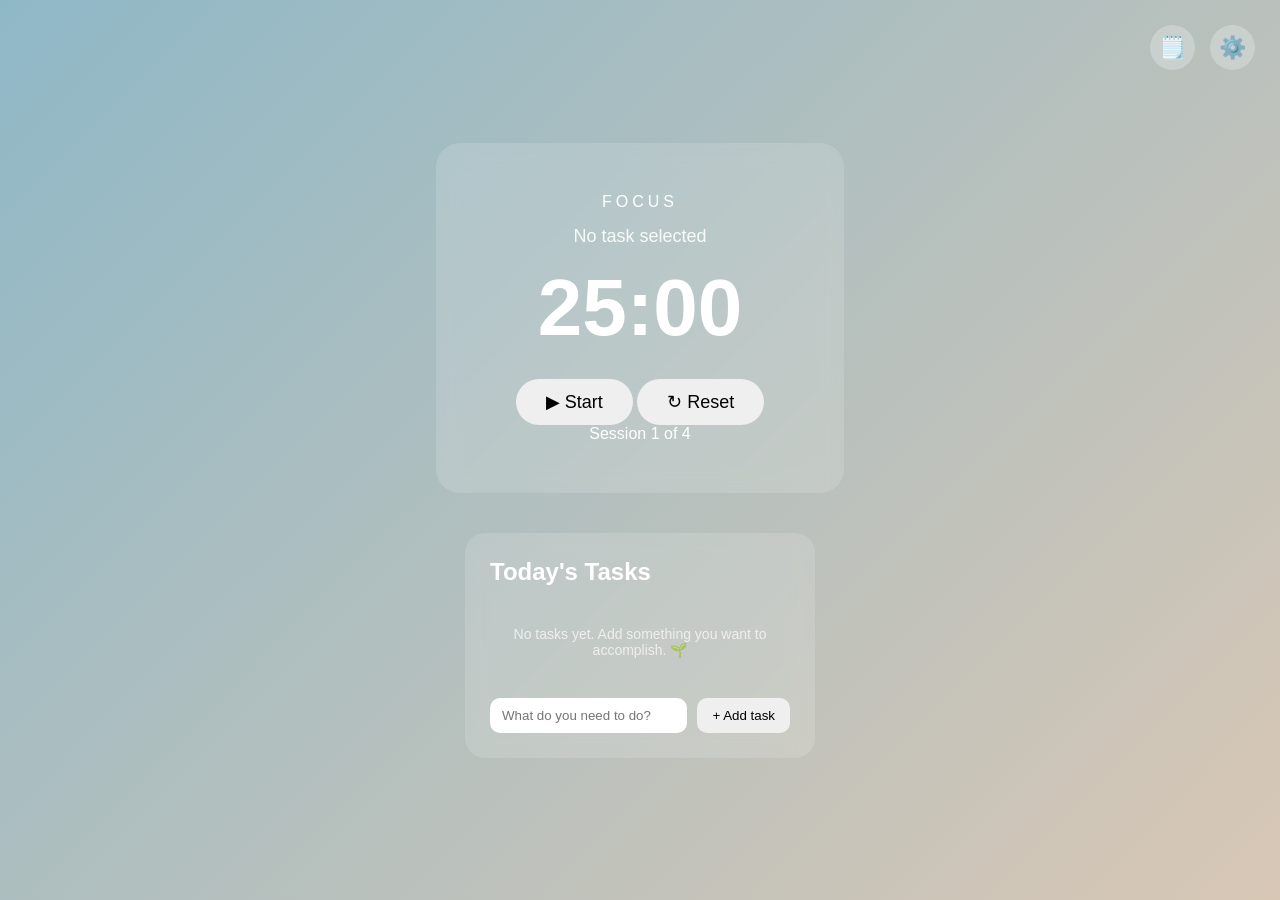
==== index.html @ ccd6a23f "feat: initialize pomodoro app" ====
<!DOCTYPE html>
<html lang="en">
<head>
    <meta charset="UTF-8">
    <meta name="viewport" content="width=device-width, initial-scale=1.0">

    <title>Pomodoro</title>

    <link rel="stylesheet" href="style.css">
</head>

<body>

    <main class="app">

        <section class="timer-section">

    <p class="session-type" id="sessionType">
        FOCUS
    </p>

    <p
    id="activeTask"
    class="active-task"
>
</p>

    <div class="timer" id="timer">
        25:00
    </div>

    <div class="timer-controls">

    <button id="startButton" class="start-button">
        ▶ Start
    </button>

    <button id="resetButton" class="reset-button">
        ↻ Reset
    </button>

</div>

    <p class="session-count" id="sessionProgress">
    Session 1 of 4
</p>

</section>


        <section class="todo-section">

    <h2>Today's Tasks</h2>

    <div class="task-list" id="taskList">
        <!-- Tasks will be created dynamically -->
    </div>

    <div class="add-task-container">

        <input
            type="text"
            id="taskInput"
            placeholder="What do you need to do?"
        >

        <button id="addTaskButton">
            + Add task
        </button>

    </div>

</section>

<button
    id="stickyNotesButton"
    class="sticky-notes-button"
    aria-label="Open sticky notes"
>
    🗒️
</button>

<div id="stickyNotesContainer"></div>

<button
    id="settingsButton"
    class="settings-button"
    aria-label="Open timer settings"
>
    ⚙️
</button>


<section
    id="settingsPanel"
    class="settings-panel"
>

    <div class="settings-header">

        <h2>Timer Settings</h2>

        <button
            id="closeSettingsButton"
            class="close-settings-button"
            aria-label="Close timer settings"
        >
            ×
        </button>

    </div>


    <div class="setting">

        <label for="focusDuration">
            Focus duration
        </label>

        <input
            type="number"
            id="focusDuration"
            min="1"
            value="25"
        >

        <span>minutes</span>

    </div>


    <div class="setting">

        <label for="shortBreakDuration">
            Short break
        </label>

        <input
            type="number"
            id="shortBreakDuration"
            min="1"
            value="5"
        >

        <span>minutes</span>

    </div>


    <div class="setting">

        <label for="longBreakDuration">
            Long break
        </label>

        <input
            type="number"
            id="longBreakDuration"
            min="1"
            value="15"
        >

        <span>minutes</span>

    </div>


    <div class="setting">

        <label for="sessionsUntilLongBreak">
            Sessions until long break
        </label>

        <input
            type="number"
            id="sessionsUntilLongBreak"
            min="1"
            value="4"
        >

        <span>sessions</span>

    </div>


    <button
        id="saveSettingsButton"
        class="save-settings-button"
    >
        Save Settings
    </button>

</section>

    </main>


    <script src="script.js"></script>


</body>
</html>
---- style.css ----
* {
    box-sizing: border-box;
    margin: 0;
    padding: 0;
}

body {
    min-height: 100vh;

    font-family: Arial, sans-serif;

    background: linear-gradient(
        135deg,
        #8fb8c7,
        #d8c7b5
    );

    color: white;
}

.app {
    min-height: 100vh;

    display: flex;
    flex-direction: column;

    align-items: center;
    justify-content: center;

    gap: 40px;

    padding: 40px;
}

.timer-section {
    text-align: center;

    background: rgba(255, 255, 255, 0.15);

    padding: 50px 80px;

    border-radius: 24px;

    backdrop-filter: blur(10px);
}

.session-type {
    font-size: 16px;
    letter-spacing: 4px;

    margin-bottom: 15px;
}

.timer {
    font-size: 80px;
    font-weight: bold;

    margin-bottom: 25px;
}

.start-button {
    border: none;

    padding: 12px 30px;

    border-radius: 30px;

    font-size: 18px;

    cursor: pointer;
}

.todo-section {
    width: 350px;

    background: rgba(255, 255, 255, 0.15);

    padding: 25px;

    border-radius: 20px;

    backdrop-filter: blur(10px);
}

.todo-section h2 {
    margin-bottom: 20px;
}

.task {
    display: flex;

    align-items: center;

    gap: 10px;

    margin-bottom: 15px;
}

.add-task {
    margin-top: 10px;

    border: none;

    background: transparent;

    color: white;

    cursor: pointer;

    font-size: 15px;
}

.add-task-container {
    display: flex;
    gap: 10px;

    margin-top: 20px;
}

#taskInput {
    flex: 1;

    padding: 10px 12px;

    border: none;

    border-radius: 10px;

    outline: none;
}

#addTaskButton {
    padding: 10px 15px;

    border: none;

    border-radius: 10px;

    cursor: pointer;
}

.task input {
    cursor: pointer;
}

.delete-task {
    border: none;

    background: transparent;

    cursor: pointer;

    font-size: 16px;
}

.completed {
    text-decoration: line-through;
    opacity: 0.6;
}

.empty-state {
    text-align: center;

    opacity: 0.7;

    font-size: 14px;

    padding: 20px 5px;
}

.settings-button {
    position: fixed;

    top: 25px;
    right: 25px;

    width: 45px;
    height: 45px;

    border: none;

    border-radius: 50%;

    background: rgba(255, 255, 255, 0.25);

    color: white;

    font-size: 22px;

    cursor: pointer;

    backdrop-filter: blur(10px);

    transition: transform 0.2s ease,
                background 0.2s ease;
}


.settings-button:hover {
    transform: rotate(30deg);

    background: rgba(255, 255, 255, 0.4);
}


.settings-panel {
    position: fixed;

    top: 85px;
    right: 25px;

    width: 350px;

    padding: 25px;

    background: rgba(255, 255, 255, 0.85);

    color: #333;

    border-radius: 20px;

    box-shadow: 0 10px 40px rgba(0, 0, 0, 0.15);

    backdrop-filter: blur(15px);

    opacity: 0;

    visibility: hidden;

    transform: translateY(-10px);

    transition:
        opacity 0.2s ease,
        transform 0.2s ease,
        visibility 0.2s ease;

    z-index: 100;
}


.settings-panel.open {
    opacity: 1;

    visibility: visible;

    transform: translateY(0);
}


.settings-header {
    display: flex;

    align-items: center;

    justify-content: space-between;

    margin-bottom: 25px;
}


.settings-header h2 {
    margin: 0;
}


.close-settings-button {
    border: none;

    background: transparent;

    font-size: 28px;

    cursor: pointer;

    color: #555;
}


.setting {
    display: flex;

    align-items: center;

    gap: 10px;

    margin-bottom: 15px;
}


.setting label {
    flex: 1;
}


.setting input {
    width: 65px;

    padding: 8px;

    border: 1px solid #ddd;

    border-radius: 8px;

    text-align: center;
}


.save-settings-button {
    width: 100%;

    margin-top: 10px;

    padding: 10px;

    border: none;

    border-radius: 10px;

    cursor: pointer;

    background: #ffffff;

    font-size: 14px;
}

.reset-button {
    border: none;

    padding: 12px 30px;

    border-radius: 30px;

    font-size: 18px;

    cursor: pointer;
}

.sticky-notes-button {
    position: fixed;

    top: 25px;
    right: 85px;

    width: 45px;
    height: 45px;

    border: none;

    border-radius: 50%;

    background: rgba(255, 255, 255, 0.25);

    color: white;

    font-size: 22px;

    cursor: pointer;

    backdrop-filter: blur(10px);

    z-index: 100;
}


.sticky-notes-button:hover {
    transform: scale(1.08);
}


#stickyNotesContainer {
    position: fixed;

    inset: 0;

    pointer-events: none;

    z-index: 90;
}


.sticky-note {
    position: absolute;

    width: 220px;
    min-height: 180px;

    padding: 15px;

    background: #fff4a3;

    color: #333;

    border-radius: 4px;

    box-shadow:
        0 8px 20px rgba(0, 0, 0, 0.15);

    pointer-events: auto;

    user-select: none;
}


.sticky-note-header {
    display: flex;

    align-items: center;

    justify-content: space-between;

    margin-bottom: 10px;

    cursor: move;
}


.delete-note {
    border: none;

    background: transparent;

    cursor: pointer;

    font-size: 15px;
}


.sticky-note-content {
    width: 100%;

    min-height: 130px;

    border: none;

    outline: none;

    resize: both;

    background: transparent;

    color: #333;

    font-family: inherit;

    font-size: 15px;

    line-height: 1.5;
}

.active-task {
    margin-bottom: 15px;

    font-size: 18px;

    font-weight: 500;

    opacity: 0.9;
}

.task-pomodoros {
    margin-left: auto;

    font-size: 13px;

    opacity: 0.8;
}

.focus-task {
    border: none;

    padding: 6px 10px;

    border-radius: 8px;

    cursor: pointer;

    font-size: 12px;
}

.delete-task {
    margin-left: 0;
}
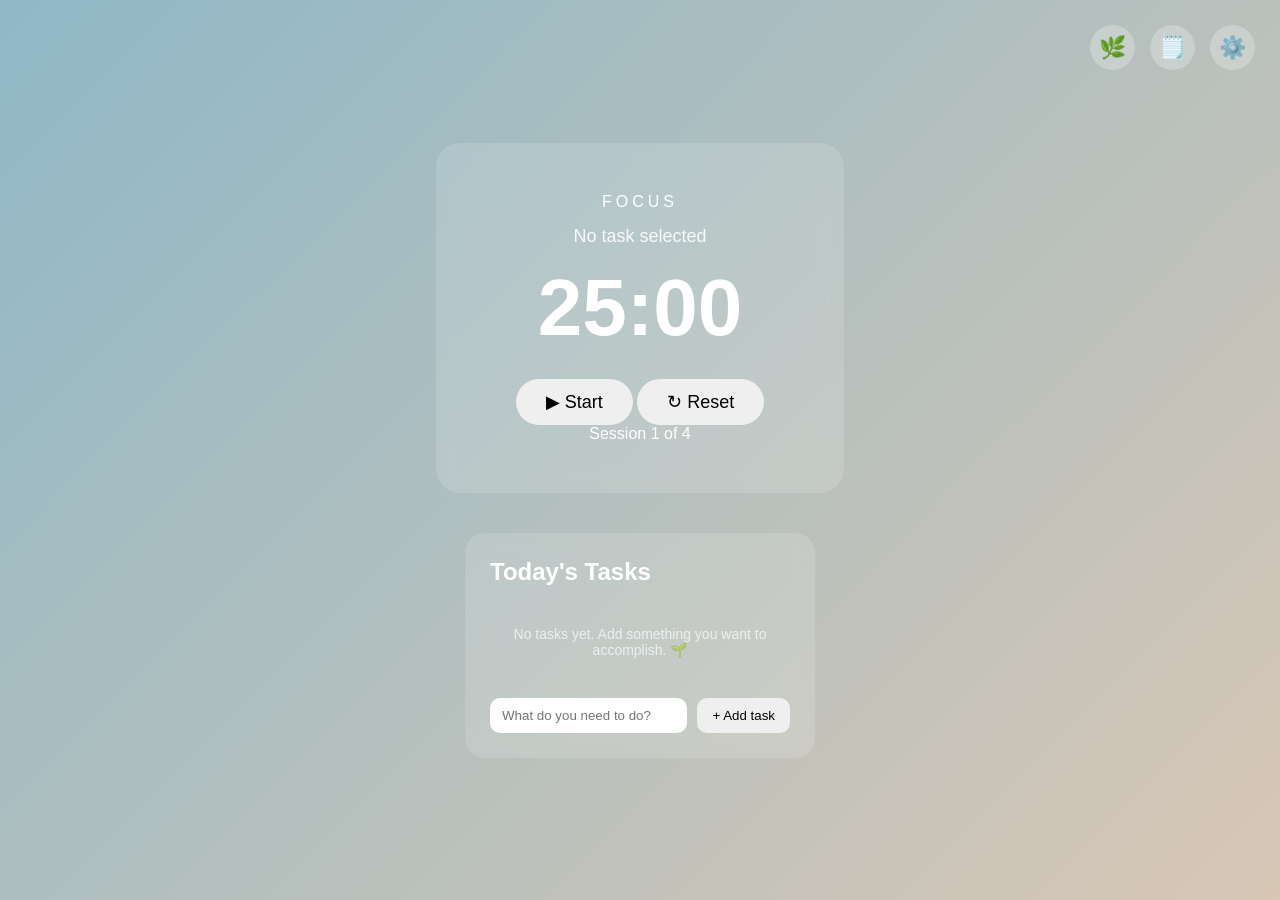
==== commit 3e8e7f38: "feat: add ambience panel" ====
--- a/index.html
+++ b/index.html
@@ -11,6 +11,8 @@
 
 <body>
 
+    <div id="ambienceBackground"></div>
+
     <main class="app">
 
         <section class="timer-section">
@@ -71,6 +73,14 @@
     </div>
 
 </section>
+
+<button
+    id="ambienceButton"
+    class="ambience-button"
+    aria-label="Open ambience"
+>
+    🌿
+</button>
 
 <button
     id="stickyNotesButton"
@@ -192,6 +202,34 @@
 
 </section>
 
+</section> <!-- settingsPanel -->
+
+<section
+    id="ambiencePanel"
+    class="ambience-panel"
+>
+
+    <div class="ambience-header">
+
+        <h2>Ambience</h2>
+
+        <button
+            id="closeAmbienceButton"
+            class="close-ambience-button"
+            aria-label="Close ambience"
+        >
+            ×
+        </button>
+
+    </div>
+
+    <div
+        id="ambienceList"
+        class="ambience-list"
+    ></div>
+
+</section>
+
     </main>
 
 
--- a/style.css
+++ b/style.css
@@ -17,7 +17,6 @@
 
     color: white;
 }
-
 .app {
     min-height: 100vh;
 
@@ -479,4 +478,192 @@
 
 .delete-task {
     margin-left: 0;
-}+}
+
+#ambienceBackground {
+    position: fixed;
+
+    inset: 0;
+
+    width: 100%;
+    height: 100%;
+
+    z-index: -1;
+
+    background-position: center;
+    background-size: cover;
+    background-repeat: no-repeat;
+}
+
+#ambienceBackground video {
+    width: 100%;
+    height: 100%;
+
+    object-fit: cover;
+}
+
+
+.ambience-button {
+    position: fixed;
+
+    top: 25px;
+    right: 145px;
+
+    width: 45px;
+    height: 45px;
+
+    border: none;
+
+    border-radius: 50%;
+
+    background: rgba(255, 255, 255, 0.25);
+
+    color: white;
+
+    font-size: 22px;
+
+    cursor: pointer;
+
+    backdrop-filter: blur(10px);
+
+    z-index: 100;
+}
+
+
+.ambience-button:hover {
+    transform: scale(1.08);
+}
+
+
+.ambience-panel {
+    position: fixed;
+
+    top: 85px;
+    right: 145px;
+
+    width: 380px;
+
+    max-height: 70vh;
+
+    overflow-y: auto;
+
+    padding: 20px;
+
+    background: rgba(255, 255, 255, 0.9);
+
+    color: #333;
+
+    border-radius: 20px;
+
+    box-shadow:
+        0 10px 40px rgba(0, 0, 0, 0.15);
+
+    backdrop-filter: blur(15px);
+
+    opacity: 0;
+
+    visibility: hidden;
+
+    transform: translateY(-10px);
+
+    transition:
+        opacity 0.2s ease,
+        transform 0.2s ease,
+        visibility 0.2s ease;
+
+    z-index: 100;
+}
+
+
+.ambience-panel.open {
+    opacity: 1;
+
+    visibility: visible;
+
+    transform: translateY(0);
+}
+
+
+.ambience-header {
+    display: flex;
+
+    align-items: center;
+
+    justify-content: space-between;
+
+    margin-bottom: 20px;
+}
+
+
+.ambience-header h2 {
+    margin: 0;
+}
+
+
+.close-ambience-button {
+    border: none;
+
+    background: transparent;
+
+    font-size: 28px;
+
+    cursor: pointer;
+
+    color: #555;
+}
+
+
+.ambience-list {
+    display: grid;
+
+    grid-template-columns:
+        repeat(2, 1fr);
+
+    gap: 12px;
+}
+
+
+.ambience-card {
+    border: none;
+
+    background: transparent;
+
+    padding: 0;
+
+    cursor: pointer;
+
+    text-align: left;
+
+    color: #333;
+}
+
+
+.ambience-preview {
+    width: 100%;
+
+    height: 100px;
+
+    overflow: hidden;
+
+    border-radius: 12px;
+
+    margin-bottom: 6px;
+}
+
+
+.ambience-preview img,
+.ambience-preview video {
+    width: 100%;
+
+    height: 100%;
+
+    object-fit: cover;
+
+    display: block;
+}
+
+
+.ambience-card:hover .ambience-preview {
+    transform: scale(1.03);
+}
+
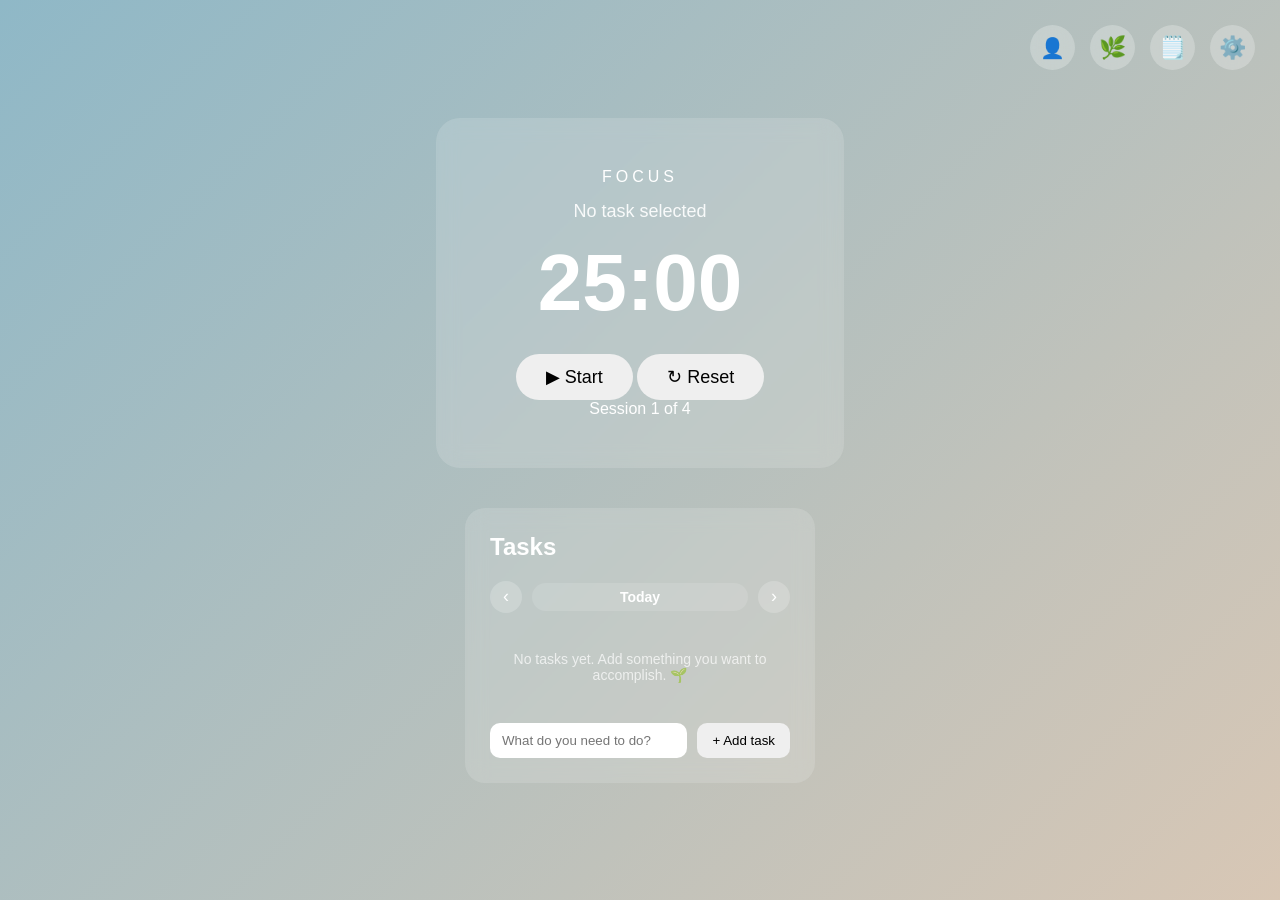
==== commit 586ad94d: "feat: add Spring Boot backend" ====
--- a/index.html
+++ b/index.html
@@ -52,7 +52,13 @@
 
         <section class="todo-section">
 
-    <h2>Today's Tasks</h2>
+    <h2>Tasks</h2>
+
+    <div class="date-nav" id="dateNav">
+        <button id="prevDateButton" class="date-nav-button" aria-label="Previous day">‹</button>
+        <button id="dateLabel" class="date-label" title="Jump to today">Today</button>
+        <button id="nextDateButton" class="date-nav-button" aria-label="Next day">›</button>
+    </div>
 
     <div class="task-list" id="taskList">
         <!-- Tasks will be created dynamically -->
@@ -204,6 +210,47 @@
 
 </section> <!-- settingsPanel -->
 
+<button
+    id="accountButton"
+    class="account-button"
+    aria-label="Account"
+>
+    👤
+</button>
+
+<section
+    id="authPanel"
+    class="auth-panel"
+>
+    <div class="auth-header">
+        <h2 id="authTitle">Log In</h2>
+        <button id="closeAuthButton" class="close-auth-button" aria-label="Close">×</button>
+    </div>
+
+    <div id="authLoggedOutView">
+
+        <p id="authError" class="auth-error"></p>
+
+        <input type="email" id="authEmail" class="auth-input" placeholder="Email">
+        <input type="password" id="authPassword" class="auth-input" placeholder="Password (min 8 characters)">
+
+        <button id="authSubmitButton" class="auth-submit-button">Log In</button>
+
+        <p class="auth-toggle">
+            <span id="authToggleText">Don't have an account?</span>
+            <button id="authToggleButton" class="auth-toggle-button">Sign up</button>
+        </p>
+
+        <p class="auth-note">Tasks stay on this device until you log in. Once logged in, they sync across devices.</p>
+    </div>
+
+    <div id="authLoggedInView" class="auth-logged-in-view">
+        <p>Signed in as <strong id="authUserEmail"></strong></p>
+        <button id="logoutButton" class="auth-submit-button">Log Out</button>
+    </div>
+
+</section>
+
 <section
     id="ambiencePanel"
     class="ambience-panel"
@@ -237,4 +284,4 @@
 
 
 </body>
-</html>+</html>
--- a/style.css
+++ b/style.css
@@ -85,6 +85,71 @@
     margin-bottom: 20px;
 }
 
+.date-nav {
+    display: flex;
+
+    align-items: center;
+
+    justify-content: space-between;
+
+    gap: 10px;
+
+    margin-bottom: 18px;
+}
+
+.date-nav-button {
+    width: 32px;
+    height: 32px;
+
+    flex-shrink: 0;
+
+    border: none;
+
+    border-radius: 50%;
+
+    background: rgba(255, 255, 255, 0.2);
+
+    color: white;
+
+    font-size: 18px;
+
+    cursor: pointer;
+
+    transition: background 0.2s ease;
+}
+
+.date-nav-button:hover {
+    background: rgba(255, 255, 255, 0.35);
+}
+
+.date-label {
+    flex: 1;
+
+    border: none;
+
+    background: transparent;
+
+    color: white;
+
+    font-size: 15px;
+
+    font-weight: 500;
+
+    text-align: center;
+
+    cursor: pointer;
+
+    padding: 6px 8px;
+
+    border-radius: 10px;
+
+    transition: background 0.2s ease;
+}
+
+.date-label:hover {
+    background: rgba(255, 255, 255, 0.12);
+}
+
 .task {
     display: flex;
 
@@ -667,3 +732,588 @@
     transform: scale(1.03);
 }
 
+.no-ambience-preview {
+    width: 100%;
+    height: 100%;
+
+    display: flex;
+
+    align-items: center;
+    justify-content: center;
+
+    background: rgba(0, 0, 0, 0.08);
+
+    font-size: 30px;
+}
+
+.ambience-card {
+    border: 2px solid transparent;
+
+    background: transparent;
+
+    padding: 6px;
+
+    border-radius: 14px;
+
+    cursor: pointer;
+
+    text-align: left;
+
+    color: #333;
+
+    transition:
+        transform 0.2s ease,
+        border-color 0.2s ease,
+        background 0.2s ease;
+}
+
+.ambience-card:hover {
+    transform: translateY(-2px);
+
+    background: rgba(0, 0, 0, 0.04);
+}
+
+.ambience-card.selected {
+    border-color: #6f9fac;
+
+    background: rgba(111, 159, 172, 0.12);
+}
+
+.account-button {
+    position: fixed;
+
+    top: 25px;
+    right: 205px;
+
+    width: 45px;
+    height: 45px;
+
+    border: none;
+
+    border-radius: 50%;
+
+    background: rgba(255, 255, 255, 0.25);
+
+    color: white;
+
+    font-size: 20px;
+
+    cursor: pointer;
+
+    backdrop-filter: blur(10px);
+
+    z-index: 100;
+}
+
+.account-button:hover {
+    transform: scale(1.08);
+}
+
+.account-button.logged-in {
+    background: rgba(140, 200, 150, 0.55);
+}
+
+.auth-panel {
+    position: fixed;
+
+    top: 85px;
+    right: 205px;
+
+    width: 300px;
+
+    padding: 25px;
+
+    background: rgba(255, 255, 255, 0.9);
+
+    color: #333;
+
+    border-radius: 20px;
+
+    box-shadow: 0 10px 40px rgba(0, 0, 0, 0.15);
+
+    backdrop-filter: blur(15px);
+
+    opacity: 0;
+
+    visibility: hidden;
+
+    transform: translateY(-10px);
+
+    transition:
+        opacity 0.2s ease,
+        transform 0.2s ease,
+        visibility 0.2s ease;
+
+    z-index: 100;
+}
+
+.auth-panel.open {
+    opacity: 1;
+
+    visibility: visible;
+
+    transform: translateY(0);
+}
+
+.auth-header {
+    display: flex;
+
+    align-items: center;
+
+    justify-content: space-between;
+
+    margin-bottom: 20px;
+}
+
+.auth-header h2 {
+    margin: 0;
+    font-size: 19px;
+}
+
+.close-auth-button {
+    border: none;
+
+    background: transparent;
+
+    font-size: 26px;
+
+    cursor: pointer;
+
+    color: #555;
+}
+
+.auth-input {
+    width: 100%;
+
+    padding: 10px 12px;
+
+    margin-bottom: 12px;
+
+    border: 1px solid #ddd;
+
+    border-radius: 10px;
+
+    font-size: 14px;
+}
+
+.auth-submit-button {
+    width: 100%;
+
+    padding: 10px;
+
+    border: none;
+
+    border-radius: 10px;
+
+    background: #6f9fac;
+
+    color: white;
+
+    font-size: 14px;
+
+    cursor: pointer;
+}
+
+.auth-toggle {
+    margin-top: 14px;
+
+    font-size: 13px;
+
+    text-align: center;
+
+    color: #555;
+}
+
+.auth-toggle-button {
+    border: none;
+
+    background: transparent;
+
+    color: #6f9fac;
+
+    font-weight: 600;
+
+    cursor: pointer;
+
+    font-size: 13px;
+}
+
+.auth-error {
+    color: #c0392b;
+
+    font-size: 13px;
+
+    margin-bottom: 10px;
+
+    min-height: 16px;
+}
+
+.auth-note {
+    margin-top: 14px;
+
+    font-size: 12px;
+
+    color: #777;
+
+    line-height: 1.4;
+}
+
+.auth-logged-in-view p {
+    margin-bottom: 14px;
+
+    font-size: 14px;
+}
+
+/* =========================
+   TODO DATE NAVIGATOR
+========================= */
+
+.todo-header {
+    display: flex;
+
+    align-items: center;
+
+    justify-content: space-between;
+
+    margin-bottom: 15px;
+}
+
+.todo-header h2 {
+    margin-bottom: 0;
+}
+
+.day-nav {
+    display: flex;
+
+    align-items: center;
+
+    justify-content: center;
+
+    gap: 12px;
+
+    margin-bottom: 18px;
+}
+
+.day-nav-button {
+    width: 30px;
+    height: 30px;
+
+    border: none;
+
+    border-radius: 50%;
+
+    background: rgba(255, 255, 255, 0.25);
+
+    color: white;
+
+    font-size: 16px;
+
+    line-height: 1;
+
+    cursor: pointer;
+
+    transition: background 0.2s ease;
+}
+
+.day-nav-button:hover {
+    background: rgba(255, 255, 255, 0.4);
+}
+
+.date-label {
+    border: none;
+
+    background: rgba(255, 255, 255, 0.12);
+
+    color: white;
+
+    padding: 6px 16px;
+
+    border-radius: 20px;
+
+    font-size: 14px;
+
+    font-weight: 600;
+
+    cursor: pointer;
+
+    white-space: nowrap;
+
+    transition: background 0.2s ease;
+}
+
+.date-label:hover {
+    background: rgba(255, 255, 255, 0.22);
+}
+
+/* =========================
+   MOBILE RESPONSIVE
+========================= */
+
+@media (max-width: 600px) {
+
+    body {
+        overflow-x: hidden;
+    }
+
+    .app {
+        width: 100%;
+        min-height: 100vh;
+
+        padding: 80px 16px 30px;
+
+        gap: 24px;
+
+        justify-content: flex-start;
+    }
+
+
+    /* =========================
+       TOP CONTROLS
+    ========================= */
+
+    .account-button {
+        top: 15px;
+        right: 174px;
+
+        width: 42px;
+        height: 42px;
+    }
+
+    .ambience-button {
+        top: 15px;
+        right: 121px;
+
+        width: 42px;
+        height: 42px;
+    }
+
+    .sticky-notes-button {
+        top: 15px;
+        right: 68px;
+
+        width: 42px;
+        height: 42px;
+    }
+
+    .settings-button {
+        top: 15px;
+        right: 15px;
+
+        width: 42px;
+        height: 42px;
+    }
+
+    .auth-panel {
+        top: 70px;
+
+        left: 15px;
+        right: 15px;
+
+        width: auto;
+    }
+
+
+    /* =========================
+       TIMER
+    ========================= */
+
+    .timer-section {
+        width: 100%;
+        max-width: 500px;
+
+        padding: 32px 18px;
+
+        border-radius: 20px;
+    }
+
+    .session-type {
+        font-size: 13px;
+
+        letter-spacing: 3px;
+    }
+
+    .active-task {
+        max-width: 100%;
+
+        overflow: hidden;
+
+        text-overflow: ellipsis;
+
+        white-space: nowrap;
+
+        font-size: 16px;
+    }
+
+    .timer {
+        font-size: clamp(48px, 15vw, 64px);
+
+        margin-bottom: 20px;
+    }
+
+    .timer-controls {
+        flex-wrap: wrap;
+
+        justify-content: center;
+    }
+
+    .start-button,
+    .reset-button {
+        padding: 11px 22px;
+
+        font-size: 16px;
+    }
+
+
+    /* =========================
+       TASKS
+    ========================= */
+
+    .todo-section {
+        width: 100%;
+        max-width: 500px;
+
+        padding: 20px;
+
+        border-radius: 18px;
+    }
+
+    .todo-section h2 {
+        font-size: 21px;
+    }
+
+    .date-nav {
+        margin-bottom: 14px;
+    }
+
+    .date-label {
+        font-size: 14px;
+    }
+
+    .day-nav {
+        gap: 10px;
+
+        margin-bottom: 16px;
+    }
+
+    .date-label {
+        font-size: 13px;
+
+        padding: 6px 12px;
+    }
+
+    .add-task-container {
+        width: 100%;
+    }
+
+    #taskInput {
+        min-width: 0;
+
+        width: 100%;
+    }
+
+    #addTaskButton {
+        white-space: nowrap;
+    }
+
+    .task {
+        width: 100%;
+
+        gap: 8px;
+    }
+
+    .task span {
+        min-width: 0;
+
+        flex: 1;
+
+        overflow-wrap: anywhere;
+    }
+
+
+    /* =========================
+       SETTINGS PANEL
+    ========================= */
+
+    .settings-panel {
+        top: 70px;
+
+        left: 15px;
+        right: 15px;
+
+        width: auto;
+
+        max-height: calc(100vh - 85px);
+
+        overflow-y: auto;
+
+        padding: 20px;
+    }
+
+
+    /* =========================
+       AMBIENCE PANEL
+    ========================= */
+
+    .ambience-panel {
+        top: 70px;
+
+        left: 15px;
+        right: 15px;
+
+        width: auto;
+
+        max-height: calc(100vh - 85px);
+
+        overflow-y: auto;
+
+        padding: 16px;
+    }
+
+    .ambience-list {
+        grid-template-columns: 1fr 1fr;
+
+        gap: 10px;
+    }
+
+    .ambience-preview {
+        height: 90px;
+    }
+
+
+    /* =========================
+       STICKY NOTES
+    ========================= */
+
+    #stickyNotesContainer {
+        overflow: hidden;
+    }
+
+    .sticky-note {
+        width: min(220px, calc(100vw - 30px));
+
+        min-height: 170px;
+
+        padding: 12px;
+    }
+
+    .sticky-note-content {
+        min-height: 120px;
+
+        font-size: 15px;
+
+        resize: none;
+    }
+
+    .sticky-note-header {
+        min-height: 32px;
+
+        cursor: grab;
+
+        touch-action: none;
+    }
+
+    .sticky-note-header {
+    touch-action: none;
+}
+
+}
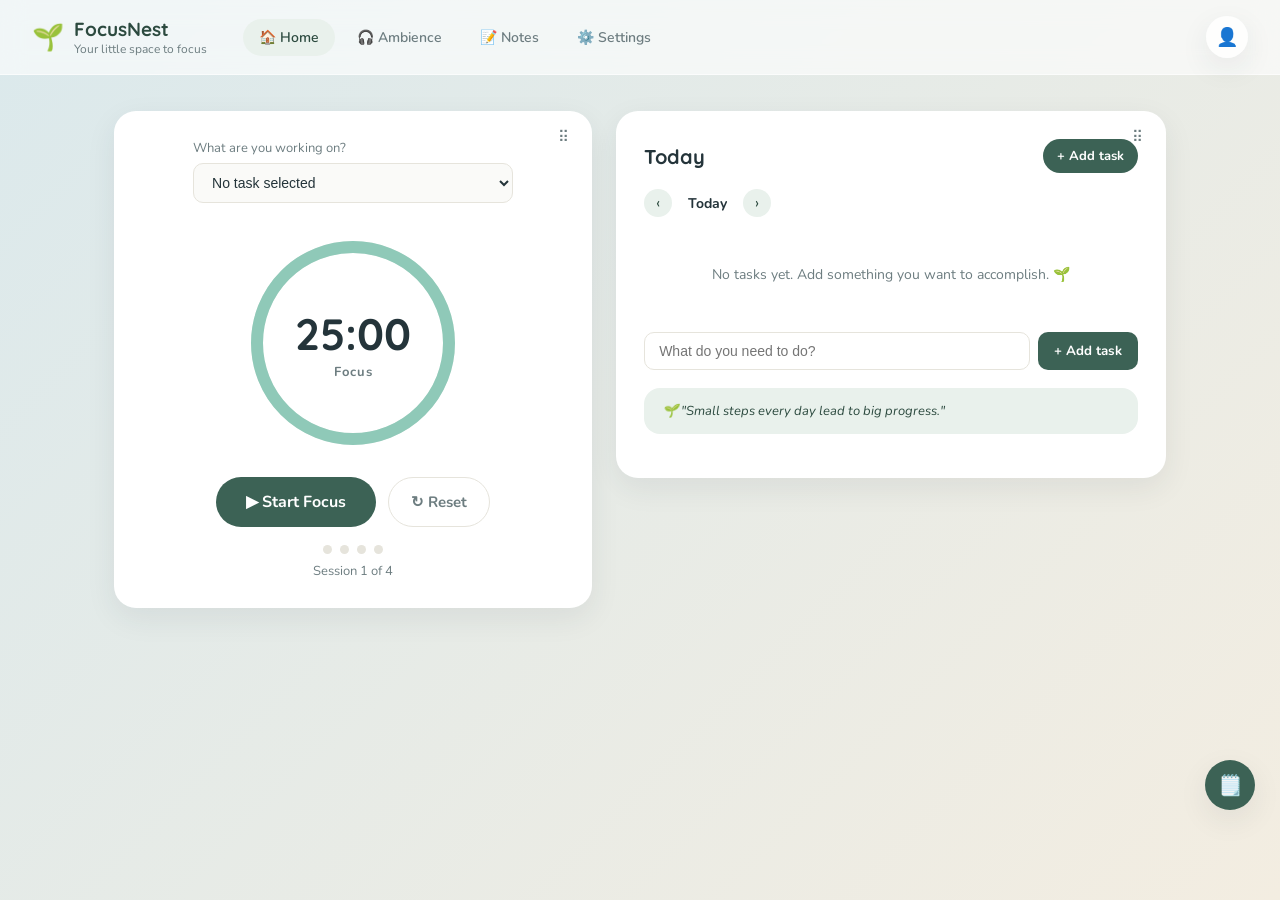
==== commit d1d7b88e: "feat: new UI" ====
--- a/index.html
+++ b/index.html
@@ -4,7 +4,10 @@
     <meta charset="UTF-8">
     <meta name="viewport" content="width=device-width, initial-scale=1.0">
 
-    <title>Pomodoro</title>
+    <title>FocusNest</title>
+
+    <link rel="preconnect" href="https://fonts.googleapis.com">
+    <link href="https://fonts.googleapis.com/css2?family=Nunito:wght@400;600;700;800&family=Quicksand:wght@600;700&display=swap" rel="stylesheet">
 
     <link rel="stylesheet" href="style.css">
 </head>
@@ -13,275 +16,372 @@
 
     <div id="ambienceBackground"></div>
 
-    <main class="app">
-
-        <section class="timer-section">
-
-    <p class="session-type" id="sessionType">
-        FOCUS
-    </p>
-
-    <p
-    id="activeTask"
-    class="active-task"
->
-</p>
-
-    <div class="timer" id="timer">
-        25:00
+    <!-- ============ TOP NAV ============ -->
+    <header class="topnav">
+
+        <div class="brand">
+            <span class="brand-leaf">🌱</span>
+            <div>
+                <div class="brand-name">FocusNest</div>
+                <div class="brand-tag">Your little space to focus</div>
+            </div>
+        </div>
+
+        <nav class="nav-links">
+            <button class="nav-link active" id="navHome">🏠 Home</button>
+            <button class="nav-link" id="navAmbience">🎧 Ambience</button>
+            <button class="nav-link" id="navNotes">📝 Notes</button>
+            <button class="nav-link" id="navSettings">⚙️ Settings</button>
+        </nav>
+
+        <button id="accountButton" class="account-avatar-button" aria-label="Account">👤</button>
+
+    </header>
+
+    <!-- ============ MOBILE BOTTOM NAV ============ -->
+    <nav class="bottom-nav">
+        <button class="bottom-nav-item active" id="bottomNavHome">
+            <span>🏠</span>Home
+        </button>
+        <button class="bottom-nav-item" id="bottomNavTasks">
+            <span>✅</span>Tasks
+        </button>
+        <button class="bottom-nav-item" id="bottomNavAmbience">
+            <span>🎧</span>Ambience
+        </button>
+        <button class="bottom-nav-item" id="bottomNavNotes">
+            <span>📝</span>Notes
+        </button>
+        <button class="bottom-nav-item" id="bottomNavMore">
+            <span>⋯</span>More
+        </button>
+    </nav>
+
+    <main class="dashboard">
+
+        <!-- ============ FOCUS CARD ============ -->
+        <section class="focus-card" id="focusCard">
+
+            <div class="card-drag-handle" title="Drag to move, double-click to reset">⠿</div>
+
+            <!-- TIMER VIEW -->
+            <div class="card-view active" id="timerView">
+
+                <div class="task-select-row">
+                    <label for="activeTaskSelect" class="task-select-label">What are you working on?</label>
+                    <select id="activeTaskSelect" class="task-select">
+                        <option value="">No task selected</option>
+                    </select>
+                </div>
+
+                <div class="progress-ring-wrap">
+
+                    <svg viewBox="0 0 220 220" class="progress-ring">
+                        <circle class="ring-track" cx="110" cy="110" r="96"></circle>
+                        <circle class="ring-progress" id="ringProgress" cx="110" cy="110" r="96"></circle>
+                    </svg>
+
+                    <div class="timer-center">
+                        <div class="timer" id="timer">25:00</div>
+                        <p class="session-type" id="sessionType">Focus</p>
+                    </div>
+
+                </div>
+
+                <div class="timer-controls">
+                    <button id="startButton" class="btn-primary btn-lg">▶ Start Focus</button>
+                    <button id="resetButton" class="btn-ghost">↻ Reset</button>
+                </div>
+
+                <div class="session-dots" id="sessionDots"></div>
+
+                <p class="session-count" id="sessionProgress">Session 1 of 4</p>
+
+            </div>
+
+            <!-- SESSION COMPLETE VIEW -->
+            <div class="card-view" id="completeView">
+
+                <div class="complete-icon">🌱</div>
+
+                <h2 class="complete-title">Session Complete!</h2>
+                <p class="complete-sub">Great work! 🎉</p>
+                <p class="complete-detail">You focused for <strong id="completedMinutes">25</strong> minutes.</p>
+
+                <div class="quote-box">"Progress, not perfection. Keep going!"</div>
+
+                <div class="complete-actions">
+                    <button id="takeBreakButton" class="btn-primary">Take a Break</button>
+                    <button id="startNextButton" class="btn-secondary">Start Next Session</button>
+                </div>
+
+            </div>
+
+            <!-- BREAK INTRO VIEW -->
+            <div class="card-view" id="breakIntroView">
+
+                <div class="break-hero"></div>
+
+                <h2 class="complete-title">Time for a Break</h2>
+                <p class="complete-sub">You've earned this! 🌱</p>
+
+                <div class="timer break-preview-timer" id="breakPreviewTimer">05:00</div>
+
+                <ul class="break-suggestions">
+                    <li><label><input type="radio" name="breakSuggestion" checked> Take a short walk</label></li>
+                    <li><label><input type="radio" name="breakSuggestion"> Drink some water</label></li>
+                    <li><label><input type="radio" name="breakSuggestion"> Stretch</label></li>
+                    <li><label><input type="radio" name="breakSuggestion"> Look away from your screen</label></li>
+                </ul>
+
+                <div class="complete-actions">
+                    <button id="startBreakButton" class="btn-primary">▶ Start Break</button>
+                    <button id="skipBreakButton" class="btn-secondary">Skip</button>
+                </div>
+
+            </div>
+
+        </section>
+
+        <!-- ============ TASKS CARD ============ -->
+        <section class="tasks-card" id="tasksCard">
+
+            <div class="card-drag-handle" title="Drag to move, double-click to reset">⠿</div>
+
+            <div class="tasks-header">
+                <h2>Today</h2>
+                <button id="addTaskHeaderButton" class="btn-primary btn-sm">+ Add task</button>
+            </div>
+
+            <div class="date-nav" id="dateNav">
+                <button id="prevDateButton" class="date-nav-button" aria-label="Previous day">‹</button>
+                <button id="dateLabel" class="date-label" title="Jump to today">Today</button>
+                <button id="nextDateButton" class="date-nav-button" aria-label="Next day">›</button>
+            </div>
+
+            <div class="task-list" id="taskList"></div>
+
+            <div class="add-task-container">
+                <input type="text" id="taskInput" placeholder="What do you need to do?">
+                <button id="addTaskButton">+ Add task</button>
+            </div>
+
+            <div class="quote-box small">🌱 "Small steps every day lead to big progress."</div>
+
+        </section>
+
+    </main>
+
+    <!-- ============ AMBIENCE MODAL ============ -->
+    <div class="modal-overlay" id="ambienceOverlay">
+        <div class="modal-panel ambience-modal">
+
+            <div class="modal-header">
+                <div class="modal-header-icon">🎧</div>
+                <div>
+                    <h2>Ambience</h2>
+                    <p class="modal-subtitle">Set the mood for your focus session.</p>
+                </div>
+                <button class="modal-close" id="closeAmbienceButton" aria-label="Close">×</button>
+            </div>
+
+            <div class="tabs">
+                <button class="tab active" id="tabEnvironments">🌿 Environments</button>
+                <button class="tab" id="tabCustomMix">🎚️ Custom Mix</button>
+            </div>
+
+            <div id="environmentsSection">
+                <p class="section-label">Focus Environments <span>Pick a preset and get started instantly.</span></p>
+                <div class="ambience-list" id="ambienceList"></div>
+            </div>
+
+            <div class="volume-row">
+                <span class="volume-icon">🔊</span>
+                <div class="volume-info">
+                    <span class="volume-label">Master Volume</span>
+                    <span class="volume-sub">Control the overall ambience volume.</span>
+                </div>
+                <input type="range" id="masterVolume" min="0" max="100" value="70" class="sound-volume">
+                <span class="volume-value" id="masterVolumeValue">70%</span>
+            </div>
+
+            <div class="sounds-section">
+                <div class="sounds-section-header">
+                    <span class="section-label">Active Sounds <span>Adjust individual sounds or turn them on/off.</span></span>
+                    <button class="link-button" id="clearAllSounds">Clear All</button>
+                </div>
+
+                <div id="soundsList" class="sounds-list"></div>
+
+                <div class="sounds-footer">
+                    <button class="btn-ghost btn-sm" id="addAnotherSound">+ Add another sound</button>
+                    <button class="btn-primary btn-sm" id="playAllSounds">▶ Play All</button>
+                </div>
+            </div>
+
+        </div>
     </div>
 
-    <div class="timer-controls">
-
-    <button id="startButton" class="start-button">
-        ▶ Start
-    </button>
-
-    <button id="resetButton" class="reset-button">
-        ↻ Reset
-    </button>
-
-</div>
-
-    <p class="session-count" id="sessionProgress">
-    Session 1 of 4
-</p>
-
-</section>
-
-
-        <section class="todo-section">
-
-    <h2>Tasks</h2>
-
-    <div class="date-nav" id="dateNav">
-        <button id="prevDateButton" class="date-nav-button" aria-label="Previous day">‹</button>
-        <button id="dateLabel" class="date-label" title="Jump to today">Today</button>
-        <button id="nextDateButton" class="date-nav-button" aria-label="Next day">›</button>
+    <!-- ============ SETTINGS MODAL ============ -->
+    <div class="modal-overlay" id="settingsOverlay">
+        <div class="modal-panel settings-modal">
+
+            <div class="modal-header">
+                <div class="modal-header-icon">⚙️</div>
+                <div>
+                    <h2>Focus Settings</h2>
+                    <p class="modal-subtitle">Customize your rhythm.</p>
+                </div>
+                <button class="modal-close" id="closeSettingsButton" aria-label="Close">×</button>
+            </div>
+
+            <div class="setting-row">
+                <span class="setting-icon setting-icon-orange">☀️</span>
+                <div class="setting-info">
+                    <span class="setting-name">Focus duration</span>
+                    <span class="setting-desc">How long do you want to focus?</span>
+                </div>
+                <div class="stepper">
+                    <button class="stepper-btn" data-target="focusDuration" data-dir="-1">−</button>
+                    <input type="number" id="focusDuration" min="1" value="25" readonly>
+                    <button class="stepper-btn" data-target="focusDuration" data-dir="1">+</button>
+                </div>
+                <span class="setting-unit">minutes</span>
+            </div>
+
+            <div class="setting-row">
+                <span class="setting-icon setting-icon-pink">🍵</span>
+                <div class="setting-info">
+                    <span class="setting-name">Short break</span>
+                    <span class="setting-desc">A quick recharge.</span>
+                </div>
+                <div class="stepper">
+                    <button class="stepper-btn" data-target="shortBreakDuration" data-dir="-1">−</button>
+                    <input type="number" id="shortBreakDuration" min="1" value="5" readonly>
+                    <button class="stepper-btn" data-target="shortBreakDuration" data-dir="1">+</button>
+                </div>
+                <span class="setting-unit">minutes</span>
+            </div>
+
+            <div class="setting-row">
+                <span class="setting-icon setting-icon-blue">🌙</span>
+                <div class="setting-info">
+                    <span class="setting-name">Long break</span>
+                    <span class="setting-desc">A longer rest.</span>
+                </div>
+                <div class="stepper">
+                    <button class="stepper-btn" data-target="longBreakDuration" data-dir="-1">−</button>
+                    <input type="number" id="longBreakDuration" min="1" value="15" readonly>
+                    <button class="stepper-btn" data-target="longBreakDuration" data-dir="1">+</button>
+                </div>
+                <span class="setting-unit">minutes</span>
+            </div>
+
+            <div class="setting-row">
+                <span class="setting-icon setting-icon-flame">🔥</span>
+                <div class="setting-info">
+                    <span class="setting-name">Sessions before long break</span>
+                    <span class="setting-desc">How many focus sessions?</span>
+                </div>
+                <div class="stepper">
+                    <button class="stepper-btn" data-target="sessionsUntilLongBreak" data-dir="-1">−</button>
+                    <input type="number" id="sessionsUntilLongBreak" min="1" value="4" readonly>
+                    <button class="stepper-btn" data-target="sessionsUntilLongBreak" data-dir="1">+</button>
+                </div>
+                <span class="setting-unit">sessions</span>
+            </div>
+
+            <div class="settings-footer">
+                <button class="btn-ghost" id="resetSettingsButton">↻ Reset to defaults</button>
+                <button class="btn-primary" id="saveSettingsButton">Save Changes</button>
+            </div>
+
+        </div>
     </div>
 
-    <div class="task-list" id="taskList">
-        <!-- Tasks will be created dynamically -->
+    <!-- ============ NOTES MODAL ============ -->
+    <div class="modal-overlay" id="notesOverlay">
+        <div class="modal-panel notes-modal">
+
+            <div class="modal-header">
+                <div class="modal-header-icon">📝</div>
+                <div>
+                    <h2>Notes</h2>
+                    <p class="modal-subtitle">Capture your thoughts, ideas and reminders.</p>
+                </div>
+                <button class="btn-primary btn-sm" id="newNoteButton" style="margin-left:auto;">+ New Note</button>
+                <button class="modal-close" id="closeNotesButton" aria-label="Close">×</button>
+            </div>
+
+            <div class="notes-grid" id="notesGrid"></div>
+
+        </div>
     </div>
 
-    <div class="add-task-container">
-
-        <input
-            type="text"
-            id="taskInput"
-            placeholder="What do you need to do?"
-        >
-
-        <button id="addTaskButton">
-            + Add task
-        </button>
-
+    <!-- ============ ACCOUNT MODAL ============ -->
+    <div class="modal-overlay" id="authOverlay">
+        <div class="modal-panel auth-modal">
+
+            <button class="modal-close" id="closeAuthButton" aria-label="Close">×</button>
+
+            <div id="authLoggedOutView">
+
+                <div class="auth-brand">
+                    <span class="brand-leaf">🌱</span>
+                    <div class="brand-name">FocusNest</div>
+                    <p class="brand-tag">Your little space to focus.</p>
+                </div>
+
+                <div class="auth-tabs">
+                    <button class="auth-tab active" id="authTabLogin">Log In</button>
+                    <button class="auth-tab" id="authTabSignup">Sign Up</button>
+                </div>
+
+                <p id="authError" class="auth-error"></p>
+
+                <div class="auth-field">
+                    <span class="auth-field-icon">✉️</span>
+                    <input type="email" id="authEmail" class="auth-input" placeholder="you@example.com">
+                </div>
+
+                <div class="auth-field">
+                    <span class="auth-field-icon">🔒</span>
+                    <input type="password" id="authPassword" class="auth-input" placeholder="Password (min 8 characters)">
+                </div>
+
+                <button id="authSubmitButton" class="btn-primary btn-block">Log In</button>
+
+                <div class="auth-divider"><span>or continue with</span></div>
+
+                <div class="auth-social-row">
+                    <button class="auth-social-button" id="googleAuthButton">🔵 Google</button>
+                    <button class="auth-social-button" id="microsoftAuthButton">🟦 Microsoft</button>
+                </div>
+
+                <p class="auth-toggle">
+                    <span id="authToggleText">New here?</span>
+                    <button id="authToggleButton" class="auth-toggle-button">Create an account</button>
+                </p>
+
+                <p class="auth-note">Tasks stay on this device until you log in. Once logged in, they sync across devices.</p>
+            </div>
+
+            <div id="authLoggedInView" class="auth-logged-in-view">
+                <div class="auth-brand">
+                    <span class="brand-leaf">🌱</span>
+                    <div class="brand-name">Welcome back!</div>
+                </div>
+                <p>Signed in as <strong id="authUserEmail"></strong></p>
+                <button id="logoutButton" class="btn-primary btn-block">Log Out</button>
+            </div>
+
+        </div>
     </div>
 
-</section>
-
-<button
-    id="ambienceButton"
-    class="ambience-button"
-    aria-label="Open ambience"
->
-    🌿
-</button>
-
-<button
-    id="stickyNotesButton"
-    class="sticky-notes-button"
-    aria-label="Open sticky notes"
->
-    🗒️
-</button>
-
-<div id="stickyNotesContainer"></div>
-
-<button
-    id="settingsButton"
-    class="settings-button"
-    aria-label="Open timer settings"
->
-    ⚙️
-</button>
-
-
-<section
-    id="settingsPanel"
-    class="settings-panel"
->
-
-    <div class="settings-header">
-
-        <h2>Timer Settings</h2>
-
-        <button
-            id="closeSettingsButton"
-            class="close-settings-button"
-            aria-label="Close timer settings"
-        >
-            ×
-        </button>
-
-    </div>
-
-
-    <div class="setting">
-
-        <label for="focusDuration">
-            Focus duration
-        </label>
-
-        <input
-            type="number"
-            id="focusDuration"
-            min="1"
-            value="25"
-        >
-
-        <span>minutes</span>
-
-    </div>
-
-
-    <div class="setting">
-
-        <label for="shortBreakDuration">
-            Short break
-        </label>
-
-        <input
-            type="number"
-            id="shortBreakDuration"
-            min="1"
-            value="5"
-        >
-
-        <span>minutes</span>
-
-    </div>
-
-
-    <div class="setting">
-
-        <label for="longBreakDuration">
-            Long break
-        </label>
-
-        <input
-            type="number"
-            id="longBreakDuration"
-            min="1"
-            value="15"
-        >
-
-        <span>minutes</span>
-
-    </div>
-
-
-    <div class="setting">
-
-        <label for="sessionsUntilLongBreak">
-            Sessions until long break
-        </label>
-
-        <input
-            type="number"
-            id="sessionsUntilLongBreak"
-            min="1"
-            value="4"
-        >
-
-        <span>sessions</span>
-
-    </div>
-
-
-    <button
-        id="saveSettingsButton"
-        class="save-settings-button"
-    >
-        Save Settings
-    </button>
-
-</section>
-
-</section> <!-- settingsPanel -->
-
-<button
-    id="accountButton"
-    class="account-button"
-    aria-label="Account"
->
-    👤
-</button>
-
-<section
-    id="authPanel"
-    class="auth-panel"
->
-    <div class="auth-header">
-        <h2 id="authTitle">Log In</h2>
-        <button id="closeAuthButton" class="close-auth-button" aria-label="Close">×</button>
-    </div>
-
-    <div id="authLoggedOutView">
-
-        <p id="authError" class="auth-error"></p>
-
-        <input type="email" id="authEmail" class="auth-input" placeholder="Email">
-        <input type="password" id="authPassword" class="auth-input" placeholder="Password (min 8 characters)">
-
-        <button id="authSubmitButton" class="auth-submit-button">Log In</button>
-
-        <p class="auth-toggle">
-            <span id="authToggleText">Don't have an account?</span>
-            <button id="authToggleButton" class="auth-toggle-button">Sign up</button>
-        </p>
-
-        <p class="auth-note">Tasks stay on this device until you log in. Once logged in, they sync across devices.</p>
-    </div>
-
-    <div id="authLoggedInView" class="auth-logged-in-view">
-        <p>Signed in as <strong id="authUserEmail"></strong></p>
-        <button id="logoutButton" class="auth-submit-button">Log Out</button>
-    </div>
-
-</section>
-
-<section
-    id="ambiencePanel"
-    class="ambience-panel"
->
-
-    <div class="ambience-header">
-
-        <h2>Ambience</h2>
-
-        <button
-            id="closeAmbienceButton"
-            class="close-ambience-button"
-            aria-label="Close ambience"
-        >
-            ×
-        </button>
-
-    </div>
-
-    <div
-        id="ambienceList"
-        class="ambience-list"
-    ></div>
-
-</section>
-
-    </main>
-
+    <button id="stickyNotesButton" class="sticky-notes-button" aria-label="Open sticky notes">🗒️</button>
+    <div id="stickyNotesContainer"></div>
 
     <script src="script.js"></script>
 
-
 </body>
-</html>
+</html>
--- a/style.css
+++ b/style.css
@@ -1,548 +1,65 @@
+/* =========================================================
+   FocusNest — Design tokens
+========================================================= */
+
+:root {
+    --bg-grad-1: #dbe9ec;
+    --bg-grad-2: #f3ede1;
+
+    --color-primary: #3c6255;
+    --color-primary-dark: #2c4a3f;
+    --color-primary-light: #e9f1ec;
+
+    --color-card: #ffffff;
+    --color-text: #24343a;
+    --color-text-muted: #6d7d80;
+    --color-border: #e6e4dc;
+
+    --color-mint: #8fc9b8;
+    --color-yellow: #fdf0c4;
+    --color-yellow-border: #f3dd93;
+    --color-blue: #cfe4f7;
+    --color-blue-border: #a9cdec;
+    --color-pink: #fbd9e3;
+    --color-pink-border: #f3b7cb;
+    --color-green: #dcefdc;
+    --color-green-border: #b7dcb9;
+
+    --radius-lg: 22px;
+    --radius-md: 16px;
+    --radius-sm: 10px;
+
+    --shadow-card: 0 10px 30px rgba(36, 52, 58, 0.08);
+    --shadow-modal: 0 20px 60px rgba(36, 52, 58, 0.25);
+
+    --font-heading: "Quicksand", "Nunito", sans-serif;
+    --font-body: "Nunito", sans-serif;
+}
+
 * {
     box-sizing: border-box;
+}
+
+body {
     margin: 0;
-    padding: 0;
-}
-
-body {
+
+    font-family: var(--font-body);
+
+    color: var(--color-text);
+
+    background: linear-gradient(135deg, var(--bg-grad-1), var(--bg-grad-2));
+
     min-height: 100vh;
-
-    font-family: Arial, sans-serif;
-
-    background: linear-gradient(
-        135deg,
-        #8fb8c7,
-        #d8c7b5
-    );
-
-    color: white;
-}
-.app {
-    min-height: 100vh;
-
-    display: flex;
-    flex-direction: column;
-
-    align-items: center;
-    justify-content: center;
-
-    gap: 40px;
-
-    padding: 40px;
-}
-
-.timer-section {
-    text-align: center;
-
-    background: rgba(255, 255, 255, 0.15);
-
-    padding: 50px 80px;
-
-    border-radius: 24px;
-
-    backdrop-filter: blur(10px);
-}
-
-.session-type {
-    font-size: 16px;
-    letter-spacing: 4px;
-
-    margin-bottom: 15px;
-}
-
-.timer {
-    font-size: 80px;
-    font-weight: bold;
-
-    margin-bottom: 25px;
-}
-
-.start-button {
-    border: none;
-
-    padding: 12px 30px;
-
-    border-radius: 30px;
-
-    font-size: 18px;
-
-    cursor: pointer;
-}
-
-.todo-section {
-    width: 350px;
-
-    background: rgba(255, 255, 255, 0.15);
-
-    padding: 25px;
-
-    border-radius: 20px;
-
-    backdrop-filter: blur(10px);
-}
-
-.todo-section h2 {
-    margin-bottom: 20px;
-}
-
-.date-nav {
-    display: flex;
-
-    align-items: center;
-
-    justify-content: space-between;
-
-    gap: 10px;
-
-    margin-bottom: 18px;
-}
-
-.date-nav-button {
-    width: 32px;
-    height: 32px;
-
-    flex-shrink: 0;
-
-    border: none;
-
-    border-radius: 50%;
-
-    background: rgba(255, 255, 255, 0.2);
-
-    color: white;
-
-    font-size: 18px;
-
-    cursor: pointer;
-
-    transition: background 0.2s ease;
-}
-
-.date-nav-button:hover {
-    background: rgba(255, 255, 255, 0.35);
-}
-
-.date-label {
-    flex: 1;
-
-    border: none;
-
-    background: transparent;
-
-    color: white;
-
-    font-size: 15px;
-
-    font-weight: 500;
-
-    text-align: center;
-
-    cursor: pointer;
-
-    padding: 6px 8px;
-
-    border-radius: 10px;
-
-    transition: background 0.2s ease;
-}
-
-.date-label:hover {
-    background: rgba(255, 255, 255, 0.12);
-}
-
-.task {
-    display: flex;
-
-    align-items: center;
-
-    gap: 10px;
-
-    margin-bottom: 15px;
-}
-
-.add-task {
-    margin-top: 10px;
-
-    border: none;
-
-    background: transparent;
-
-    color: white;
-
-    cursor: pointer;
-
-    font-size: 15px;
-}
-
-.add-task-container {
-    display: flex;
-    gap: 10px;
-
-    margin-top: 20px;
-}
-
-#taskInput {
-    flex: 1;
-
-    padding: 10px 12px;
-
-    border: none;
-
-    border-radius: 10px;
-
-    outline: none;
-}
-
-#addTaskButton {
-    padding: 10px 15px;
-
-    border: none;
-
-    border-radius: 10px;
-
-    cursor: pointer;
-}
-
-.task input {
-    cursor: pointer;
-}
-
-.delete-task {
-    border: none;
-
-    background: transparent;
-
-    cursor: pointer;
-
-    font-size: 16px;
-}
-
-.completed {
-    text-decoration: line-through;
-    opacity: 0.6;
-}
-
-.empty-state {
-    text-align: center;
-
-    opacity: 0.7;
-
-    font-size: 14px;
-
-    padding: 20px 5px;
-}
-
-.settings-button {
-    position: fixed;
-
-    top: 25px;
-    right: 25px;
-
-    width: 45px;
-    height: 45px;
-
-    border: none;
-
-    border-radius: 50%;
-
-    background: rgba(255, 255, 255, 0.25);
-
-    color: white;
-
-    font-size: 22px;
-
-    cursor: pointer;
-
-    backdrop-filter: blur(10px);
-
-    transition: transform 0.2s ease,
-                background 0.2s ease;
-}
-
-
-.settings-button:hover {
-    transform: rotate(30deg);
-
-    background: rgba(255, 255, 255, 0.4);
-}
-
-
-.settings-panel {
-    position: fixed;
-
-    top: 85px;
-    right: 25px;
-
-    width: 350px;
-
-    padding: 25px;
-
-    background: rgba(255, 255, 255, 0.85);
-
-    color: #333;
-
-    border-radius: 20px;
-
-    box-shadow: 0 10px 40px rgba(0, 0, 0, 0.15);
-
-    backdrop-filter: blur(15px);
-
-    opacity: 0;
-
-    visibility: hidden;
-
-    transform: translateY(-10px);
-
-    transition:
-        opacity 0.2s ease,
-        transform 0.2s ease,
-        visibility 0.2s ease;
-
-    z-index: 100;
-}
-
-
-.settings-panel.open {
-    opacity: 1;
-
-    visibility: visible;
-
-    transform: translateY(0);
-}
-
-
-.settings-header {
-    display: flex;
-
-    align-items: center;
-
-    justify-content: space-between;
-
-    margin-bottom: 25px;
-}
-
-
-.settings-header h2 {
+}
+
+h1, h2, h3 {
+    font-family: var(--font-heading);
+
     margin: 0;
 }
 
-
-.close-settings-button {
-    border: none;
-
-    background: transparent;
-
-    font-size: 28px;
-
-    cursor: pointer;
-
-    color: #555;
-}
-
-
-.setting {
-    display: flex;
-
-    align-items: center;
-
-    gap: 10px;
-
-    margin-bottom: 15px;
-}
-
-
-.setting label {
-    flex: 1;
-}
-
-
-.setting input {
-    width: 65px;
-
-    padding: 8px;
-
-    border: 1px solid #ddd;
-
-    border-radius: 8px;
-
-    text-align: center;
-}
-
-
-.save-settings-button {
-    width: 100%;
-
-    margin-top: 10px;
-
-    padding: 10px;
-
-    border: none;
-
-    border-radius: 10px;
-
-    cursor: pointer;
-
-    background: #ffffff;
-
-    font-size: 14px;
-}
-
-.reset-button {
-    border: none;
-
-    padding: 12px 30px;
-
-    border-radius: 30px;
-
-    font-size: 18px;
-
-    cursor: pointer;
-}
-
-.sticky-notes-button {
-    position: fixed;
-
-    top: 25px;
-    right: 85px;
-
-    width: 45px;
-    height: 45px;
-
-    border: none;
-
-    border-radius: 50%;
-
-    background: rgba(255, 255, 255, 0.25);
-
-    color: white;
-
-    font-size: 22px;
-
-    cursor: pointer;
-
-    backdrop-filter: blur(10px);
-
-    z-index: 100;
-}
-
-
-.sticky-notes-button:hover {
-    transform: scale(1.08);
-}
-
-
-#stickyNotesContainer {
-    position: fixed;
-
-    inset: 0;
-
-    pointer-events: none;
-
-    z-index: 90;
-}
-
-
-.sticky-note {
-    position: absolute;
-
-    width: 220px;
-    min-height: 180px;
-
-    padding: 15px;
-
-    background: #fff4a3;
-
-    color: #333;
-
-    border-radius: 4px;
-
-    box-shadow:
-        0 8px 20px rgba(0, 0, 0, 0.15);
-
-    pointer-events: auto;
-
-    user-select: none;
-}
-
-
-.sticky-note-header {
-    display: flex;
-
-    align-items: center;
-
-    justify-content: space-between;
-
-    margin-bottom: 10px;
-
-    cursor: move;
-}
-
-
-.delete-note {
-    border: none;
-
-    background: transparent;
-
-    cursor: pointer;
-
-    font-size: 15px;
-}
-
-
-.sticky-note-content {
-    width: 100%;
-
-    min-height: 130px;
-
-    border: none;
-
-    outline: none;
-
-    resize: both;
-
-    background: transparent;
-
-    color: #333;
-
-    font-family: inherit;
-
-    font-size: 15px;
-
-    line-height: 1.5;
-}
-
-.active-task {
-    margin-bottom: 15px;
-
-    font-size: 18px;
-
-    font-weight: 500;
-
-    opacity: 0.9;
-}
-
-.task-pomodoros {
-    margin-left: auto;
-
-    font-size: 13px;
-
-    opacity: 0.8;
-}
-
-.focus-task {
-    border: none;
-
-    padding: 6px 10px;
-
-    border-radius: 8px;
-
-    cursor: pointer;
-
-    font-size: 12px;
-}
-
-.delete-task {
-    margin-left: 0;
+button {
+    font-family: var(--font-body);
 }
 
 #ambienceBackground {
@@ -568,128 +85,1055 @@
 }
 
 
-.ambience-button {
+/* =========================================================
+   TOP NAV
+========================================================= */
+
+.topnav {
+    display: flex;
+
+    align-items: center;
+
+    gap: 24px;
+
+    padding: 16px 32px;
+
+    background: rgba(255, 255, 255, 0.6);
+
+    backdrop-filter: blur(12px);
+
+    border-bottom: 1px solid rgba(255, 255, 255, 0.6);
+
+    position: sticky;
+
+    top: 0;
+
+    z-index: 200;
+}
+
+.brand {
+    display: flex;
+
+    align-items: center;
+
+    gap: 10px;
+}
+
+.brand-leaf {
+    font-size: 26px;
+}
+
+.brand-name {
+    font-family: var(--font-heading);
+
+    font-weight: 700;
+
+    font-size: 19px;
+
+    color: var(--color-primary-dark);
+}
+
+.brand-tag {
+    font-size: 12px;
+
+    color: var(--color-text-muted);
+}
+
+.nav-links {
+    display: flex;
+
+    gap: 6px;
+
+    margin-left: 12px;
+}
+
+.nav-link {
+    border: none;
+
+    background: transparent;
+
+    padding: 9px 16px;
+
+    border-radius: 999px;
+
+    font-size: 14px;
+
+    font-weight: 600;
+
+    color: var(--color-text-muted);
+
+    cursor: pointer;
+
+    transition: background 0.15s ease, color 0.15s ease;
+}
+
+.nav-link:hover {
+    background: rgba(60, 98, 85, 0.08);
+}
+
+.nav-link.active {
+    background: var(--color-primary-light);
+
+    color: var(--color-primary-dark);
+}
+
+.account-avatar-button {
+    margin-left: auto;
+
+    width: 42px;
+    height: 42px;
+
+    border-radius: 50%;
+
+    border: none;
+
+    background: rgba(255, 255, 255, 0.8);
+
+    font-size: 18px;
+
+    cursor: pointer;
+
+    box-shadow: var(--shadow-card);
+}
+
+.account-avatar-button.logged-in {
+    background: var(--color-primary);
+
+    color: white;
+}
+
+
+/* =========================================================
+   BOTTOM NAV (mobile)
+========================================================= */
+
+.bottom-nav {
+    display: none;
+
     position: fixed;
 
-    top: 25px;
-    right: 145px;
-
-    width: 45px;
-    height: 45px;
-
-    border: none;
+    bottom: 0;
+    left: 0;
+    right: 0;
+
+    background: rgba(255, 255, 255, 0.92);
+
+    backdrop-filter: blur(12px);
+
+    border-top: 1px solid var(--color-border);
+
+    z-index: 200;
+
+    padding: 6px 4px calc(6px + env(safe-area-inset-bottom));
+}
+
+.bottom-nav-item {
+    border: none;
+
+    background: transparent;
+
+    display: flex;
+
+    flex-direction: column;
+
+    align-items: center;
+
+    gap: 2px;
+
+    font-size: 11px;
+
+    color: var(--color-text-muted);
+
+    padding: 6px 0;
+
+    flex: 1;
+
+    cursor: pointer;
+}
+
+.bottom-nav-item span {
+    font-size: 18px;
+}
+
+.bottom-nav-item.active {
+    color: var(--color-primary-dark);
+
+    font-weight: 700;
+}
+
+
+/* =========================================================
+   DASHBOARD LAYOUT
+========================================================= */
+
+.dashboard {
+    max-width: 1100px;
+
+    margin: 0 auto;
+
+    padding: 36px 24px 60px;
+
+    display: grid;
+
+    grid-template-columns: 1fr 1.15fr;
+
+    gap: 24px;
+
+    align-items: start;
+}
+
+
+/* =========================================================
+   SHARED CARD / BUTTON STYLES
+========================================================= */
+
+.focus-card,
+.tasks-card {
+    background: var(--color-card);
+
+    border-radius: var(--radius-lg);
+
+    box-shadow: var(--shadow-card);
+
+    padding: 28px;
+
+    position: relative;
+}
+
+.card-drag-handle {
+    position: absolute;
+
+    top: 12px;
+    right: 16px;
+
+    font-size: 15px;
+
+    letter-spacing: 1px;
+
+    color: var(--color-text-muted);
+
+    cursor: grab;
+
+    user-select: none;
+
+    padding: 4px 6px;
+
+    border-radius: 6px;
+}
+
+.card-drag-handle:hover {
+    background: rgba(0, 0, 0, 0.05);
+}
+
+.card-drag-handle:active {
+    cursor: grabbing;
+}
+
+.focus-card {
+    display: flex;
+
+    flex-direction: column;
+
+    align-items: center;
+
+    text-align: center;
+}
+
+.btn-primary,
+.btn-secondary,
+.btn-ghost {
+    border: none;
+
+    border-radius: 999px;
+
+    padding: 12px 22px;
+
+    font-size: 15px;
+
+    font-weight: 700;
+
+    cursor: pointer;
+
+    transition: transform 0.15s ease, opacity 0.15s ease;
+}
+
+.btn-primary {
+    background: var(--color-primary);
+
+    color: white;
+}
+
+.btn-primary:hover {
+    background: var(--color-primary-dark);
+}
+
+.btn-secondary {
+    background: var(--color-primary-light);
+
+    color: var(--color-primary-dark);
+}
+
+.btn-secondary:hover {
+    background: #dcebe3;
+}
+
+.btn-ghost {
+    background: transparent;
+
+    color: var(--color-text-muted);
+
+    border: 1.5px solid var(--color-border);
+}
+
+.btn-ghost:hover {
+    background: rgba(0, 0, 0, 0.03);
+}
+
+.btn-lg {
+    padding: 14px 30px;
+
+    font-size: 16px;
+}
+
+.btn-sm {
+    padding: 8px 14px;
+
+    font-size: 13px;
+}
+
+.btn-block {
+    width: 100%;
+}
+
+.link-button {
+    border: none;
+
+    background: transparent;
+
+    color: var(--color-text-muted);
+
+    font-size: 13px;
+
+    font-weight: 600;
+
+    cursor: pointer;
+
+    text-decoration: underline;
+}
+
+.quote-box {
+    background: var(--color-primary-light);
+
+    color: var(--color-primary-dark);
+
+    border-radius: var(--radius-md);
+
+    padding: 14px 18px;
+
+    font-size: 14px;
+
+    font-style: italic;
+
+    margin: 16px 0;
+}
+
+.quote-box.small {
+    margin-top: 18px;
+
+    font-size: 13px;
+
+    text-align: left;
+}
+
+
+/* =========================================================
+   FOCUS CARD — TIMER VIEW
+========================================================= */
+
+.card-view {
+    display: none;
+
+    width: 100%;
+
+    flex-direction: column;
+
+    align-items: center;
+}
+
+.card-view.active {
+    display: flex;
+}
+
+.task-select-row {
+    width: 100%;
+
+    max-width: 320px;
+
+    text-align: left;
+
+    margin-bottom: 20px;
+}
+
+.task-select-label {
+    display: block;
+
+    font-size: 13px;
+
+    color: var(--color-text-muted);
+
+    margin-bottom: 6px;
+}
+
+.task-select {
+    width: 100%;
+
+    padding: 10px 14px;
+
+    border-radius: var(--radius-sm);
+
+    border: 1.5px solid var(--color-border);
+
+    background: #fafaf8;
+
+    font-size: 14px;
+
+    color: var(--color-text);
+}
+
+.progress-ring-wrap {
+    position: relative;
+
+    width: 220px;
+    height: 220px;
+
+    margin: 10px 0 24px;
+}
+
+.progress-ring {
+    width: 100%;
+    height: 100%;
+
+    transform: rotate(-90deg);
+}
+
+.ring-track {
+    fill: none;
+
+    stroke: var(--color-primary-light);
+
+    stroke-width: 12;
+}
+
+.ring-progress {
+    fill: none;
+
+    stroke: var(--color-mint);
+
+    stroke-width: 12;
+
+    stroke-linecap: round;
+
+    stroke-dasharray: 603;
+
+    stroke-dashoffset: 0;
+
+    transition: stroke-dashoffset 0.3s linear;
+}
+
+.timer-center {
+    position: absolute;
+
+    inset: 0;
+
+    display: flex;
+
+    flex-direction: column;
+
+    align-items: center;
+
+    justify-content: center;
+}
+
+.timer {
+    font-family: var(--font-heading);
+
+    font-size: 44px;
+
+    font-weight: 700;
+
+    color: var(--color-text);
+}
+
+.session-type {
+    margin: 2px 0 0;
+
+    font-size: 13px;
+
+    font-weight: 700;
+
+    letter-spacing: 1px;
+
+    color: var(--color-text-muted);
+}
+
+.timer-controls {
+    display: flex;
+
+    gap: 12px;
+
+    margin-bottom: 18px;
+}
+
+.session-dots {
+    display: flex;
+
+    gap: 8px;
+
+    margin-bottom: 8px;
+}
+
+.session-dot {
+    width: 9px;
+    height: 9px;
 
     border-radius: 50%;
 
-    background: rgba(255, 255, 255, 0.25);
+    background: var(--color-border);
+}
+
+.session-dot.filled {
+    background: var(--color-primary);
+}
+
+.session-count {
+    font-size: 13px;
+
+    color: var(--color-text-muted);
+
+    margin: 0;
+}
+
+
+/* =========================================================
+   SESSION COMPLETE / BREAK VIEWS
+========================================================= */
+
+.complete-icon {
+    width: 64px;
+    height: 64px;
+
+    border-radius: 50%;
+
+    background: var(--color-primary-light);
+
+    display: flex;
+
+    align-items: center;
+
+    justify-content: center;
+
+    font-size: 30px;
+
+    margin-bottom: 14px;
+}
+
+.complete-title {
+    font-size: 22px;
+
+    margin-bottom: 4px;
+}
+
+.complete-sub {
+    margin: 0;
+
+    color: var(--color-text-muted);
+
+    font-size: 14px;
+}
+
+.complete-detail {
+    margin: 8px 0 0;
+
+    font-size: 14px;
+}
+
+.complete-actions {
+    display: flex;
+
+    gap: 12px;
+
+    margin-top: 6px;
+}
+
+.break-hero {
+    width: 100%;
+
+    height: 110px;
+
+    border-radius: var(--radius-md);
+
+    margin-bottom: 16px;
+
+    background: linear-gradient(180deg, #f6c98b 0%, #f0b285 45%, #dfe7e6 100%);
+
+    position: relative;
+
+    overflow: hidden;
+}
+
+.break-hero::after {
+    content: "";
+
+    position: absolute;
+
+    left: 50%;
+    bottom: -30px;
+
+    transform: translateX(-50%);
+
+    width: 70px;
+    height: 70px;
+
+    border-radius: 50%;
+
+    background: #fff6e0;
+
+    box-shadow: 0 0 30px 10px rgba(255, 246, 224, 0.6);
+}
+
+.break-preview-timer {
+    font-size: 32px;
+
+    margin-bottom: 14px;
+}
+
+.break-suggestions {
+    list-style: none;
+
+    padding: 0;
+
+    margin: 0 0 18px;
+
+    width: 100%;
+
+    max-width: 320px;
+
+    text-align: left;
+
+    display: flex;
+
+    flex-direction: column;
+
+    gap: 8px;
+}
+
+.break-suggestions label {
+    display: flex;
+
+    align-items: center;
+
+    gap: 10px;
+
+    font-size: 14px;
+
+    padding: 8px 4px;
+}
+
+
+/* =========================================================
+   TASKS CARD
+========================================================= */
+
+.tasks-header {
+    display: flex;
+
+    align-items: center;
+
+    justify-content: space-between;
+
+    margin-bottom: 16px;
+}
+
+.tasks-header h2 {
+    font-size: 20px;
+}
+
+.date-nav {
+    display: flex;
+
+    align-items: center;
+
+    gap: 10px;
+
+    margin-bottom: 14px;
+}
+
+.date-nav-button {
+    border: none;
+
+    background: var(--color-primary-light);
+
+    color: var(--color-primary-dark);
+
+    width: 28px;
+    height: 28px;
+
+    border-radius: 50%;
+
+    cursor: pointer;
+
+    font-size: 16px;
+}
+
+.date-label {
+    border: none;
+
+    background: transparent;
+
+    font-weight: 700;
+
+    font-size: 14px;
+
+    cursor: pointer;
+
+    color: var(--color-text);
+}
+
+.task-list {
+    display: flex;
+
+    flex-direction: column;
+
+    gap: 8px;
+
+    min-height: 60px;
+}
+
+.empty-state {
+    color: var(--color-text-muted);
+
+    font-size: 14px;
+
+    text-align: center;
+
+    padding: 20px 0;
+}
+
+.task {
+    display: flex;
+
+    align-items: center;
+
+    gap: 10px;
+
+    padding: 10px 12px;
+
+    border-radius: var(--radius-sm);
+
+    background: #fafaf8;
+
+    border: 1px solid var(--color-border);
+}
+
+.task span {
+    flex: 1;
+
+    font-size: 14px;
+}
+
+.task span.completed {
+    text-decoration: line-through;
+
+    color: var(--color-text-muted);
+}
+
+.task-checkbox {
+    width: 18px;
+    height: 18px;
+
+    accent-color: var(--color-primary);
+}
+
+.task-pomodoros {
+    font-size: 12px;
+
+    color: var(--color-text-muted);
+}
+
+.focus-task,
+.delete-task {
+    border: none;
+
+    background: transparent;
+
+    cursor: pointer;
+
+    font-size: 12px;
+
+    padding: 4px 8px;
+
+    border-radius: 999px;
+
+    color: var(--color-text-muted);
+}
+
+.focus-task {
+    background: var(--color-primary-light);
+
+    color: var(--color-primary-dark);
+
+    font-weight: 700;
+}
+
+.delete-task {
+    font-size: 14px;
+}
+
+.add-task-container {
+    display: flex;
+
+    gap: 8px;
+
+    margin-top: 14px;
+}
+
+#taskInput {
+    flex: 1;
+
+    padding: 10px 14px;
+
+    border-radius: var(--radius-sm);
+
+    border: 1.5px solid var(--color-border);
+
+    font-size: 14px;
+}
+
+#addTaskButton {
+    border: none;
+
+    background: var(--color-primary);
 
     color: white;
 
-    font-size: 22px;
+    border-radius: var(--radius-sm);
+
+    padding: 10px 16px;
+
+    font-weight: 700;
 
     cursor: pointer;
 
-    backdrop-filter: blur(10px);
-
-    z-index: 100;
-}
-
-
-.ambience-button:hover {
-    transform: scale(1.08);
-}
-
-
-.ambience-panel {
+    white-space: nowrap;
+}
+
+
+/* =========================================================
+   MODALS (shared)
+========================================================= */
+
+.modal-overlay {
     position: fixed;
 
-    top: 85px;
-    right: 145px;
-
-    width: 380px;
-
-    max-height: 70vh;
+    inset: 0;
+
+    background: rgba(20, 30, 32, 0.45);
+
+    backdrop-filter: blur(4px);
+
+    display: flex;
+
+    align-items: center;
+
+    justify-content: center;
+
+    padding: 20px;
+
+    opacity: 0;
+
+    visibility: hidden;
+
+    transition: opacity 0.2s ease, visibility 0.2s ease;
+
+    z-index: 500;
+}
+
+.modal-overlay.open {
+    opacity: 1;
+
+    visibility: visible;
+}
+
+.modal-panel {
+    background: var(--color-card);
+
+    border-radius: var(--radius-lg);
+
+    box-shadow: var(--shadow-modal);
+
+    padding: 26px;
+
+    width: 100%;
+
+    max-width: 480px;
+
+    max-height: 86vh;
 
     overflow-y: auto;
 
-    padding: 20px;
-
-    background: rgba(255, 255, 255, 0.9);
-
-    color: #333;
-
-    border-radius: 20px;
-
-    box-shadow:
-        0 10px 40px rgba(0, 0, 0, 0.15);
-
-    backdrop-filter: blur(15px);
-
-    opacity: 0;
-
-    visibility: hidden;
-
-    transform: translateY(-10px);
-
-    transition:
-        opacity 0.2s ease,
-        transform 0.2s ease,
-        visibility 0.2s ease;
-
-    z-index: 100;
-}
-
-
-.ambience-panel.open {
-    opacity: 1;
-
-    visibility: visible;
-
+    transform: translateY(10px);
+
+    transition: transform 0.2s ease;
+
+    position: relative;
+}
+
+.modal-overlay.open .modal-panel {
     transform: translateY(0);
 }
 
-
-.ambience-header {
-    display: flex;
-
-    align-items: center;
-
-    justify-content: space-between;
+.modal-header {
+    display: flex;
+
+    align-items: flex-start;
+
+    gap: 14px;
 
     margin-bottom: 20px;
 }
 
-
-.ambience-header h2 {
-    margin: 0;
-}
-
-
-.close-ambience-button {
+.modal-header-icon {
+    width: 44px;
+    height: 44px;
+
+    border-radius: 50%;
+
+    background: var(--color-primary-light);
+
+    display: flex;
+
+    align-items: center;
+
+    justify-content: center;
+
+    font-size: 20px;
+
+    flex-shrink: 0;
+}
+
+.modal-header h2 {
+    font-size: 19px;
+}
+
+.modal-subtitle {
+    margin: 2px 0 0;
+
+    font-size: 13px;
+
+    color: var(--color-text-muted);
+}
+
+.modal-close {
+    margin-left: auto;
+
     border: none;
 
     background: transparent;
 
-    font-size: 28px;
+    font-size: 24px;
+
+    color: var(--color-text-muted);
 
     cursor: pointer;
 
-    color: #555;
-}
-
+    line-height: 1;
+}
+
+
+/* =========================================================
+   AMBIENCE MODAL
+========================================================= */
+
+.ambience-modal {
+    max-width: 560px;
+}
+
+.tabs {
+    display: flex;
+
+    gap: 8px;
+
+    background: #f2f1ea;
+
+    padding: 5px;
+
+    border-radius: 999px;
+
+    margin-bottom: 20px;
+}
+
+.tab {
+    flex: 1;
+
+    border: none;
+
+    background: transparent;
+
+    padding: 9px 12px;
+
+    border-radius: 999px;
+
+    font-size: 13px;
+
+    font-weight: 700;
+
+    color: var(--color-text-muted);
+
+    cursor: pointer;
+}
+
+.tab.active {
+    background: var(--color-card);
+
+    color: var(--color-text);
+
+    box-shadow: 0 2px 6px rgba(0, 0, 0, 0.08);
+}
+
+.section-label {
+    display: block;
+
+    font-size: 14px;
+
+    font-weight: 700;
+
+    margin-bottom: 4px;
+}
+
+.section-label span {
+    display: block;
+
+    font-size: 12px;
+
+    font-weight: 400;
+
+    color: var(--color-text-muted);
+
+    margin-top: 2px;
+}
 
 .ambience-list {
     display: grid;
 
-    grid-template-columns:
-        repeat(2, 1fr);
-
-    gap: 12px;
-}
-
+    grid-template-columns: repeat(3, 1fr);
+
+    gap: 10px;
+
+    margin: 10px 0 20px;
+}
 
 .ambience-card {
-    border: none;
+    border: 2.5px solid transparent;
 
     background: transparent;
 
@@ -699,37 +1143,94 @@
 
     text-align: left;
 
-    color: #333;
-}
-
+    color: var(--color-text);
+
+    border-radius: 14px;
+
+    overflow: hidden;
+
+    transition: transform 0.15s ease, border-color 0.15s ease, box-shadow 0.15s ease;
+}
+
+.ambience-card:hover {
+    transform: translateY(-2px);
+}
+
+.ambience-card.selected {
+    border-color: var(--color-primary);
+
+    box-shadow: 0 0 0 3px rgba(60, 98, 85, 0.18);
+}
 
 .ambience-preview {
     width: 100%;
 
-    height: 100px;
+    height: 70px;
 
     overflow: hidden;
 
-    border-radius: 12px;
-
-    margin-bottom: 6px;
-}
-
+    position: relative;
+
+    display: flex;
+
+    align-items: flex-end;
+
+    padding: 6px 8px;
+}
+
+.ambience-preview::before {
+    content: "";
+
+    position: absolute;
+
+    inset: 0;
+
+    background: linear-gradient(180deg, rgba(0, 0, 0, 0.05) 40%, rgba(0, 0, 0, 0.45) 100%);
+
+    z-index: 0;
+}
+
+.ambience-card.selected .ambience-preview::after {
+    content: "✓";
+
+    position: absolute;
+
+    top: 6px;
+    right: 6px;
+
+    width: 22px;
+    height: 22px;
+
+    border-radius: 50%;
+
+    background: var(--color-primary);
+
+    color: white;
+
+    font-size: 13px;
+
+    font-weight: 700;
+
+    display: flex;
+
+    align-items: center;
+
+    justify-content: center;
+
+    z-index: 2;
+}
 
 .ambience-preview img,
 .ambience-preview video {
+    position: absolute;
+
+    inset: 0;
+
     width: 100%;
 
     height: 100%;
 
     object-fit: cover;
-
-    display: block;
-}
-
-
-.ambience-card:hover .ambience-preview {
-    transform: scale(1.03);
 }
 
 .no-ambience-preview {
@@ -739,203 +1240,509 @@
     display: flex;
 
     align-items: center;
+
     justify-content: center;
 
     background: rgba(0, 0, 0, 0.08);
 
-    font-size: 30px;
-}
-
-.ambience-card {
+    font-size: 22px;
+}
+
+.ambience-card span.card-name {
+    position: relative;
+
+    z-index: 1;
+
+    color: white;
+
+    font-size: 12px;
+
+    font-weight: 700;
+
+    text-shadow: 0 1px 3px rgba(0, 0, 0, 0.5);
+}
+
+.ambience-card span.card-sub {
+    display: block;
+
+    font-size: 10px;
+
+    color: var(--color-text-muted);
+
+    padding: 4px 8px 6px;
+}
+
+.volume-row {
+    display: flex;
+
+    align-items: center;
+
+    gap: 12px;
+
+    padding: 12px 0;
+
+    border-top: 1px solid var(--color-border);
+
+    border-bottom: 1px solid var(--color-border);
+
+    margin-bottom: 18px;
+}
+
+.volume-icon {
+    font-size: 18px;
+}
+
+.volume-info {
+    display: flex;
+
+    flex-direction: column;
+
+    min-width: 110px;
+}
+
+.volume-label {
+    font-size: 13px;
+
+    font-weight: 700;
+}
+
+.volume-sub {
+    font-size: 11px;
+
+    color: var(--color-text-muted);
+}
+
+.sound-volume {
+    flex: 1;
+
+    accent-color: var(--color-primary);
+}
+
+.volume-value {
+    font-size: 12px;
+
+    color: var(--color-text-muted);
+
+    width: 34px;
+
+    text-align: right;
+}
+
+.sounds-section-header {
+    display: flex;
+
+    align-items: flex-start;
+
+    justify-content: space-between;
+
+    margin-bottom: 10px;
+}
+
+.sounds-list {
+    display: flex;
+
+    flex-direction: column;
+
+    gap: 12px;
+
+    margin-bottom: 16px;
+}
+
+.sound-item {
+    display: flex;
+
+    align-items: center;
+
+    gap: 12px;
+
+    padding: 10px 12px;
+
+    border-radius: 14px;
+
     border: 2px solid transparent;
 
+    background: #fafaf8;
+
+    transition: border-color 0.2s ease, background 0.2s ease;
+}
+
+.sound-item.active {
+    border-color: var(--color-mint);
+
+    background: var(--color-primary-light);
+}
+
+.sound-icon {
+    font-size: 20px;
+
+    width: 26px;
+
+    text-align: center;
+
+    flex-shrink: 0;
+}
+
+.sound-info {
+    flex: 1;
+
+    min-width: 0;
+
+    display: flex;
+
+    flex-direction: column;
+
+    gap: 6px;
+}
+
+.sound-name {
+    font-size: 13px;
+
+    font-weight: 700;
+}
+
+.sound-sub {
+    font-size: 11px;
+
+    color: var(--color-text-muted);
+}
+
+.sound-toggle {
+    flex-shrink: 0;
+
+    width: 38px;
+    height: 22px;
+
+    border-radius: 12px;
+
+    border: none;
+
+    background: rgba(0, 0, 0, 0.15);
+
+    cursor: pointer;
+
+    position: relative;
+
+    transition: background 0.2s ease;
+}
+
+.sound-toggle::before {
+    content: "";
+
+    position: absolute;
+
+    top: 3px;
+    left: 3px;
+
+    width: 16px;
+    height: 16px;
+
+    border-radius: 50%;
+
+    background: white;
+
+    transition: transform 0.2s ease;
+}
+
+.sound-toggle.active {
+    background: var(--color-primary);
+}
+
+.sound-toggle.active::before {
+    transform: translateX(16px);
+}
+
+.sounds-footer {
+    display: flex;
+
+    justify-content: space-between;
+
+    gap: 10px;
+}
+
+
+/* =========================================================
+   SETTINGS MODAL
+========================================================= */
+
+.settings-modal {
+    max-width: 460px;
+}
+
+.setting-row {
+    display: flex;
+
+    align-items: center;
+
+    gap: 14px;
+
+    padding: 14px 0;
+
+    border-bottom: 1px solid var(--color-border);
+}
+
+.setting-icon {
+    width: 38px;
+    height: 38px;
+
+    border-radius: 50%;
+
+    display: flex;
+
+    align-items: center;
+
+    justify-content: center;
+
+    font-size: 17px;
+
+    flex-shrink: 0;
+}
+
+.setting-icon-orange { background: #fdead0; }
+.setting-icon-pink { background: #fbdfe6; }
+.setting-icon-blue { background: #dbe8f7; }
+.setting-icon-flame { background: #fde2d2; }
+
+.setting-info {
+    flex: 1;
+
+    min-width: 0;
+
+    display: flex;
+
+    flex-direction: column;
+}
+
+.setting-name {
+    font-size: 14px;
+
+    font-weight: 700;
+}
+
+.setting-desc {
+    font-size: 11px;
+
+    color: var(--color-text-muted);
+}
+
+.stepper {
+    display: flex;
+
+    align-items: center;
+
+    gap: 6px;
+
+    background: #f5f4ee;
+
+    border-radius: 999px;
+
+    padding: 4px;
+}
+
+.stepper-btn {
+    width: 26px;
+    height: 26px;
+
+    border-radius: 50%;
+
+    border: none;
+
+    background: var(--color-card);
+
+    color: var(--color-text);
+
+    font-size: 15px;
+
+    cursor: pointer;
+
+    box-shadow: 0 1px 3px rgba(0, 0, 0, 0.1);
+}
+
+.stepper input {
+    width: 30px;
+
+    text-align: center;
+
+    border: none;
+
     background: transparent;
 
-    padding: 6px;
-
-    border-radius: 14px;
+    font-size: 14px;
+
+    font-weight: 700;
+
+    color: var(--color-text);
+}
+
+.setting-unit {
+    font-size: 12px;
+
+    color: var(--color-text-muted);
+
+    width: 54px;
+}
+
+.settings-footer {
+    display: flex;
+
+    justify-content: space-between;
+
+    gap: 10px;
+
+    margin-top: 20px;
+}
+
+
+/* =========================================================
+   NOTES MODAL
+========================================================= */
+
+.notes-modal {
+    max-width: 720px;
+}
+
+.notes-grid {
+    display: grid;
+
+    grid-template-columns: repeat(3, 1fr);
+
+    gap: 14px;
+}
+
+.note-card {
+    border-radius: var(--radius-md);
+
+    padding: 14px;
+
+    display: flex;
+
+    flex-direction: column;
+
+    gap: 8px;
+
+    min-height: 140px;
+
+    border: 1.5px solid transparent;
+}
+
+.note-card.color-yellow { background: var(--color-yellow); border-color: var(--color-yellow-border); }
+.note-card.color-blue { background: var(--color-blue); border-color: var(--color-blue-border); }
+.note-card.color-pink { background: var(--color-pink); border-color: var(--color-pink-border); }
+.note-card.color-green { background: var(--color-green); border-color: var(--color-green-border); }
+
+.note-card-header {
+    display: flex;
+
+    align-items: center;
+
+    justify-content: space-between;
+}
+
+.note-title-input {
+    border: none;
+
+    background: transparent;
+
+    font-family: var(--font-heading);
+
+    font-weight: 700;
+
+    font-size: 14px;
+
+    width: 80%;
+}
+
+.note-delete {
+    border: none;
+
+    background: transparent;
 
     cursor: pointer;
 
-    text-align: left;
-
-    color: #333;
-
-    transition:
-        transform 0.2s ease,
-        border-color 0.2s ease,
-        background 0.2s ease;
-}
-
-.ambience-card:hover {
-    transform: translateY(-2px);
-
-    background: rgba(0, 0, 0, 0.04);
-}
-
-.ambience-card.selected {
-    border-color: #6f9fac;
-
-    background: rgba(111, 159, 172, 0.12);
-}
-
-.account-button {
-    position: fixed;
-
-    top: 25px;
-    right: 205px;
-
-    width: 45px;
-    height: 45px;
-
-    border: none;
-
-    border-radius: 50%;
-
-    background: rgba(255, 255, 255, 0.25);
-
-    color: white;
-
+    font-size: 13px;
+
+    color: rgba(36, 52, 58, 0.5);
+}
+
+.note-content {
+    flex: 1;
+
+    border: none;
+
+    background: transparent;
+
+    resize: none;
+
+    font-family: var(--font-body);
+
+    font-size: 13px;
+
+    color: var(--color-text);
+}
+
+.note-content:focus,
+.note-title-input:focus {
+    outline: none;
+}
+
+
+/* =========================================================
+   ACCOUNT MODAL
+========================================================= */
+
+.auth-modal {
+    max-width: 380px;
+
+    text-align: center;
+}
+
+.auth-brand {
+    margin-bottom: 18px;
+}
+
+.auth-brand .brand-name {
     font-size: 20px;
 
+    margin-top: 4px;
+}
+
+.auth-tabs {
+    display: flex;
+
+    background: #f2f1ea;
+
+    border-radius: 999px;
+
+    padding: 4px;
+
+    margin-bottom: 16px;
+}
+
+.auth-tab {
+    flex: 1;
+
+    border: none;
+
+    background: transparent;
+
+    padding: 9px 0;
+
+    border-radius: 999px;
+
+    font-size: 13px;
+
+    font-weight: 700;
+
+    color: var(--color-text-muted);
+
     cursor: pointer;
-
-    backdrop-filter: blur(10px);
-
-    z-index: 100;
-}
-
-.account-button:hover {
-    transform: scale(1.08);
-}
-
-.account-button.logged-in {
-    background: rgba(140, 200, 150, 0.55);
-}
-
-.auth-panel {
-    position: fixed;
-
-    top: 85px;
-    right: 205px;
-
-    width: 300px;
-
-    padding: 25px;
-
-    background: rgba(255, 255, 255, 0.9);
-
-    color: #333;
-
-    border-radius: 20px;
-
-    box-shadow: 0 10px 40px rgba(0, 0, 0, 0.15);
-
-    backdrop-filter: blur(15px);
-
-    opacity: 0;
-
-    visibility: hidden;
-
-    transform: translateY(-10px);
-
-    transition:
-        opacity 0.2s ease,
-        transform 0.2s ease,
-        visibility 0.2s ease;
-
-    z-index: 100;
-}
-
-.auth-panel.open {
-    opacity: 1;
-
-    visibility: visible;
-
-    transform: translateY(0);
-}
-
-.auth-header {
-    display: flex;
-
-    align-items: center;
-
-    justify-content: space-between;
-
-    margin-bottom: 20px;
-}
-
-.auth-header h2 {
-    margin: 0;
-    font-size: 19px;
-}
-
-.close-auth-button {
-    border: none;
-
-    background: transparent;
-
-    font-size: 26px;
-
-    cursor: pointer;
-
-    color: #555;
-}
-
-.auth-input {
-    width: 100%;
-
-    padding: 10px 12px;
-
-    margin-bottom: 12px;
-
-    border: 1px solid #ddd;
-
-    border-radius: 10px;
-
-    font-size: 14px;
-}
-
-.auth-submit-button {
-    width: 100%;
-
-    padding: 10px;
-
-    border: none;
-
-    border-radius: 10px;
-
-    background: #6f9fac;
-
-    color: white;
-
-    font-size: 14px;
-
-    cursor: pointer;
-}
-
-.auth-toggle {
-    margin-top: 14px;
-
-    font-size: 13px;
-
-    text-align: center;
-
-    color: #555;
-}
-
-.auth-toggle-button {
-    border: none;
-
-    background: transparent;
-
-    color: #6f9fac;
-
-    font-weight: 600;
-
-    cursor: pointer;
-
-    font-size: 13px;
+}
+
+.auth-tab.active {
+    background: var(--color-card);
+
+    color: var(--color-text);
+
+    box-shadow: 0 2px 6px rgba(0, 0, 0, 0.08);
 }
 
 .auth-error {
@@ -943,377 +1750,306 @@
 
     font-size: 13px;
 
+    min-height: 18px;
+
+    margin: 0 0 6px;
+}
+
+.auth-field {
+    display: flex;
+
+    align-items: center;
+
+    gap: 8px;
+
+    border: 1.5px solid var(--color-border);
+
+    border-radius: var(--radius-sm);
+
+    padding: 10px 12px;
+
     margin-bottom: 10px;
 
-    min-height: 16px;
+    text-align: left;
+}
+
+.auth-field-icon {
+    font-size: 14px;
+}
+
+.auth-input {
+    border: none;
+
+    outline: none;
+
+    flex: 1;
+
+    font-size: 14px;
+
+    background: transparent;
+}
+
+.auth-divider {
+    display: flex;
+
+    align-items: center;
+
+    text-align: center;
+
+    color: var(--color-text-muted);
+
+    font-size: 12px;
+
+    margin: 16px 0;
+}
+
+.auth-divider::before,
+.auth-divider::after {
+    content: "";
+
+    flex: 1;
+
+    height: 1px;
+
+    background: var(--color-border);
+}
+
+.auth-divider span {
+    padding: 0 10px;
+}
+
+.auth-social-row {
+    display: flex;
+
+    gap: 10px;
+
+    margin-bottom: 16px;
+}
+
+.auth-social-button {
+    flex: 1;
+
+    padding: 10px;
+
+    border-radius: var(--radius-sm);
+
+    border: 1.5px solid var(--color-border);
+
+    background: white;
+
+    font-size: 13px;
+
+    font-weight: 600;
+
+    cursor: pointer;
+}
+
+.auth-toggle {
+    font-size: 13px;
+
+    color: var(--color-text-muted);
+
+    margin-bottom: 10px;
+}
+
+.auth-toggle-button {
+    border: none;
+
+    background: transparent;
+
+    color: var(--color-primary);
+
+    font-weight: 700;
+
+    cursor: pointer;
+
+    text-decoration: underline;
 }
 
 .auth-note {
-    margin-top: 14px;
-
-    font-size: 12px;
-
-    color: #777;
-
-    line-height: 1.4;
+    font-size: 11px;
+
+    color: var(--color-text-muted);
+}
+
+.auth-logged-in-view {
+    text-align: center;
 }
 
 .auth-logged-in-view p {
-    margin-bottom: 14px;
-
-    font-size: 14px;
-}
-
-/* =========================
-   TODO DATE NAVIGATOR
-========================= */
-
-.todo-header {
-    display: flex;
-
-    align-items: center;
-
-    justify-content: space-between;
-
-    margin-bottom: 15px;
-}
-
-.todo-header h2 {
-    margin-bottom: 0;
-}
-
-.day-nav {
-    display: flex;
-
-    align-items: center;
-
-    justify-content: center;
-
-    gap: 12px;
-
-    margin-bottom: 18px;
-}
-
-.day-nav-button {
-    width: 30px;
-    height: 30px;
-
-    border: none;
+    margin: 10px 0 18px;
+}
+
+
+/* =========================================================
+   STICKY NOTES (floating, existing feature)
+========================================================= */
+
+.sticky-notes-button {
+    position: fixed;
+
+    bottom: 90px;
+    right: 25px;
+
+    width: 50px;
+    height: 50px;
 
     border-radius: 50%;
 
-    background: rgba(255, 255, 255, 0.25);
+    border: none;
+
+    background: var(--color-primary);
 
     color: white;
 
-    font-size: 16px;
+    font-size: 20px;
+
+    cursor: pointer;
+
+    box-shadow: var(--shadow-card);
+
+    z-index: 150;
+}
+
+.sticky-note {
+    position: absolute;
+
+    width: 220px;
+
+    min-height: 180px;
+
+    background: var(--color-yellow);
+
+    border: 1px solid var(--color-yellow-border);
+
+    border-radius: 10px;
+
+    padding: 14px;
+
+    box-shadow: var(--shadow-card);
+
+    z-index: 160;
+}
+
+.sticky-note-delete {
+    position: absolute;
+
+    top: 6px;
+    right: 6px;
+
+    width: 22px;
+    height: 22px;
+
+    border-radius: 50%;
+
+    border: none;
+
+    background: rgba(0, 0, 0, 0.1);
+
+    color: var(--color-text);
+
+    font-size: 15px;
 
     line-height: 1;
 
     cursor: pointer;
-
-    transition: background 0.2s ease;
-}
-
-.day-nav-button:hover {
-    background: rgba(255, 255, 255, 0.4);
-}
-
-.date-label {
-    border: none;
-
-    background: rgba(255, 255, 255, 0.12);
-
-    color: white;
-
-    padding: 6px 16px;
-
-    border-radius: 20px;
-
-    font-size: 14px;
-
-    font-weight: 600;
-
-    cursor: pointer;
-
-    white-space: nowrap;
-
-    transition: background 0.2s ease;
-}
-
-.date-label:hover {
-    background: rgba(255, 255, 255, 0.22);
-}
-
-/* =========================
-   MOBILE RESPONSIVE
-========================= */
-
-@media (max-width: 600px) {
-
-    body {
-        overflow-x: hidden;
+}
+
+.sticky-note-delete:hover {
+    background: rgba(0, 0, 0, 0.2);
+}
+
+#stickyNotesContainer {
+    position: fixed;
+
+    inset: 0;
+
+    pointer-events: none;
+
+    z-index: 160;
+}
+
+#stickyNotesContainer .sticky-note {
+    pointer-events: auto;
+}
+
+.sticky-note-content {
+    width: 100%;
+
+    min-height: 130px;
+
+    margin-top: 18px;
+
+    border: none;
+
+    background: transparent;
+
+    resize: none;
+
+    font-family: var(--font-body);
+
+    font-size: 13px;
+}
+
+
+/* =========================================================
+   RESPONSIVE
+========================================================= */
+
+@media (max-width: 900px) {
+
+    .nav-links {
+        display: none;
     }
 
-    .app {
-        width: 100%;
-        min-height: 100vh;
-
-        padding: 80px 16px 30px;
-
-        gap: 24px;
-
-        justify-content: flex-start;
+    .bottom-nav {
+        display: flex;
     }
 
-
-    /* =========================
-       TOP CONTROLS
-    ========================= */
-
-    .account-button {
-        top: 15px;
-        right: 174px;
-
-        width: 42px;
-        height: 42px;
+    .dashboard {
+        grid-template-columns: 1fr;
+
+        padding: 20px 16px 90px;
     }
 
-    .ambience-button {
-        top: 15px;
-        right: 121px;
-
-        width: 42px;
-        height: 42px;
+    .ambience-list {
+        grid-template-columns: repeat(2, 1fr);
     }
 
-    .sticky-notes-button {
-        top: 15px;
-        right: 68px;
-
-        width: 42px;
-        height: 42px;
+    .notes-grid {
+        grid-template-columns: 1fr 1fr;
     }
 
-    .settings-button {
-        top: 15px;
-        right: 15px;
-
-        width: 42px;
-        height: 42px;
+    .modal-panel {
+        max-height: 80vh;
     }
-
-    .auth-panel {
-        top: 70px;
-
-        left: 15px;
-        right: 15px;
-
-        width: auto;
+}
+
+@media (max-width: 520px) {
+
+    .topnav {
+        padding: 12px 16px;
     }
 
-
-    /* =========================
-       TIMER
-    ========================= */
-
-    .timer-section {
-        width: 100%;
-        max-width: 500px;
-
-        padding: 32px 18px;
-
-        border-radius: 20px;
+    .brand-tag {
+        display: none;
     }
 
-    .session-type {
-        font-size: 13px;
-
-        letter-spacing: 3px;
+    .notes-grid {
+        grid-template-columns: 1fr;
     }
 
-    .active-task {
-        max-width: 100%;
-
-        overflow: hidden;
-
-        text-overflow: ellipsis;
-
-        white-space: nowrap;
-
-        font-size: 16px;
+    .ambience-list {
+        grid-template-columns: repeat(2, 1fr);
     }
 
-    .timer {
-        font-size: clamp(48px, 15vw, 64px);
-
-        margin-bottom: 20px;
-    }
-
-    .timer-controls {
-        flex-wrap: wrap;
-
-        justify-content: center;
-    }
-
-    .start-button,
-    .reset-button {
-        padding: 11px 22px;
-
-        font-size: 16px;
-    }
-
-
-    /* =========================
-       TASKS
-    ========================= */
-
-    .todo-section {
-        width: 100%;
-        max-width: 500px;
-
-        padding: 20px;
-
-        border-radius: 18px;
-    }
-
-    .todo-section h2 {
-        font-size: 21px;
-    }
-
-    .date-nav {
-        margin-bottom: 14px;
-    }
-
-    .date-label {
-        font-size: 14px;
-    }
-
-    .day-nav {
-        gap: 10px;
-
-        margin-bottom: 16px;
-    }
-
-    .date-label {
-        font-size: 13px;
-
-        padding: 6px 12px;
-    }
-
-    .add-task-container {
+    .complete-actions {
+        flex-direction: column;
+
         width: 100%;
     }
 
-    #taskInput {
-        min-width: 0;
-
+    .complete-actions button {
         width: 100%;
     }
-
-    #addTaskButton {
-        white-space: nowrap;
-    }
-
-    .task {
-        width: 100%;
-
-        gap: 8px;
-    }
-
-    .task span {
-        min-width: 0;
-
-        flex: 1;
-
-        overflow-wrap: anywhere;
-    }
-
-
-    /* =========================
-       SETTINGS PANEL
-    ========================= */
-
-    .settings-panel {
-        top: 70px;
-
-        left: 15px;
-        right: 15px;
-
-        width: auto;
-
-        max-height: calc(100vh - 85px);
-
-        overflow-y: auto;
-
-        padding: 20px;
-    }
-
-
-    /* =========================
-       AMBIENCE PANEL
-    ========================= */
-
-    .ambience-panel {
-        top: 70px;
-
-        left: 15px;
-        right: 15px;
-
-        width: auto;
-
-        max-height: calc(100vh - 85px);
-
-        overflow-y: auto;
-
-        padding: 16px;
-    }
-
-    .ambience-list {
-        grid-template-columns: 1fr 1fr;
-
-        gap: 10px;
-    }
-
-    .ambience-preview {
-        height: 90px;
-    }
-
-
-    /* =========================
-       STICKY NOTES
-    ========================= */
-
-    #stickyNotesContainer {
-        overflow: hidden;
-    }
-
-    .sticky-note {
-        width: min(220px, calc(100vw - 30px));
-
-        min-height: 170px;
-
-        padding: 12px;
-    }
-
-    .sticky-note-content {
-        min-height: 120px;
-
-        font-size: 15px;
-
-        resize: none;
-    }
-
-    .sticky-note-header {
-        min-height: 32px;
-
-        cursor: grab;
-
-        touch-action: none;
-    }
-
-    .sticky-note-header {
-    touch-action: none;
-}
-
-}
+}
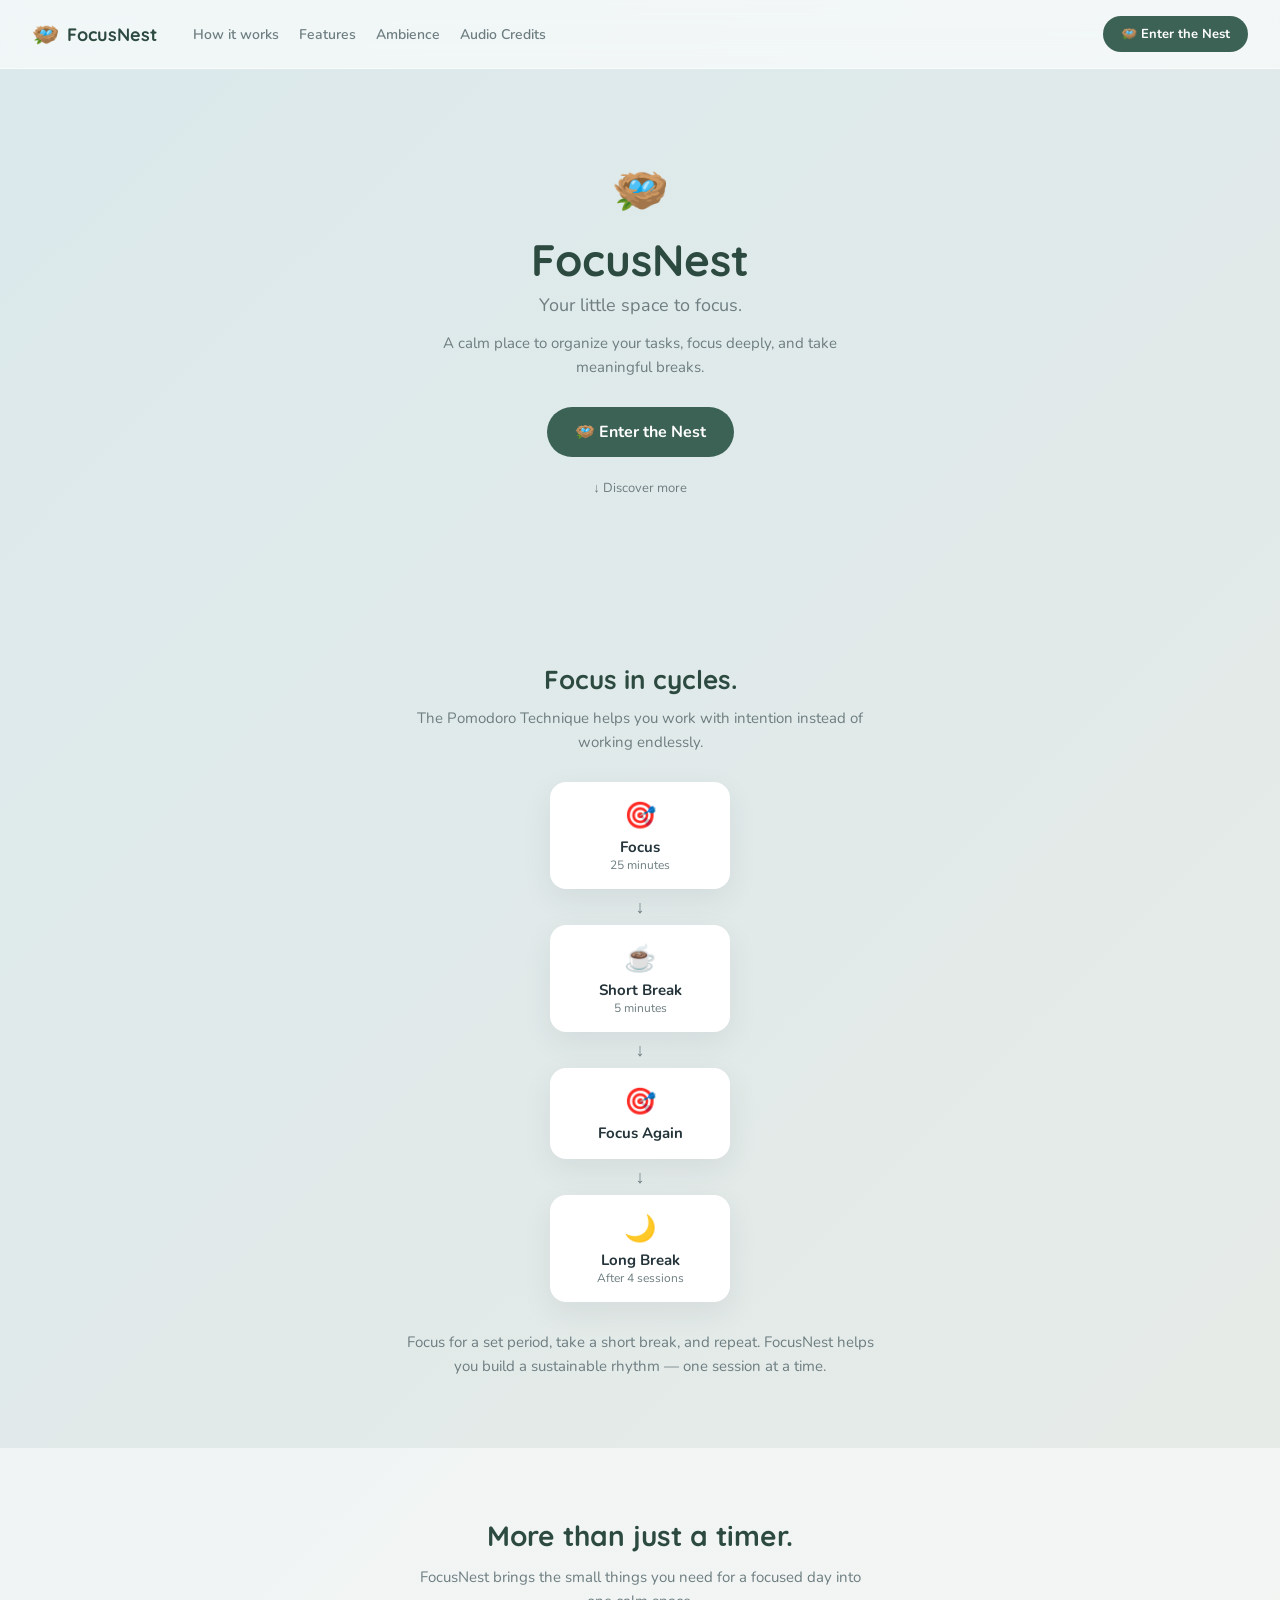
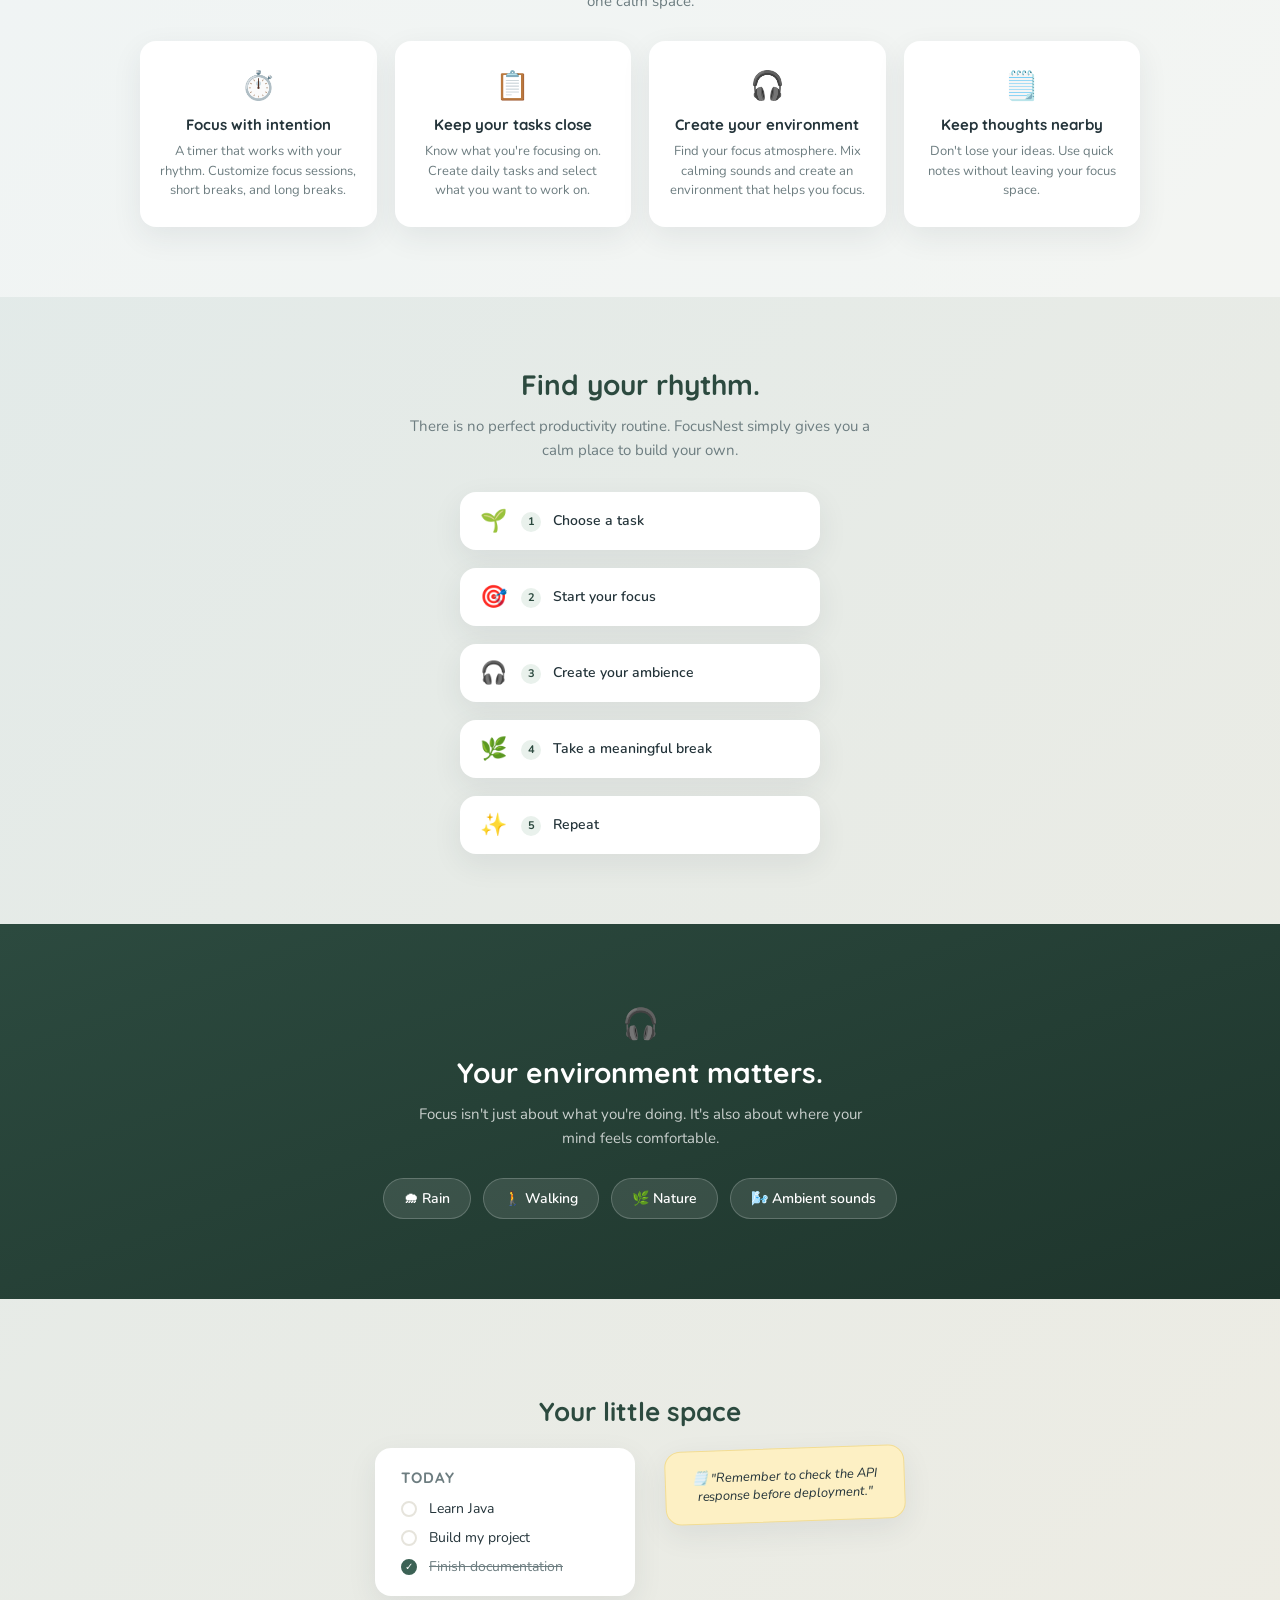
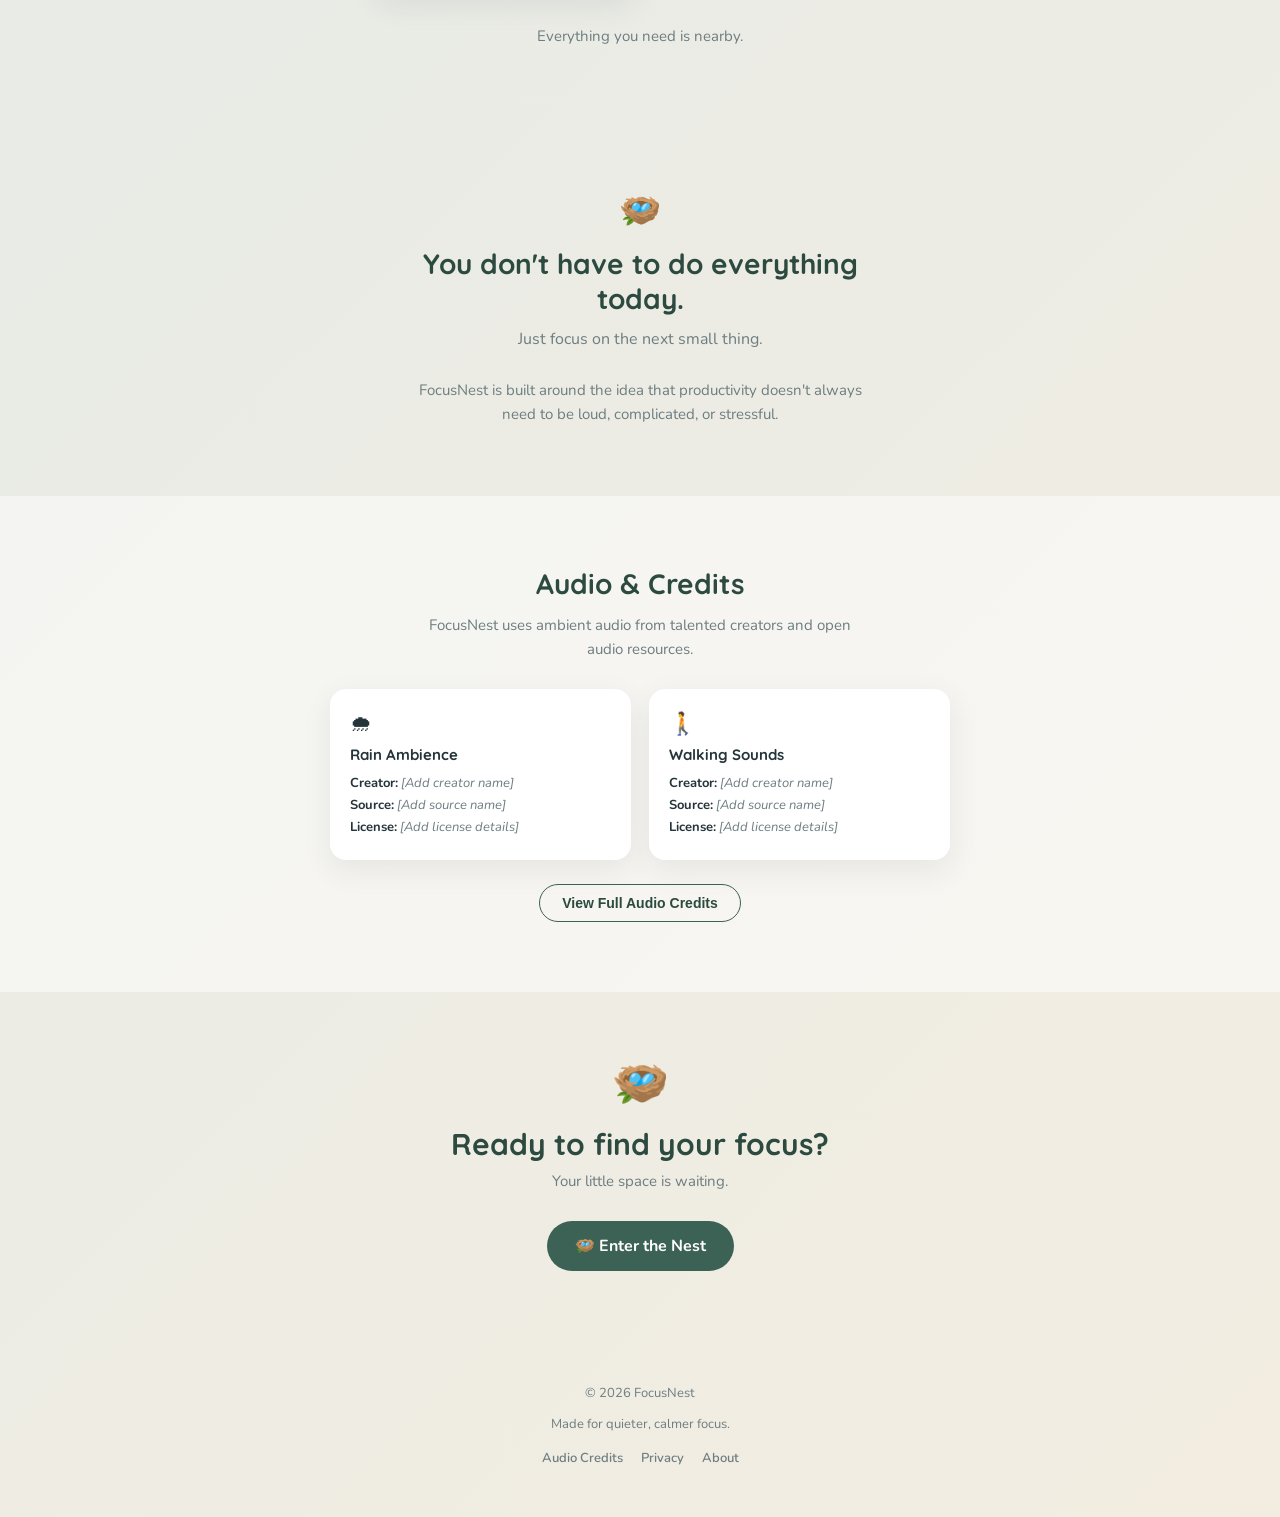
==== commit 93903e7e: "feat: landing page added" ====
--- a/index.html
+++ b/index.html
@@ -4,384 +4,341 @@
     <meta charset="UTF-8">
     <meta name="viewport" content="width=device-width, initial-scale=1.0">
 
-    <title>FocusNest</title>
+    <title>FocusNest — Your Little Space to Focus</title>
+    <meta name="description" content="FocusNest is a calm Pomodoro timer and task space. Focus in cycles, mix ambient sounds, keep notes close, and build a rhythm that works for you.">
 
     <link rel="preconnect" href="https://fonts.googleapis.com">
     <link href="https://fonts.googleapis.com/css2?family=Nunito:wght@400;600;700;800&family=Quicksand:wght@600;700&display=swap" rel="stylesheet">
 
     <link rel="stylesheet" href="style.css">
 </head>
-
 <body>
 
-    <div id="ambienceBackground"></div>
-
-    <!-- ============ TOP NAV ============ -->
-    <header class="topnav">
-
-        <div class="brand">
-            <span class="brand-leaf">🌱</span>
-            <div>
-                <div class="brand-name">FocusNest</div>
-                <div class="brand-tag">Your little space to focus</div>
-            </div>
-        </div>
-
-        <nav class="nav-links">
-            <button class="nav-link active" id="navHome">🏠 Home</button>
-            <button class="nav-link" id="navAmbience">🎧 Ambience</button>
-            <button class="nav-link" id="navNotes">📝 Notes</button>
-            <button class="nav-link" id="navSettings">⚙️ Settings</button>
+    <!-- ============ NAV ============ -->
+    <header class="landing-nav">
+        <div class="landing-brand">
+            <span class="brand-leaf">🪺</span>
+            <span class="brand-name">FocusNest</span>
+        </div>
+
+        <nav class="landing-nav-links">
+            <a href="#how-it-works">How it works</a>
+            <a href="#features">Features</a>
+            <a href="#ambience">Ambience</a>
+            <a href="#audio-credits">Audio Credits</a>
         </nav>
 
-        <button id="accountButton" class="account-avatar-button" aria-label="Account">👤</button>
-
+        <a href="/nest/" class="btn-nest btn-nest-small">🪺 Enter the Nest</a>
     </header>
 
-    <!-- ============ MOBILE BOTTOM NAV ============ -->
-    <nav class="bottom-nav">
-        <button class="bottom-nav-item active" id="bottomNavHome">
-            <span>🏠</span>Home
-        </button>
-        <button class="bottom-nav-item" id="bottomNavTasks">
-            <span>✅</span>Tasks
-        </button>
-        <button class="bottom-nav-item" id="bottomNavAmbience">
-            <span>🎧</span>Ambience
-        </button>
-        <button class="bottom-nav-item" id="bottomNavNotes">
-            <span>📝</span>Notes
-        </button>
-        <button class="bottom-nav-item" id="bottomNavMore">
-            <span>⋯</span>More
-        </button>
-    </nav>
-
-    <main class="dashboard">
-
-        <!-- ============ FOCUS CARD ============ -->
-        <section class="focus-card" id="focusCard">
-
-            <div class="card-drag-handle" title="Drag to move, double-click to reset">⠿</div>
-
-            <!-- TIMER VIEW -->
-            <div class="card-view active" id="timerView">
-
-                <div class="task-select-row">
-                    <label for="activeTaskSelect" class="task-select-label">What are you working on?</label>
-                    <select id="activeTaskSelect" class="task-select">
-                        <option value="">No task selected</option>
-                    </select>
-                </div>
-
-                <div class="progress-ring-wrap">
-
-                    <svg viewBox="0 0 220 220" class="progress-ring">
-                        <circle class="ring-track" cx="110" cy="110" r="96"></circle>
-                        <circle class="ring-progress" id="ringProgress" cx="110" cy="110" r="96"></circle>
-                    </svg>
-
-                    <div class="timer-center">
-                        <div class="timer" id="timer">25:00</div>
-                        <p class="session-type" id="sessionType">Focus</p>
-                    </div>
-
-                </div>
-
-                <div class="timer-controls">
-                    <button id="startButton" class="btn-primary btn-lg">▶ Start Focus</button>
-                    <button id="resetButton" class="btn-ghost">↻ Reset</button>
-                </div>
-
-                <div class="session-dots" id="sessionDots"></div>
-
-                <p class="session-count" id="sessionProgress">Session 1 of 4</p>
-
-            </div>
-
-            <!-- SESSION COMPLETE VIEW -->
-            <div class="card-view" id="completeView">
-
-                <div class="complete-icon">🌱</div>
-
-                <h2 class="complete-title">Session Complete!</h2>
-                <p class="complete-sub">Great work! 🎉</p>
-                <p class="complete-detail">You focused for <strong id="completedMinutes">25</strong> minutes.</p>
-
-                <div class="quote-box">"Progress, not perfection. Keep going!"</div>
-
-                <div class="complete-actions">
-                    <button id="takeBreakButton" class="btn-primary">Take a Break</button>
-                    <button id="startNextButton" class="btn-secondary">Start Next Session</button>
-                </div>
-
-            </div>
-
-            <!-- BREAK INTRO VIEW -->
-            <div class="card-view" id="breakIntroView">
-
-                <div class="break-hero"></div>
-
-                <h2 class="complete-title">Time for a Break</h2>
-                <p class="complete-sub">You've earned this! 🌱</p>
-
-                <div class="timer break-preview-timer" id="breakPreviewTimer">05:00</div>
-
-                <ul class="break-suggestions">
-                    <li><label><input type="radio" name="breakSuggestion" checked> Take a short walk</label></li>
-                    <li><label><input type="radio" name="breakSuggestion"> Drink some water</label></li>
-                    <li><label><input type="radio" name="breakSuggestion"> Stretch</label></li>
-                    <li><label><input type="radio" name="breakSuggestion"> Look away from your screen</label></li>
+    <!-- ============ HERO ============ -->
+    <section class="hero">
+        <div class="hero-leaf">🪺</div>
+
+        <h1>FocusNest</h1>
+        <p class="hero-tagline">Your little space to focus.</p>
+
+        <p class="hero-sub">
+            A calm place to organize your tasks, focus deeply,
+            and take meaningful breaks.
+        </p>
+
+        <a href="/nest/" class="btn-nest">🪺 Enter the Nest</a>
+
+        <a href="#how-it-works" class="discover-more">↓ Discover more</a>
+    </section>
+
+    <!-- ============ HOW POMODORO WORKS ============ -->
+    <section class="section" id="how-it-works">
+
+        <p class="eyebrow-divider">Focus in cycles.</p>
+
+        <p class="section-intro">
+            The Pomodoro Technique helps you work with intention
+            instead of working endlessly.
+        </p>
+
+        <div class="cycle-diagram">
+
+            <div class="cycle-step">
+                <span class="cycle-icon">🎯</span>
+                <span class="cycle-label">Focus</span>
+                <span class="cycle-sub">25 minutes</span>
+            </div>
+
+            <span class="cycle-arrow">↓</span>
+
+            <div class="cycle-step">
+                <span class="cycle-icon">☕</span>
+                <span class="cycle-label">Short Break</span>
+                <span class="cycle-sub">5 minutes</span>
+            </div>
+
+            <span class="cycle-arrow">↓</span>
+
+            <div class="cycle-step">
+                <span class="cycle-icon">🎯</span>
+                <span class="cycle-label">Focus Again</span>
+            </div>
+
+            <span class="cycle-arrow">↓</span>
+
+            <div class="cycle-step">
+                <span class="cycle-icon">🌙</span>
+                <span class="cycle-label">Long Break</span>
+                <span class="cycle-sub">After 4 sessions</span>
+            </div>
+
+        </div>
+
+        <p class="section-outro">
+            Focus for a set period, take a short break, and repeat.
+            FocusNest helps you build a sustainable rhythm — one session at a time.
+        </p>
+
+    </section>
+
+    <!-- ============ FEATURES ============ -->
+    <section class="section section-alt" id="features">
+
+        <h2>More than just a timer.</h2>
+        <p class="section-intro">
+            FocusNest brings the small things you need for a focused day
+            into one calm space.
+        </p>
+
+        <div class="feature-grid">
+
+            <div class="feature-card">
+                <span class="feature-icon">⏱️</span>
+                <h3>Focus with intention</h3>
+                <p>A timer that works with your rhythm. Customize focus sessions, short breaks, and long breaks.</p>
+            </div>
+
+            <div class="feature-card">
+                <span class="feature-icon">📋</span>
+                <h3>Keep your tasks close</h3>
+                <p>Know what you're focusing on. Create daily tasks and select what you want to work on.</p>
+            </div>
+
+            <div class="feature-card">
+                <span class="feature-icon">🎧</span>
+                <h3>Create your environment</h3>
+                <p>Find your focus atmosphere. Mix calming sounds and create an environment that helps you focus.</p>
+            </div>
+
+            <div class="feature-card">
+                <span class="feature-icon">🗒️</span>
+                <h3>Keep thoughts nearby</h3>
+                <p>Don't lose your ideas. Use quick notes without leaving your focus space.</p>
+            </div>
+
+        </div>
+
+    </section>
+
+    <!-- ============ YOUR FOCUS FLOW ============ -->
+    <section class="section" id="focus-flow">
+
+        <h2>Find your rhythm.</h2>
+        <p class="section-intro">
+            There is no perfect productivity routine.
+            FocusNest simply gives you a calm place to build your own.
+        </p>
+
+        <div class="flow-timeline">
+
+            <div class="flow-step">
+                <span class="flow-icon">🌱</span>
+                <div>
+                    <span class="flow-number">1</span>
+                    <span class="flow-label">Choose a task</span>
+                </div>
+            </div>
+
+            <div class="flow-step">
+                <span class="flow-icon">🎯</span>
+                <div>
+                    <span class="flow-number">2</span>
+                    <span class="flow-label">Start your focus</span>
+                </div>
+            </div>
+
+            <div class="flow-step">
+                <span class="flow-icon">🎧</span>
+                <div>
+                    <span class="flow-number">3</span>
+                    <span class="flow-label">Create your ambience</span>
+                </div>
+            </div>
+
+            <div class="flow-step">
+                <span class="flow-icon">🌿</span>
+                <div>
+                    <span class="flow-number">4</span>
+                    <span class="flow-label">Take a meaningful break</span>
+                </div>
+            </div>
+
+            <div class="flow-step">
+                <span class="flow-icon">✨</span>
+                <div>
+                    <span class="flow-number">5</span>
+                    <span class="flow-label">Repeat</span>
+                </div>
+            </div>
+
+        </div>
+
+    </section>
+
+    <!-- ============ AMBIENCE ============ -->
+    <section class="section section-dark" id="ambience">
+
+        <span class="section-dark-icon">🎧</span>
+
+        <h2>Your environment matters.</h2>
+
+        <p class="section-intro section-intro-dark">
+            Focus isn't just about what you're doing.
+            It's also about where your mind feels comfortable.
+        </p>
+
+        <div class="ambience-tags">
+            <span class="ambience-tag">🌧 Rain</span>
+            <span class="ambience-tag">🚶 Walking</span>
+            <span class="ambience-tag">🌿 Nature</span>
+            <span class="ambience-tag">🌬️ Ambient sounds</span>
+        </div>
+
+    </section>
+
+    <!-- ============ NOTES + TASKS MOCK ============ -->
+    <section class="section" id="workspace">
+
+        <p class="eyebrow-divider">Your little space</p>
+
+        <div class="workspace-mock">
+
+            <div class="mock-card">
+                <p class="mock-card-title">Today</p>
+                <ul class="mock-task-list">
+                    <li><span class="mock-check"></span> Learn Java</li>
+                    <li><span class="mock-check"></span> Build my project</li>
+                    <li><span class="mock-check mock-check-done">✓</span> <span class="mock-done">Finish documentation</span></li>
                 </ul>
-
-                <div class="complete-actions">
-                    <button id="startBreakButton" class="btn-primary">▶ Start Break</button>
-                    <button id="skipBreakButton" class="btn-secondary">Skip</button>
-                </div>
-
-            </div>
-
-        </section>
-
-        <!-- ============ TASKS CARD ============ -->
-        <section class="tasks-card" id="tasksCard">
-
-            <div class="card-drag-handle" title="Drag to move, double-click to reset">⠿</div>
-
-            <div class="tasks-header">
-                <h2>Today</h2>
-                <button id="addTaskHeaderButton" class="btn-primary btn-sm">+ Add task</button>
-            </div>
-
-            <div class="date-nav" id="dateNav">
-                <button id="prevDateButton" class="date-nav-button" aria-label="Previous day">‹</button>
-                <button id="dateLabel" class="date-label" title="Jump to today">Today</button>
-                <button id="nextDateButton" class="date-nav-button" aria-label="Next day">›</button>
-            </div>
-
-            <div class="task-list" id="taskList"></div>
-
-            <div class="add-task-container">
-                <input type="text" id="taskInput" placeholder="What do you need to do?">
-                <button id="addTaskButton">+ Add task</button>
-            </div>
-
-            <div class="quote-box small">🌱 "Small steps every day lead to big progress."</div>
-
-        </section>
-
-    </main>
-
-    <!-- ============ AMBIENCE MODAL ============ -->
-    <div class="modal-overlay" id="ambienceOverlay">
-        <div class="modal-panel ambience-modal">
-
-            <div class="modal-header">
-                <div class="modal-header-icon">🎧</div>
-                <div>
-                    <h2>Ambience</h2>
-                    <p class="modal-subtitle">Set the mood for your focus session.</p>
-                </div>
-                <button class="modal-close" id="closeAmbienceButton" aria-label="Close">×</button>
-            </div>
-
-            <div class="tabs">
-                <button class="tab active" id="tabEnvironments">🌿 Environments</button>
-                <button class="tab" id="tabCustomMix">🎚️ Custom Mix</button>
-            </div>
-
-            <div id="environmentsSection">
-                <p class="section-label">Focus Environments <span>Pick a preset and get started instantly.</span></p>
-                <div class="ambience-list" id="ambienceList"></div>
-            </div>
-
-            <div class="volume-row">
-                <span class="volume-icon">🔊</span>
-                <div class="volume-info">
-                    <span class="volume-label">Master Volume</span>
-                    <span class="volume-sub">Control the overall ambience volume.</span>
-                </div>
-                <input type="range" id="masterVolume" min="0" max="100" value="70" class="sound-volume">
-                <span class="volume-value" id="masterVolumeValue">70%</span>
-            </div>
-
-            <div class="sounds-section">
-                <div class="sounds-section-header">
-                    <span class="section-label">Active Sounds <span>Adjust individual sounds or turn them on/off.</span></span>
-                    <button class="link-button" id="clearAllSounds">Clear All</button>
-                </div>
-
-                <div id="soundsList" class="sounds-list"></div>
-
-                <div class="sounds-footer">
-                    <button class="btn-ghost btn-sm" id="addAnotherSound">+ Add another sound</button>
-                    <button class="btn-primary btn-sm" id="playAllSounds">▶ Play All</button>
-                </div>
-            </div>
-
+            </div>
+
+            <div class="mock-sticky">
+                🗒️ "Remember to check the API response before deployment."
+            </div>
+
+        </div>
+
+        <p class="section-outro">Everything you need is nearby.</p>
+
+    </section>
+
+    <!-- ============ PHILOSOPHY ============ -->
+    <section class="section section-philosophy">
+
+        <span class="philosophy-icon">🪺</span>
+
+        <h2>You don't have to do everything today.</h2>
+        <p class="philosophy-sub">Just focus on the next small thing.</p>
+
+        <p class="section-outro">
+            FocusNest is built around the idea that productivity doesn't
+            always need to be loud, complicated, or stressful.
+        </p>
+
+    </section>
+
+    <!-- ============ AUDIO CREDITS ============ -->
+    <section class="section section-alt" id="audio-credits">
+
+        <h2>Audio &amp; Credits</h2>
+        <p class="section-intro">
+            FocusNest uses ambient audio from talented creators and open audio resources.
+        </p>
+
+        <div class="credits-grid">
+
+            <div class="credit-card">
+                <span class="credit-icon">🌧</span>
+                <h3>Rain Ambience</h3>
+                <p><strong>Creator:</strong> <span class="credit-placeholder">[Add creator name]</span></p>
+                <p><strong>Source:</strong> <span class="credit-placeholder">[Add source name]</span></p>
+                <p><strong>License:</strong> <span class="credit-placeholder">[Add license details]</span></p>
+            </div>
+
+            <div class="credit-card">
+                <span class="credit-icon">🚶</span>
+                <h3>Walking Sounds</h3>
+                <p><strong>Creator:</strong> <span class="credit-placeholder">[Add creator name]</span></p>
+                <p><strong>Source:</strong> <span class="credit-placeholder">[Add source name]</span></p>
+                <p><strong>License:</strong> <span class="credit-placeholder">[Add license details]</span></p>
+            </div>
+
+        </div>
+
+        <button class="btn-secondary-outline" id="viewFullCreditsButton">View Full Audio Credits</button>
+
+    </section>
+
+    <!-- ============ FINAL CTA ============ -->
+    <section class="hero hero-final">
+        <div class="hero-leaf">🪺</div>
+
+        <h2>Ready to find your focus?</h2>
+        <p class="hero-sub">Your little space is waiting.</p>
+
+        <a href="/nest/" class="btn-nest">🪺 Enter the Nest</a>
+    </section>
+
+    <!-- ============ FOOTER ============ -->
+    <footer class="landing-footer">
+        <p>© 2026 FocusNest</p>
+        <p class="footer-sub">Made for quieter, calmer focus.</p>
+
+        <div class="footer-links">
+            <a href="#audio-credits">Audio Credits</a>
+            <a href="#" id="privacyLink">Privacy</a>
+            <a href="#" id="aboutLink">About</a>
+        </div>
+    </footer>
+
+    <!-- ============ FULL CREDITS MODAL ============ -->
+    <div class="modal-overlay" id="creditsOverlay">
+        <div class="modal-panel">
+            <button class="modal-close" id="closeCreditsButton" aria-label="Close">×</button>
+
+            <h2>Full Audio Credits</h2>
+
+            <p class="section-intro" style="text-align:left;">
+                The exact attribution below should match the license terms
+                of each audio file actually used in the app.
+            </p>
+
+            <div class="credit-card" style="margin-bottom:14px;">
+                <span class="credit-icon">🌧</span>
+                <h3>Rain Ambience</h3>
+                <p><strong>Creator:</strong> <span class="credit-placeholder">[Add creator name]</span></p>
+                <p><strong>Source:</strong> <span class="credit-placeholder">[Add source name]</span></p>
+                <p><strong>License:</strong> <span class="credit-placeholder">[Add license details]</span></p>
+            </div>
+
+            <div class="credit-card">
+                <span class="credit-icon">🚶</span>
+                <h3>Walking Sounds</h3>
+                <p><strong>Creator:</strong> <span class="credit-placeholder">[Add creator name]</span></p>
+                <p><strong>Source:</strong> <span class="credit-placeholder">[Add source name]</span></p>
+                <p><strong>License:</strong> <span class="credit-placeholder">[Add license details]</span></p>
+            </div>
         </div>
     </div>
 
-    <!-- ============ SETTINGS MODAL ============ -->
-    <div class="modal-overlay" id="settingsOverlay">
-        <div class="modal-panel settings-modal">
-
-            <div class="modal-header">
-                <div class="modal-header-icon">⚙️</div>
-                <div>
-                    <h2>Focus Settings</h2>
-                    <p class="modal-subtitle">Customize your rhythm.</p>
-                </div>
-                <button class="modal-close" id="closeSettingsButton" aria-label="Close">×</button>
-            </div>
-
-            <div class="setting-row">
-                <span class="setting-icon setting-icon-orange">☀️</span>
-                <div class="setting-info">
-                    <span class="setting-name">Focus duration</span>
-                    <span class="setting-desc">How long do you want to focus?</span>
-                </div>
-                <div class="stepper">
-                    <button class="stepper-btn" data-target="focusDuration" data-dir="-1">−</button>
-                    <input type="number" id="focusDuration" min="1" value="25" readonly>
-                    <button class="stepper-btn" data-target="focusDuration" data-dir="1">+</button>
-                </div>
-                <span class="setting-unit">minutes</span>
-            </div>
-
-            <div class="setting-row">
-                <span class="setting-icon setting-icon-pink">🍵</span>
-                <div class="setting-info">
-                    <span class="setting-name">Short break</span>
-                    <span class="setting-desc">A quick recharge.</span>
-                </div>
-                <div class="stepper">
-                    <button class="stepper-btn" data-target="shortBreakDuration" data-dir="-1">−</button>
-                    <input type="number" id="shortBreakDuration" min="1" value="5" readonly>
-                    <button class="stepper-btn" data-target="shortBreakDuration" data-dir="1">+</button>
-                </div>
-                <span class="setting-unit">minutes</span>
-            </div>
-
-            <div class="setting-row">
-                <span class="setting-icon setting-icon-blue">🌙</span>
-                <div class="setting-info">
-                    <span class="setting-name">Long break</span>
-                    <span class="setting-desc">A longer rest.</span>
-                </div>
-                <div class="stepper">
-                    <button class="stepper-btn" data-target="longBreakDuration" data-dir="-1">−</button>
-                    <input type="number" id="longBreakDuration" min="1" value="15" readonly>
-                    <button class="stepper-btn" data-target="longBreakDuration" data-dir="1">+</button>
-                </div>
-                <span class="setting-unit">minutes</span>
-            </div>
-
-            <div class="setting-row">
-                <span class="setting-icon setting-icon-flame">🔥</span>
-                <div class="setting-info">
-                    <span class="setting-name">Sessions before long break</span>
-                    <span class="setting-desc">How many focus sessions?</span>
-                </div>
-                <div class="stepper">
-                    <button class="stepper-btn" data-target="sessionsUntilLongBreak" data-dir="-1">−</button>
-                    <input type="number" id="sessionsUntilLongBreak" min="1" value="4" readonly>
-                    <button class="stepper-btn" data-target="sessionsUntilLongBreak" data-dir="1">+</button>
-                </div>
-                <span class="setting-unit">sessions</span>
-            </div>
-
-            <div class="settings-footer">
-                <button class="btn-ghost" id="resetSettingsButton">↻ Reset to defaults</button>
-                <button class="btn-primary" id="saveSettingsButton">Save Changes</button>
-            </div>
-
-        </div>
-    </div>
-
-    <!-- ============ NOTES MODAL ============ -->
-    <div class="modal-overlay" id="notesOverlay">
-        <div class="modal-panel notes-modal">
-
-            <div class="modal-header">
-                <div class="modal-header-icon">📝</div>
-                <div>
-                    <h2>Notes</h2>
-                    <p class="modal-subtitle">Capture your thoughts, ideas and reminders.</p>
-                </div>
-                <button class="btn-primary btn-sm" id="newNoteButton" style="margin-left:auto;">+ New Note</button>
-                <button class="modal-close" id="closeNotesButton" aria-label="Close">×</button>
-            </div>
-
-            <div class="notes-grid" id="notesGrid"></div>
-
-        </div>
-    </div>
-
-    <!-- ============ ACCOUNT MODAL ============ -->
-    <div class="modal-overlay" id="authOverlay">
-        <div class="modal-panel auth-modal">
-
-            <button class="modal-close" id="closeAuthButton" aria-label="Close">×</button>
-
-            <div id="authLoggedOutView">
-
-                <div class="auth-brand">
-                    <span class="brand-leaf">🌱</span>
-                    <div class="brand-name">FocusNest</div>
-                    <p class="brand-tag">Your little space to focus.</p>
-                </div>
-
-                <div class="auth-tabs">
-                    <button class="auth-tab active" id="authTabLogin">Log In</button>
-                    <button class="auth-tab" id="authTabSignup">Sign Up</button>
-                </div>
-
-                <p id="authError" class="auth-error"></p>
-
-                <div class="auth-field">
-                    <span class="auth-field-icon">✉️</span>
-                    <input type="email" id="authEmail" class="auth-input" placeholder="you@example.com">
-                </div>
-
-                <div class="auth-field">
-                    <span class="auth-field-icon">🔒</span>
-                    <input type="password" id="authPassword" class="auth-input" placeholder="Password (min 8 characters)">
-                </div>
-
-                <button id="authSubmitButton" class="btn-primary btn-block">Log In</button>
-
-                <div class="auth-divider"><span>or continue with</span></div>
-
-                <div class="auth-social-row">
-                    <button class="auth-social-button" id="googleAuthButton">🔵 Google</button>
-                    <button class="auth-social-button" id="microsoftAuthButton">🟦 Microsoft</button>
-                </div>
-
-                <p class="auth-toggle">
-                    <span id="authToggleText">New here?</span>
-                    <button id="authToggleButton" class="auth-toggle-button">Create an account</button>
-                </p>
-
-                <p class="auth-note">Tasks stay on this device until you log in. Once logged in, they sync across devices.</p>
-            </div>
-
-            <div id="authLoggedInView" class="auth-logged-in-view">
-                <div class="auth-brand">
-                    <span class="brand-leaf">🌱</span>
-                    <div class="brand-name">Welcome back!</div>
-                </div>
-                <p>Signed in as <strong id="authUserEmail"></strong></p>
-                <button id="logoutButton" class="btn-primary btn-block">Log Out</button>
-            </div>
-
-        </div>
-    </div>
-
-    <button id="stickyNotesButton" class="sticky-notes-button" aria-label="Open sticky notes">🗒️</button>
-    <div id="stickyNotesContainer"></div>
-
     <script src="script.js"></script>
 
 </body>
-</html>+</html>
--- a/style.css
+++ b/style.css
@@ -1,7 +1,3 @@
-/* =========================================================
-   FocusNest — Design tokens
-========================================================= */
-
 :root {
     --bg-grad-1: #dbe9ec;
     --bg-grad-2: #f3ede1;
@@ -15,19 +11,8 @@
     --color-text-muted: #6d7d80;
     --color-border: #e6e4dc;
 
-    --color-mint: #8fc9b8;
-    --color-yellow: #fdf0c4;
-    --color-yellow-border: #f3dd93;
-    --color-blue: #cfe4f7;
-    --color-blue-border: #a9cdec;
-    --color-pink: #fbd9e3;
-    --color-pink-border: #f3b7cb;
-    --color-green: #dcefdc;
-    --color-green-border: #b7dcb9;
-
     --radius-lg: 22px;
     --radius-md: 16px;
-    --radius-sm: 10px;
 
     --shadow-card: 0 10px 30px rgba(36, 52, 58, 0.08);
     --shadow-modal: 0 20px 60px rgba(36, 52, 58, 0.25);
@@ -49,7 +34,7 @@
 
     background: linear-gradient(135deg, var(--bg-grad-1), var(--bg-grad-2));
 
-    min-height: 100vh;
+    overflow-x: hidden;
 }
 
 h1, h2, h3 {
@@ -58,878 +43,780 @@
     margin: 0;
 }
 
-button {
-    font-family: var(--font-body);
-}
-
-#ambienceBackground {
-    position: fixed;
-
-    inset: 0;
+a {
+    color: inherit;
+}
+
+
+/* =========================================================
+   NAV
+========================================================= */
+
+.landing-nav {
+    display: flex;
+
+    align-items: center;
+
+    gap: 24px;
+
+    padding: 16px 32px;
+
+    background: rgba(255, 255, 255, 0.6);
+
+    backdrop-filter: blur(12px);
+
+    border-bottom: 1px solid rgba(255, 255, 255, 0.6);
+
+    position: sticky;
+
+    top: 0;
+
+    z-index: 200;
+}
+
+.landing-brand {
+    display: flex;
+
+    align-items: center;
+
+    gap: 8px;
+
+    font-family: var(--font-heading);
+
+    font-weight: 700;
+
+    font-size: 18px;
+
+    color: var(--color-primary-dark);
+}
+
+.brand-leaf {
+    font-size: 22px;
+}
+
+.landing-nav-links {
+    display: flex;
+
+    gap: 20px;
+
+    margin-left: 12px;
+
+    flex: 1;
+}
+
+.landing-nav-links a {
+    text-decoration: none;
+
+    font-size: 14px;
+
+    font-weight: 600;
+
+    color: var(--color-text-muted);
+}
+
+.landing-nav-links a:hover {
+    color: var(--color-primary-dark);
+}
+
+.btn-nest {
+    display: inline-block;
+
+    background: var(--color-primary);
+
+    color: white;
+
+    text-decoration: none;
+
+    border: none;
+
+    border-radius: 999px;
+
+    padding: 14px 28px;
+
+    font-size: 16px;
+
+    font-weight: 700;
+
+    cursor: pointer;
+
+    transition: transform 0.15s ease, background 0.15s ease;
+}
+
+.btn-nest:hover {
+    background: var(--color-primary-dark);
+
+    transform: translateY(-1px);
+}
+
+.btn-nest-small {
+    padding: 9px 18px;
+
+    font-size: 13px;
+}
+
+
+/* =========================================================
+   HERO
+========================================================= */
+
+.hero {
+    text-align: center;
+
+    padding: 90px 24px 70px;
+
+    max-width: 640px;
+
+    margin: 0 auto;
+}
+
+.hero-leaf {
+    font-size: 46px;
+
+    margin-bottom: 10px;
+
+    animation: float 4s ease-in-out infinite;
+}
+
+@keyframes float {
+    0%, 100% { transform: translateY(0); }
+    50% { transform: translateY(-8px); }
+}
+
+.hero h1 {
+    font-size: 44px;
+
+    color: var(--color-primary-dark);
+
+    margin-bottom: 6px;
+}
+
+.hero-tagline {
+    font-size: 18px;
+
+    color: var(--color-text-muted);
+
+    margin: 0 0 14px;
+}
+
+.hero-sub {
+    font-size: 15px;
+
+    color: var(--color-text-muted);
+
+    max-width: 420px;
+
+    margin: 0 auto 28px;
+
+    line-height: 1.6;
+}
+
+.discover-more {
+    display: block;
+
+    margin-top: 22px;
+
+    font-size: 13px;
+
+    color: var(--color-text-muted);
+
+    text-decoration: none;
+}
+
+.discover-more:hover {
+    color: var(--color-primary-dark);
+}
+
+.hero-final {
+    padding-top: 60px;
+
+    padding-bottom: 60px;
+}
+
+.hero-final h2 {
+    font-size: 30px;
+
+    color: var(--color-primary-dark);
+
+    margin-bottom: 6px;
+}
+
+
+/* =========================================================
+   SHARED SECTION STYLES
+========================================================= */
+
+.section {
+    max-width: 900px;
+
+    margin: 0 auto;
+
+    padding: 70px 24px;
+
+    text-align: center;
+}
+
+.section-alt {
+    background: rgba(255, 255, 255, 0.5);
+
+    max-width: 100%;
+
+    border-radius: 0;
+}
+
+.section h2 {
+    font-size: 28px;
+
+    color: var(--color-primary-dark);
+
+    margin-bottom: 12px;
+}
+
+.eyebrow-divider {
+    font-family: var(--font-heading);
+
+    font-size: 26px;
+
+    font-weight: 700;
+
+    color: var(--color-primary-dark);
+
+    margin-bottom: 10px;
+}
+
+.section-intro {
+    font-size: 15px;
+
+    color: var(--color-text-muted);
+
+    max-width: 460px;
+
+    margin: 0 auto 28px;
+
+    line-height: 1.6;
+}
+
+.section-outro {
+    font-size: 15px;
+
+    color: var(--color-text-muted);
+
+    max-width: 480px;
+
+    margin: 28px auto 0;
+
+    line-height: 1.6;
+}
+
+
+/* =========================================================
+   POMODORO CYCLE DIAGRAM
+========================================================= */
+
+.cycle-diagram {
+    display: flex;
+
+    flex-direction: column;
+
+    align-items: center;
+
+    gap: 6px;
+
+    margin: 20px auto;
+}
+
+.cycle-step {
+    background: var(--color-card);
+
+    border-radius: var(--radius-md);
+
+    box-shadow: var(--shadow-card);
+
+    padding: 16px 32px;
+
+    display: flex;
+
+    flex-direction: column;
+
+    align-items: center;
+
+    min-width: 180px;
+}
+
+.cycle-icon {
+    font-size: 26px;
+
+    margin-bottom: 4px;
+}
+
+.cycle-label {
+    font-weight: 700;
+
+    font-size: 15px;
+}
+
+.cycle-sub {
+    font-size: 12px;
+
+    color: var(--color-text-muted);
+}
+
+.cycle-arrow {
+    color: var(--color-text-muted);
+
+    font-size: 18px;
+}
+
+
+/* =========================================================
+   FEATURES
+========================================================= */
+
+.feature-grid {
+    display: grid;
+
+    grid-template-columns: repeat(4, 1fr);
+
+    gap: 18px;
+
+    max-width: 1000px;
+
+    margin: 0 auto;
+}
+
+.feature-card {
+    background: var(--color-card);
+
+    border-radius: var(--radius-md);
+
+    box-shadow: var(--shadow-card);
+
+    padding: 26px 18px;
+
+    text-align: center;
+}
+
+.feature-icon {
+    font-size: 28px;
+
+    display: block;
+
+    margin-bottom: 10px;
+}
+
+.feature-card h3 {
+    font-size: 15px;
+
+    margin-bottom: 8px;
+}
+
+.feature-card p {
+    font-size: 13px;
+
+    color: var(--color-text-muted);
+
+    line-height: 1.5;
+
+    margin: 0;
+}
+
+
+/* =========================================================
+   FOCUS FLOW
+========================================================= */
+
+.flow-timeline {
+    display: flex;
+
+    flex-direction: column;
+
+    align-items: center;
+
+    gap: 18px;
+
+    max-width: 360px;
+
+    margin: 30px auto 0;
+}
+
+.flow-step {
+    display: flex;
+
+    align-items: center;
+
+    gap: 14px;
 
     width: 100%;
-    height: 100%;
-
-    z-index: -1;
-
-    background-position: center;
-    background-size: cover;
-    background-repeat: no-repeat;
-}
-
-#ambienceBackground video {
-    width: 100%;
-    height: 100%;
-
-    object-fit: cover;
-}
-
-
-/* =========================================================
-   TOP NAV
-========================================================= */
-
-.topnav {
-    display: flex;
-
-    align-items: center;
-
-    gap: 24px;
-
-    padding: 16px 32px;
-
-    background: rgba(255, 255, 255, 0.6);
-
-    backdrop-filter: blur(12px);
-
-    border-bottom: 1px solid rgba(255, 255, 255, 0.6);
-
-    position: sticky;
-
-    top: 0;
-
-    z-index: 200;
-}
-
-.brand {
-    display: flex;
-
-    align-items: center;
+
+    background: var(--color-card);
+
+    border-radius: var(--radius-md);
+
+    box-shadow: var(--shadow-card);
+
+    padding: 14px 20px;
+
+    text-align: left;
+}
+
+.flow-icon {
+    font-size: 22px;
+}
+
+.flow-number {
+    display: inline-block;
+
+    width: 20px;
+
+    height: 20px;
+
+    line-height: 20px;
+
+    text-align: center;
+
+    border-radius: 50%;
+
+    background: var(--color-primary-light);
+
+    color: var(--color-primary-dark);
+
+    font-size: 11px;
+
+    font-weight: 700;
+
+    margin-right: 8px;
+}
+
+.flow-label {
+    font-size: 14px;
+
+    font-weight: 600;
+}
+
+
+/* =========================================================
+   AMBIENCE (dark section)
+========================================================= */
+
+.section-dark {
+    max-width: 100%;
+
+    background: linear-gradient(160deg, var(--color-primary-dark), #1e352c);
+
+    color: white;
+
+    padding: 80px 24px;
+}
+
+.section-dark-icon {
+    font-size: 30px;
+
+    display: block;
+
+    margin-bottom: 10px;
+}
+
+.section-dark h2 {
+    color: white;
+}
+
+.section-intro-dark {
+    color: rgba(255, 255, 255, 0.75);
+}
+
+.ambience-tags {
+    display: flex;
+
+    flex-wrap: wrap;
+
+    justify-content: center;
+
+    gap: 12px;
+
+    margin-top: 20px;
+}
+
+.ambience-tag {
+    background: rgba(255, 255, 255, 0.1);
+
+    border: 1px solid rgba(255, 255, 255, 0.2);
+
+    border-radius: 999px;
+
+    padding: 10px 20px;
+
+    font-size: 14px;
+
+    font-weight: 600;
+
+    animation: float 6s ease-in-out infinite;
+}
+
+.ambience-tag:nth-child(2) { animation-delay: 0.5s; }
+.ambience-tag:nth-child(3) { animation-delay: 1s; }
+.ambience-tag:nth-child(4) { animation-delay: 1.5s; }
+
+
+/* =========================================================
+   WORKSPACE MOCK
+========================================================= */
+
+.workspace-mock {
+    display: flex;
+
+    justify-content: center;
+
+    align-items: flex-start;
+
+    gap: 30px;
+
+    flex-wrap: wrap;
+
+    margin-top: 20px;
+}
+
+.mock-card {
+    background: var(--color-card);
+
+    border-radius: var(--radius-md);
+
+    box-shadow: var(--shadow-card);
+
+    padding: 20px 26px;
+
+    text-align: left;
+
+    min-width: 260px;
+}
+
+.mock-card-title {
+    font-family: var(--font-heading);
+
+    font-weight: 700;
+
+    font-size: 15px;
+
+    letter-spacing: 1px;
+
+    text-transform: uppercase;
+
+    color: var(--color-text-muted);
+
+    margin: 0 0 12px;
+}
+
+.mock-task-list {
+    list-style: none;
+
+    padding: 0;
+
+    margin: 0;
+
+    display: flex;
+
+    flex-direction: column;
 
     gap: 10px;
-}
-
-.brand-leaf {
-    font-size: 26px;
-}
-
-.brand-name {
-    font-family: var(--font-heading);
+
+    font-size: 14px;
+}
+
+.mock-check {
+    display: inline-block;
+
+    width: 16px;
+    height: 16px;
+
+    border-radius: 50%;
+
+    border: 2px solid var(--color-border);
+
+    margin-right: 8px;
+
+    vertical-align: middle;
+}
+
+.mock-check-done {
+    background: var(--color-primary);
+
+    border-color: var(--color-primary);
+
+    color: white;
+
+    font-size: 10px;
+
+    text-align: center;
+
+    line-height: 13px;
+}
+
+.mock-done {
+    text-decoration: line-through;
+
+    color: var(--color-text-muted);
+}
+
+.mock-sticky {
+    background: #fdf0c4;
+
+    border: 1px solid #f3dd93;
+
+    border-radius: var(--radius-md);
+
+    padding: 18px 22px;
+
+    max-width: 240px;
+
+    font-size: 13px;
+
+    font-style: italic;
+
+    box-shadow: var(--shadow-card);
+
+    transform: rotate(-2deg);
+}
+
+
+/* =========================================================
+   PHILOSOPHY
+========================================================= */
+
+.section-philosophy {
+    max-width: 560px;
+}
+
+.philosophy-icon {
+    font-size: 34px;
+
+    display: block;
+
+    margin-bottom: 12px;
+}
+
+.philosophy-sub {
+    font-size: 16px;
+
+    color: var(--color-text-muted);
+
+    margin-top: 4px;
+}
+
+
+/* =========================================================
+   AUDIO CREDITS
+========================================================= */
+
+.credits-grid {
+    display: grid;
+
+    grid-template-columns: repeat(2, 1fr);
+
+    gap: 18px;
+
+    max-width: 620px;
+
+    margin: 0 auto 24px;
+}
+
+.credit-card {
+    background: var(--color-card);
+
+    border-radius: var(--radius-md);
+
+    box-shadow: var(--shadow-card);
+
+    padding: 20px;
+
+    text-align: left;
+}
+
+.credit-icon {
+    font-size: 22px;
+}
+
+.credit-card h3 {
+    font-size: 15px;
+
+    margin: 6px 0 10px;
+}
+
+.credit-card p {
+    font-size: 13px;
+
+    margin: 4px 0;
+
+    color: var(--color-text);
+}
+
+.credit-placeholder {
+    color: var(--color-text-muted);
+
+    font-style: italic;
+}
+
+.btn-secondary-outline {
+    background: transparent;
+
+    border: 1.5px solid var(--color-primary);
+
+    color: var(--color-primary-dark);
+
+    border-radius: 999px;
+
+    padding: 10px 22px;
+
+    font-size: 14px;
 
     font-weight: 700;
 
-    font-size: 19px;
-
+    cursor: pointer;
+}
+
+.btn-secondary-outline:hover {
+    background: var(--color-primary-light);
+}
+
+
+/* =========================================================
+   FOOTER
+========================================================= */
+
+.landing-footer {
+    text-align: center;
+
+    padding: 40px 24px 50px;
+
+    font-size: 13px;
+
+    color: var(--color-text-muted);
+}
+
+.footer-sub {
+    margin: 4px 0 16px;
+}
+
+.footer-links {
+    display: flex;
+
+    justify-content: center;
+
+    gap: 18px;
+}
+
+.footer-links a {
+    text-decoration: none;
+
+    color: var(--color-text-muted);
+
+    font-weight: 600;
+}
+
+.footer-links a:hover {
     color: var(--color-primary-dark);
 }
 
-.brand-tag {
-    font-size: 12px;
-
-    color: var(--color-text-muted);
-}
-
-.nav-links {
-    display: flex;
-
-    gap: 6px;
-
-    margin-left: 12px;
-}
-
-.nav-link {
-    border: none;
-
-    background: transparent;
-
-    padding: 9px 16px;
-
-    border-radius: 999px;
-
-    font-size: 14px;
-
-    font-weight: 600;
-
-    color: var(--color-text-muted);
-
-    cursor: pointer;
-
-    transition: background 0.15s ease, color 0.15s ease;
-}
-
-.nav-link:hover {
-    background: rgba(60, 98, 85, 0.08);
-}
-
-.nav-link.active {
-    background: var(--color-primary-light);
-
-    color: var(--color-primary-dark);
-}
-
-.account-avatar-button {
-    margin-left: auto;
-
-    width: 42px;
-    height: 42px;
-
-    border-radius: 50%;
-
-    border: none;
-
-    background: rgba(255, 255, 255, 0.8);
-
-    font-size: 18px;
-
-    cursor: pointer;
-
-    box-shadow: var(--shadow-card);
-}
-
-.account-avatar-button.logged-in {
-    background: var(--color-primary);
-
-    color: white;
-}
-
-
-/* =========================================================
-   BOTTOM NAV (mobile)
-========================================================= */
-
-.bottom-nav {
-    display: none;
-
-    position: fixed;
-
-    bottom: 0;
-    left: 0;
-    right: 0;
-
-    background: rgba(255, 255, 255, 0.92);
-
-    backdrop-filter: blur(12px);
-
-    border-top: 1px solid var(--color-border);
-
-    z-index: 200;
-
-    padding: 6px 4px calc(6px + env(safe-area-inset-bottom));
-}
-
-.bottom-nav-item {
-    border: none;
-
-    background: transparent;
-
-    display: flex;
-
-    flex-direction: column;
-
-    align-items: center;
-
-    gap: 2px;
-
-    font-size: 11px;
-
-    color: var(--color-text-muted);
-
-    padding: 6px 0;
-
-    flex: 1;
-
-    cursor: pointer;
-}
-
-.bottom-nav-item span {
-    font-size: 18px;
-}
-
-.bottom-nav-item.active {
-    color: var(--color-primary-dark);
-
-    font-weight: 700;
-}
-
-
-/* =========================================================
-   DASHBOARD LAYOUT
-========================================================= */
-
-.dashboard {
-    max-width: 1100px;
-
-    margin: 0 auto;
-
-    padding: 36px 24px 60px;
-
-    display: grid;
-
-    grid-template-columns: 1fr 1.15fr;
-
-    gap: 24px;
-
-    align-items: start;
-}
-
-
-/* =========================================================
-   SHARED CARD / BUTTON STYLES
-========================================================= */
-
-.focus-card,
-.tasks-card {
-    background: var(--color-card);
-
-    border-radius: var(--radius-lg);
-
-    box-shadow: var(--shadow-card);
-
-    padding: 28px;
-
-    position: relative;
-}
-
-.card-drag-handle {
-    position: absolute;
-
-    top: 12px;
-    right: 16px;
-
-    font-size: 15px;
-
-    letter-spacing: 1px;
-
-    color: var(--color-text-muted);
-
-    cursor: grab;
-
-    user-select: none;
-
-    padding: 4px 6px;
-
-    border-radius: 6px;
-}
-
-.card-drag-handle:hover {
-    background: rgba(0, 0, 0, 0.05);
-}
-
-.card-drag-handle:active {
-    cursor: grabbing;
-}
-
-.focus-card {
-    display: flex;
-
-    flex-direction: column;
-
-    align-items: center;
-
-    text-align: center;
-}
-
-.btn-primary,
-.btn-secondary,
-.btn-ghost {
-    border: none;
-
-    border-radius: 999px;
-
-    padding: 12px 22px;
-
-    font-size: 15px;
-
-    font-weight: 700;
-
-    cursor: pointer;
-
-    transition: transform 0.15s ease, opacity 0.15s ease;
-}
-
-.btn-primary {
-    background: var(--color-primary);
-
-    color: white;
-}
-
-.btn-primary:hover {
-    background: var(--color-primary-dark);
-}
-
-.btn-secondary {
-    background: var(--color-primary-light);
-
-    color: var(--color-primary-dark);
-}
-
-.btn-secondary:hover {
-    background: #dcebe3;
-}
-
-.btn-ghost {
-    background: transparent;
-
-    color: var(--color-text-muted);
-
-    border: 1.5px solid var(--color-border);
-}
-
-.btn-ghost:hover {
-    background: rgba(0, 0, 0, 0.03);
-}
-
-.btn-lg {
-    padding: 14px 30px;
-
-    font-size: 16px;
-}
-
-.btn-sm {
-    padding: 8px 14px;
-
-    font-size: 13px;
-}
-
-.btn-block {
-    width: 100%;
-}
-
-.link-button {
-    border: none;
-
-    background: transparent;
-
-    color: var(--color-text-muted);
-
-    font-size: 13px;
-
-    font-weight: 600;
-
-    cursor: pointer;
-
-    text-decoration: underline;
-}
-
-.quote-box {
-    background: var(--color-primary-light);
-
-    color: var(--color-primary-dark);
-
-    border-radius: var(--radius-md);
-
-    padding: 14px 18px;
-
-    font-size: 14px;
-
-    font-style: italic;
-
-    margin: 16px 0;
-}
-
-.quote-box.small {
-    margin-top: 18px;
-
-    font-size: 13px;
-
-    text-align: left;
-}
-
-
-/* =========================================================
-   FOCUS CARD — TIMER VIEW
-========================================================= */
-
-.card-view {
-    display: none;
-
-    width: 100%;
-
-    flex-direction: column;
-
-    align-items: center;
-}
-
-.card-view.active {
-    display: flex;
-}
-
-.task-select-row {
-    width: 100%;
-
-    max-width: 320px;
-
-    text-align: left;
-
-    margin-bottom: 20px;
-}
-
-.task-select-label {
-    display: block;
-
-    font-size: 13px;
-
-    color: var(--color-text-muted);
-
-    margin-bottom: 6px;
-}
-
-.task-select {
-    width: 100%;
-
-    padding: 10px 14px;
-
-    border-radius: var(--radius-sm);
-
-    border: 1.5px solid var(--color-border);
-
-    background: #fafaf8;
-
-    font-size: 14px;
-
-    color: var(--color-text);
-}
-
-.progress-ring-wrap {
-    position: relative;
-
-    width: 220px;
-    height: 220px;
-
-    margin: 10px 0 24px;
-}
-
-.progress-ring {
-    width: 100%;
-    height: 100%;
-
-    transform: rotate(-90deg);
-}
-
-.ring-track {
-    fill: none;
-
-    stroke: var(--color-primary-light);
-
-    stroke-width: 12;
-}
-
-.ring-progress {
-    fill: none;
-
-    stroke: var(--color-mint);
-
-    stroke-width: 12;
-
-    stroke-linecap: round;
-
-    stroke-dasharray: 603;
-
-    stroke-dashoffset: 0;
-
-    transition: stroke-dashoffset 0.3s linear;
-}
-
-.timer-center {
-    position: absolute;
-
-    inset: 0;
-
-    display: flex;
-
-    flex-direction: column;
-
-    align-items: center;
-
-    justify-content: center;
-}
-
-.timer {
-    font-family: var(--font-heading);
-
-    font-size: 44px;
-
-    font-weight: 700;
-
-    color: var(--color-text);
-}
-
-.session-type {
-    margin: 2px 0 0;
-
-    font-size: 13px;
-
-    font-weight: 700;
-
-    letter-spacing: 1px;
-
-    color: var(--color-text-muted);
-}
-
-.timer-controls {
-    display: flex;
-
-    gap: 12px;
-
-    margin-bottom: 18px;
-}
-
-.session-dots {
-    display: flex;
-
-    gap: 8px;
-
-    margin-bottom: 8px;
-}
-
-.session-dot {
-    width: 9px;
-    height: 9px;
-
-    border-radius: 50%;
-
-    background: var(--color-border);
-}
-
-.session-dot.filled {
-    background: var(--color-primary);
-}
-
-.session-count {
-    font-size: 13px;
-
-    color: var(--color-text-muted);
-
-    margin: 0;
-}
-
-
-/* =========================================================
-   SESSION COMPLETE / BREAK VIEWS
-========================================================= */
-
-.complete-icon {
-    width: 64px;
-    height: 64px;
-
-    border-radius: 50%;
-
-    background: var(--color-primary-light);
-
-    display: flex;
-
-    align-items: center;
-
-    justify-content: center;
-
-    font-size: 30px;
-
-    margin-bottom: 14px;
-}
-
-.complete-title {
-    font-size: 22px;
-
-    margin-bottom: 4px;
-}
-
-.complete-sub {
-    margin: 0;
-
-    color: var(--color-text-muted);
-
-    font-size: 14px;
-}
-
-.complete-detail {
-    margin: 8px 0 0;
-
-    font-size: 14px;
-}
-
-.complete-actions {
-    display: flex;
-
-    gap: 12px;
-
-    margin-top: 6px;
-}
-
-.break-hero {
-    width: 100%;
-
-    height: 110px;
-
-    border-radius: var(--radius-md);
-
-    margin-bottom: 16px;
-
-    background: linear-gradient(180deg, #f6c98b 0%, #f0b285 45%, #dfe7e6 100%);
-
-    position: relative;
-
-    overflow: hidden;
-}
-
-.break-hero::after {
-    content: "";
-
-    position: absolute;
-
-    left: 50%;
-    bottom: -30px;
-
-    transform: translateX(-50%);
-
-    width: 70px;
-    height: 70px;
-
-    border-radius: 50%;
-
-    background: #fff6e0;
-
-    box-shadow: 0 0 30px 10px rgba(255, 246, 224, 0.6);
-}
-
-.break-preview-timer {
-    font-size: 32px;
-
-    margin-bottom: 14px;
-}
-
-.break-suggestions {
-    list-style: none;
-
-    padding: 0;
-
-    margin: 0 0 18px;
-
-    width: 100%;
-
-    max-width: 320px;
-
-    text-align: left;
-
-    display: flex;
-
-    flex-direction: column;
-
-    gap: 8px;
-}
-
-.break-suggestions label {
-    display: flex;
-
-    align-items: center;
-
-    gap: 10px;
-
-    font-size: 14px;
-
-    padding: 8px 4px;
-}
-
-
-/* =========================================================
-   TASKS CARD
-========================================================= */
-
-.tasks-header {
-    display: flex;
-
-    align-items: center;
-
-    justify-content: space-between;
-
-    margin-bottom: 16px;
-}
-
-.tasks-header h2 {
-    font-size: 20px;
-}
-
-.date-nav {
-    display: flex;
-
-    align-items: center;
-
-    gap: 10px;
-
-    margin-bottom: 14px;
-}
-
-.date-nav-button {
-    border: none;
-
-    background: var(--color-primary-light);
-
-    color: var(--color-primary-dark);
-
-    width: 28px;
-    height: 28px;
-
-    border-radius: 50%;
-
-    cursor: pointer;
-
-    font-size: 16px;
-}
-
-.date-label {
-    border: none;
-
-    background: transparent;
-
-    font-weight: 700;
-
-    font-size: 14px;
-
-    cursor: pointer;
-
-    color: var(--color-text);
-}
-
-.task-list {
-    display: flex;
-
-    flex-direction: column;
-
-    gap: 8px;
-
-    min-height: 60px;
-}
-
-.empty-state {
-    color: var(--color-text-muted);
-
-    font-size: 14px;
-
-    text-align: center;
-
-    padding: 20px 0;
-}
-
-.task {
-    display: flex;
-
-    align-items: center;
-
-    gap: 10px;
-
-    padding: 10px 12px;
-
-    border-radius: var(--radius-sm);
-
-    background: #fafaf8;
-
-    border: 1px solid var(--color-border);
-}
-
-.task span {
-    flex: 1;
-
-    font-size: 14px;
-}
-
-.task span.completed {
-    text-decoration: line-through;
-
-    color: var(--color-text-muted);
-}
-
-.task-checkbox {
-    width: 18px;
-    height: 18px;
-
-    accent-color: var(--color-primary);
-}
-
-.task-pomodoros {
-    font-size: 12px;
-
-    color: var(--color-text-muted);
-}
-
-.focus-task,
-.delete-task {
-    border: none;
-
-    background: transparent;
-
-    cursor: pointer;
-
-    font-size: 12px;
-
-    padding: 4px 8px;
-
-    border-radius: 999px;
-
-    color: var(--color-text-muted);
-}
-
-.focus-task {
-    background: var(--color-primary-light);
-
-    color: var(--color-primary-dark);
-
-    font-weight: 700;
-}
-
-.delete-task {
-    font-size: 14px;
-}
-
-.add-task-container {
-    display: flex;
-
-    gap: 8px;
-
-    margin-top: 14px;
-}
-
-#taskInput {
-    flex: 1;
-
-    padding: 10px 14px;
-
-    border-radius: var(--radius-sm);
-
-    border: 1.5px solid var(--color-border);
-
-    font-size: 14px;
-}
-
-#addTaskButton {
-    border: none;
-
-    background: var(--color-primary);
-
-    color: white;
-
-    border-radius: var(--radius-sm);
-
-    padding: 10px 16px;
-
-    font-weight: 700;
-
-    cursor: pointer;
-
-    white-space: nowrap;
-}
-
-
-/* =========================================================
-   MODALS (shared)
+
+/* =========================================================
+   CREDITS MODAL
 ========================================================= */
 
 .modal-overlay {
@@ -981,60 +868,16 @@
 
     overflow-y: auto;
 
-    transform: translateY(10px);
-
-    transition: transform 0.2s ease;
+    text-align: left;
 
     position: relative;
 }
 
-.modal-overlay.open .modal-panel {
-    transform: translateY(0);
-}
-
-.modal-header {
-    display: flex;
-
-    align-items: flex-start;
-
-    gap: 14px;
-
-    margin-bottom: 20px;
-}
-
-.modal-header-icon {
-    width: 44px;
-    height: 44px;
-
-    border-radius: 50%;
-
-    background: var(--color-primary-light);
-
-    display: flex;
-
-    align-items: center;
-
-    justify-content: center;
-
-    font-size: 20px;
-
-    flex-shrink: 0;
-}
-
-.modal-header h2 {
-    font-size: 19px;
-}
-
-.modal-subtitle {
-    margin: 2px 0 0;
-
-    font-size: 13px;
-
-    color: var(--color-text-muted);
-}
-
 .modal-close {
-    margin-left: auto;
+    position: absolute;
+
+    top: 16px;
+    right: 18px;
 
     border: none;
 
@@ -1045,950 +888,6 @@
     color: var(--color-text-muted);
 
     cursor: pointer;
-
-    line-height: 1;
-}
-
-
-/* =========================================================
-   AMBIENCE MODAL
-========================================================= */
-
-.ambience-modal {
-    max-width: 560px;
-}
-
-.tabs {
-    display: flex;
-
-    gap: 8px;
-
-    background: #f2f1ea;
-
-    padding: 5px;
-
-    border-radius: 999px;
-
-    margin-bottom: 20px;
-}
-
-.tab {
-    flex: 1;
-
-    border: none;
-
-    background: transparent;
-
-    padding: 9px 12px;
-
-    border-radius: 999px;
-
-    font-size: 13px;
-
-    font-weight: 700;
-
-    color: var(--color-text-muted);
-
-    cursor: pointer;
-}
-
-.tab.active {
-    background: var(--color-card);
-
-    color: var(--color-text);
-
-    box-shadow: 0 2px 6px rgba(0, 0, 0, 0.08);
-}
-
-.section-label {
-    display: block;
-
-    font-size: 14px;
-
-    font-weight: 700;
-
-    margin-bottom: 4px;
-}
-
-.section-label span {
-    display: block;
-
-    font-size: 12px;
-
-    font-weight: 400;
-
-    color: var(--color-text-muted);
-
-    margin-top: 2px;
-}
-
-.ambience-list {
-    display: grid;
-
-    grid-template-columns: repeat(3, 1fr);
-
-    gap: 10px;
-
-    margin: 10px 0 20px;
-}
-
-.ambience-card {
-    border: 2.5px solid transparent;
-
-    background: transparent;
-
-    padding: 0;
-
-    cursor: pointer;
-
-    text-align: left;
-
-    color: var(--color-text);
-
-    border-radius: 14px;
-
-    overflow: hidden;
-
-    transition: transform 0.15s ease, border-color 0.15s ease, box-shadow 0.15s ease;
-}
-
-.ambience-card:hover {
-    transform: translateY(-2px);
-}
-
-.ambience-card.selected {
-    border-color: var(--color-primary);
-
-    box-shadow: 0 0 0 3px rgba(60, 98, 85, 0.18);
-}
-
-.ambience-preview {
-    width: 100%;
-
-    height: 70px;
-
-    overflow: hidden;
-
-    position: relative;
-
-    display: flex;
-
-    align-items: flex-end;
-
-    padding: 6px 8px;
-}
-
-.ambience-preview::before {
-    content: "";
-
-    position: absolute;
-
-    inset: 0;
-
-    background: linear-gradient(180deg, rgba(0, 0, 0, 0.05) 40%, rgba(0, 0, 0, 0.45) 100%);
-
-    z-index: 0;
-}
-
-.ambience-card.selected .ambience-preview::after {
-    content: "✓";
-
-    position: absolute;
-
-    top: 6px;
-    right: 6px;
-
-    width: 22px;
-    height: 22px;
-
-    border-radius: 50%;
-
-    background: var(--color-primary);
-
-    color: white;
-
-    font-size: 13px;
-
-    font-weight: 700;
-
-    display: flex;
-
-    align-items: center;
-
-    justify-content: center;
-
-    z-index: 2;
-}
-
-.ambience-preview img,
-.ambience-preview video {
-    position: absolute;
-
-    inset: 0;
-
-    width: 100%;
-
-    height: 100%;
-
-    object-fit: cover;
-}
-
-.no-ambience-preview {
-    width: 100%;
-    height: 100%;
-
-    display: flex;
-
-    align-items: center;
-
-    justify-content: center;
-
-    background: rgba(0, 0, 0, 0.08);
-
-    font-size: 22px;
-}
-
-.ambience-card span.card-name {
-    position: relative;
-
-    z-index: 1;
-
-    color: white;
-
-    font-size: 12px;
-
-    font-weight: 700;
-
-    text-shadow: 0 1px 3px rgba(0, 0, 0, 0.5);
-}
-
-.ambience-card span.card-sub {
-    display: block;
-
-    font-size: 10px;
-
-    color: var(--color-text-muted);
-
-    padding: 4px 8px 6px;
-}
-
-.volume-row {
-    display: flex;
-
-    align-items: center;
-
-    gap: 12px;
-
-    padding: 12px 0;
-
-    border-top: 1px solid var(--color-border);
-
-    border-bottom: 1px solid var(--color-border);
-
-    margin-bottom: 18px;
-}
-
-.volume-icon {
-    font-size: 18px;
-}
-
-.volume-info {
-    display: flex;
-
-    flex-direction: column;
-
-    min-width: 110px;
-}
-
-.volume-label {
-    font-size: 13px;
-
-    font-weight: 700;
-}
-
-.volume-sub {
-    font-size: 11px;
-
-    color: var(--color-text-muted);
-}
-
-.sound-volume {
-    flex: 1;
-
-    accent-color: var(--color-primary);
-}
-
-.volume-value {
-    font-size: 12px;
-
-    color: var(--color-text-muted);
-
-    width: 34px;
-
-    text-align: right;
-}
-
-.sounds-section-header {
-    display: flex;
-
-    align-items: flex-start;
-
-    justify-content: space-between;
-
-    margin-bottom: 10px;
-}
-
-.sounds-list {
-    display: flex;
-
-    flex-direction: column;
-
-    gap: 12px;
-
-    margin-bottom: 16px;
-}
-
-.sound-item {
-    display: flex;
-
-    align-items: center;
-
-    gap: 12px;
-
-    padding: 10px 12px;
-
-    border-radius: 14px;
-
-    border: 2px solid transparent;
-
-    background: #fafaf8;
-
-    transition: border-color 0.2s ease, background 0.2s ease;
-}
-
-.sound-item.active {
-    border-color: var(--color-mint);
-
-    background: var(--color-primary-light);
-}
-
-.sound-icon {
-    font-size: 20px;
-
-    width: 26px;
-
-    text-align: center;
-
-    flex-shrink: 0;
-}
-
-.sound-info {
-    flex: 1;
-
-    min-width: 0;
-
-    display: flex;
-
-    flex-direction: column;
-
-    gap: 6px;
-}
-
-.sound-name {
-    font-size: 13px;
-
-    font-weight: 700;
-}
-
-.sound-sub {
-    font-size: 11px;
-
-    color: var(--color-text-muted);
-}
-
-.sound-toggle {
-    flex-shrink: 0;
-
-    width: 38px;
-    height: 22px;
-
-    border-radius: 12px;
-
-    border: none;
-
-    background: rgba(0, 0, 0, 0.15);
-
-    cursor: pointer;
-
-    position: relative;
-
-    transition: background 0.2s ease;
-}
-
-.sound-toggle::before {
-    content: "";
-
-    position: absolute;
-
-    top: 3px;
-    left: 3px;
-
-    width: 16px;
-    height: 16px;
-
-    border-radius: 50%;
-
-    background: white;
-
-    transition: transform 0.2s ease;
-}
-
-.sound-toggle.active {
-    background: var(--color-primary);
-}
-
-.sound-toggle.active::before {
-    transform: translateX(16px);
-}
-
-.sounds-footer {
-    display: flex;
-
-    justify-content: space-between;
-
-    gap: 10px;
-}
-
-
-/* =========================================================
-   SETTINGS MODAL
-========================================================= */
-
-.settings-modal {
-    max-width: 460px;
-}
-
-.setting-row {
-    display: flex;
-
-    align-items: center;
-
-    gap: 14px;
-
-    padding: 14px 0;
-
-    border-bottom: 1px solid var(--color-border);
-}
-
-.setting-icon {
-    width: 38px;
-    height: 38px;
-
-    border-radius: 50%;
-
-    display: flex;
-
-    align-items: center;
-
-    justify-content: center;
-
-    font-size: 17px;
-
-    flex-shrink: 0;
-}
-
-.setting-icon-orange { background: #fdead0; }
-.setting-icon-pink { background: #fbdfe6; }
-.setting-icon-blue { background: #dbe8f7; }
-.setting-icon-flame { background: #fde2d2; }
-
-.setting-info {
-    flex: 1;
-
-    min-width: 0;
-
-    display: flex;
-
-    flex-direction: column;
-}
-
-.setting-name {
-    font-size: 14px;
-
-    font-weight: 700;
-}
-
-.setting-desc {
-    font-size: 11px;
-
-    color: var(--color-text-muted);
-}
-
-.stepper {
-    display: flex;
-
-    align-items: center;
-
-    gap: 6px;
-
-    background: #f5f4ee;
-
-    border-radius: 999px;
-
-    padding: 4px;
-}
-
-.stepper-btn {
-    width: 26px;
-    height: 26px;
-
-    border-radius: 50%;
-
-    border: none;
-
-    background: var(--color-card);
-
-    color: var(--color-text);
-
-    font-size: 15px;
-
-    cursor: pointer;
-
-    box-shadow: 0 1px 3px rgba(0, 0, 0, 0.1);
-}
-
-.stepper input {
-    width: 30px;
-
-    text-align: center;
-
-    border: none;
-
-    background: transparent;
-
-    font-size: 14px;
-
-    font-weight: 700;
-
-    color: var(--color-text);
-}
-
-.setting-unit {
-    font-size: 12px;
-
-    color: var(--color-text-muted);
-
-    width: 54px;
-}
-
-.settings-footer {
-    display: flex;
-
-    justify-content: space-between;
-
-    gap: 10px;
-
-    margin-top: 20px;
-}
-
-
-/* =========================================================
-   NOTES MODAL
-========================================================= */
-
-.notes-modal {
-    max-width: 720px;
-}
-
-.notes-grid {
-    display: grid;
-
-    grid-template-columns: repeat(3, 1fr);
-
-    gap: 14px;
-}
-
-.note-card {
-    border-radius: var(--radius-md);
-
-    padding: 14px;
-
-    display: flex;
-
-    flex-direction: column;
-
-    gap: 8px;
-
-    min-height: 140px;
-
-    border: 1.5px solid transparent;
-}
-
-.note-card.color-yellow { background: var(--color-yellow); border-color: var(--color-yellow-border); }
-.note-card.color-blue { background: var(--color-blue); border-color: var(--color-blue-border); }
-.note-card.color-pink { background: var(--color-pink); border-color: var(--color-pink-border); }
-.note-card.color-green { background: var(--color-green); border-color: var(--color-green-border); }
-
-.note-card-header {
-    display: flex;
-
-    align-items: center;
-
-    justify-content: space-between;
-}
-
-.note-title-input {
-    border: none;
-
-    background: transparent;
-
-    font-family: var(--font-heading);
-
-    font-weight: 700;
-
-    font-size: 14px;
-
-    width: 80%;
-}
-
-.note-delete {
-    border: none;
-
-    background: transparent;
-
-    cursor: pointer;
-
-    font-size: 13px;
-
-    color: rgba(36, 52, 58, 0.5);
-}
-
-.note-content {
-    flex: 1;
-
-    border: none;
-
-    background: transparent;
-
-    resize: none;
-
-    font-family: var(--font-body);
-
-    font-size: 13px;
-
-    color: var(--color-text);
-}
-
-.note-content:focus,
-.note-title-input:focus {
-    outline: none;
-}
-
-
-/* =========================================================
-   ACCOUNT MODAL
-========================================================= */
-
-.auth-modal {
-    max-width: 380px;
-
-    text-align: center;
-}
-
-.auth-brand {
-    margin-bottom: 18px;
-}
-
-.auth-brand .brand-name {
-    font-size: 20px;
-
-    margin-top: 4px;
-}
-
-.auth-tabs {
-    display: flex;
-
-    background: #f2f1ea;
-
-    border-radius: 999px;
-
-    padding: 4px;
-
-    margin-bottom: 16px;
-}
-
-.auth-tab {
-    flex: 1;
-
-    border: none;
-
-    background: transparent;
-
-    padding: 9px 0;
-
-    border-radius: 999px;
-
-    font-size: 13px;
-
-    font-weight: 700;
-
-    color: var(--color-text-muted);
-
-    cursor: pointer;
-}
-
-.auth-tab.active {
-    background: var(--color-card);
-
-    color: var(--color-text);
-
-    box-shadow: 0 2px 6px rgba(0, 0, 0, 0.08);
-}
-
-.auth-error {
-    color: #c0392b;
-
-    font-size: 13px;
-
-    min-height: 18px;
-
-    margin: 0 0 6px;
-}
-
-.auth-field {
-    display: flex;
-
-    align-items: center;
-
-    gap: 8px;
-
-    border: 1.5px solid var(--color-border);
-
-    border-radius: var(--radius-sm);
-
-    padding: 10px 12px;
-
-    margin-bottom: 10px;
-
-    text-align: left;
-}
-
-.auth-field-icon {
-    font-size: 14px;
-}
-
-.auth-input {
-    border: none;
-
-    outline: none;
-
-    flex: 1;
-
-    font-size: 14px;
-
-    background: transparent;
-}
-
-.auth-divider {
-    display: flex;
-
-    align-items: center;
-
-    text-align: center;
-
-    color: var(--color-text-muted);
-
-    font-size: 12px;
-
-    margin: 16px 0;
-}
-
-.auth-divider::before,
-.auth-divider::after {
-    content: "";
-
-    flex: 1;
-
-    height: 1px;
-
-    background: var(--color-border);
-}
-
-.auth-divider span {
-    padding: 0 10px;
-}
-
-.auth-social-row {
-    display: flex;
-
-    gap: 10px;
-
-    margin-bottom: 16px;
-}
-
-.auth-social-button {
-    flex: 1;
-
-    padding: 10px;
-
-    border-radius: var(--radius-sm);
-
-    border: 1.5px solid var(--color-border);
-
-    background: white;
-
-    font-size: 13px;
-
-    font-weight: 600;
-
-    cursor: pointer;
-}
-
-.auth-toggle {
-    font-size: 13px;
-
-    color: var(--color-text-muted);
-
-    margin-bottom: 10px;
-}
-
-.auth-toggle-button {
-    border: none;
-
-    background: transparent;
-
-    color: var(--color-primary);
-
-    font-weight: 700;
-
-    cursor: pointer;
-
-    text-decoration: underline;
-}
-
-.auth-note {
-    font-size: 11px;
-
-    color: var(--color-text-muted);
-}
-
-.auth-logged-in-view {
-    text-align: center;
-}
-
-.auth-logged-in-view p {
-    margin: 10px 0 18px;
-}
-
-
-/* =========================================================
-   STICKY NOTES (floating, existing feature)
-========================================================= */
-
-.sticky-notes-button {
-    position: fixed;
-
-    bottom: 90px;
-    right: 25px;
-
-    width: 50px;
-    height: 50px;
-
-    border-radius: 50%;
-
-    border: none;
-
-    background: var(--color-primary);
-
-    color: white;
-
-    font-size: 20px;
-
-    cursor: pointer;
-
-    box-shadow: var(--shadow-card);
-
-    z-index: 150;
-}
-
-.sticky-note {
-    position: absolute;
-
-    width: 220px;
-
-    min-height: 180px;
-
-    background: var(--color-yellow);
-
-    border: 1px solid var(--color-yellow-border);
-
-    border-radius: 10px;
-
-    padding: 14px;
-
-    box-shadow: var(--shadow-card);
-
-    z-index: 160;
-}
-
-.sticky-note-delete {
-    position: absolute;
-
-    top: 6px;
-    right: 6px;
-
-    width: 22px;
-    height: 22px;
-
-    border-radius: 50%;
-
-    border: none;
-
-    background: rgba(0, 0, 0, 0.1);
-
-    color: var(--color-text);
-
-    font-size: 15px;
-
-    line-height: 1;
-
-    cursor: pointer;
-}
-
-.sticky-note-delete:hover {
-    background: rgba(0, 0, 0, 0.2);
-}
-
-#stickyNotesContainer {
-    position: fixed;
-
-    inset: 0;
-
-    pointer-events: none;
-
-    z-index: 160;
-}
-
-#stickyNotesContainer .sticky-note {
-    pointer-events: auto;
-}
-
-.sticky-note-content {
-    width: 100%;
-
-    min-height: 130px;
-
-    margin-top: 18px;
-
-    border: none;
-
-    background: transparent;
-
-    resize: none;
-
-    font-family: var(--font-body);
-
-    font-size: 13px;
 }
 
 
@@ -1998,58 +897,42 @@
 
 @media (max-width: 900px) {
 
-    .nav-links {
+    .feature-grid {
+        grid-template-columns: 1fr 1fr;
+    }
+
+    .credits-grid {
+        grid-template-columns: 1fr;
+    }
+}
+
+@media (max-width: 640px) {
+
+    .landing-nav-links {
         display: none;
     }
 
-    .bottom-nav {
-        display: flex;
+    .hero h1 {
+        font-size: 34px;
     }
 
-    .dashboard {
-        grid-template-columns: 1fr;
-
-        padding: 20px 16px 90px;
-    }
-
-    .ambience-list {
-        grid-template-columns: repeat(2, 1fr);
-    }
-
-    .notes-grid {
-        grid-template-columns: 1fr 1fr;
-    }
-
-    .modal-panel {
-        max-height: 80vh;
-    }
-}
-
-@media (max-width: 520px) {
-
-    .topnav {
-        padding: 12px 16px;
-    }
-
-    .brand-tag {
-        display: none;
-    }
-
-    .notes-grid {
+    .feature-grid {
         grid-template-columns: 1fr;
     }
 
-    .ambience-list {
-        grid-template-columns: repeat(2, 1fr);
+    .workspace-mock {
+        flex-direction: column;
+
+        align-items: center;
     }
 
-    .complete-actions {
-        flex-direction: column;
-
-        width: 100%;
+    .mock-sticky {
+        transform: none;
     }
-
-    .complete-actions button {
-        width: 100%;
+}
+
+@media (prefers-reduced-motion: reduce) {
+    .hero-leaf, .ambience-tag {
+        animation: none;
     }
-}+}
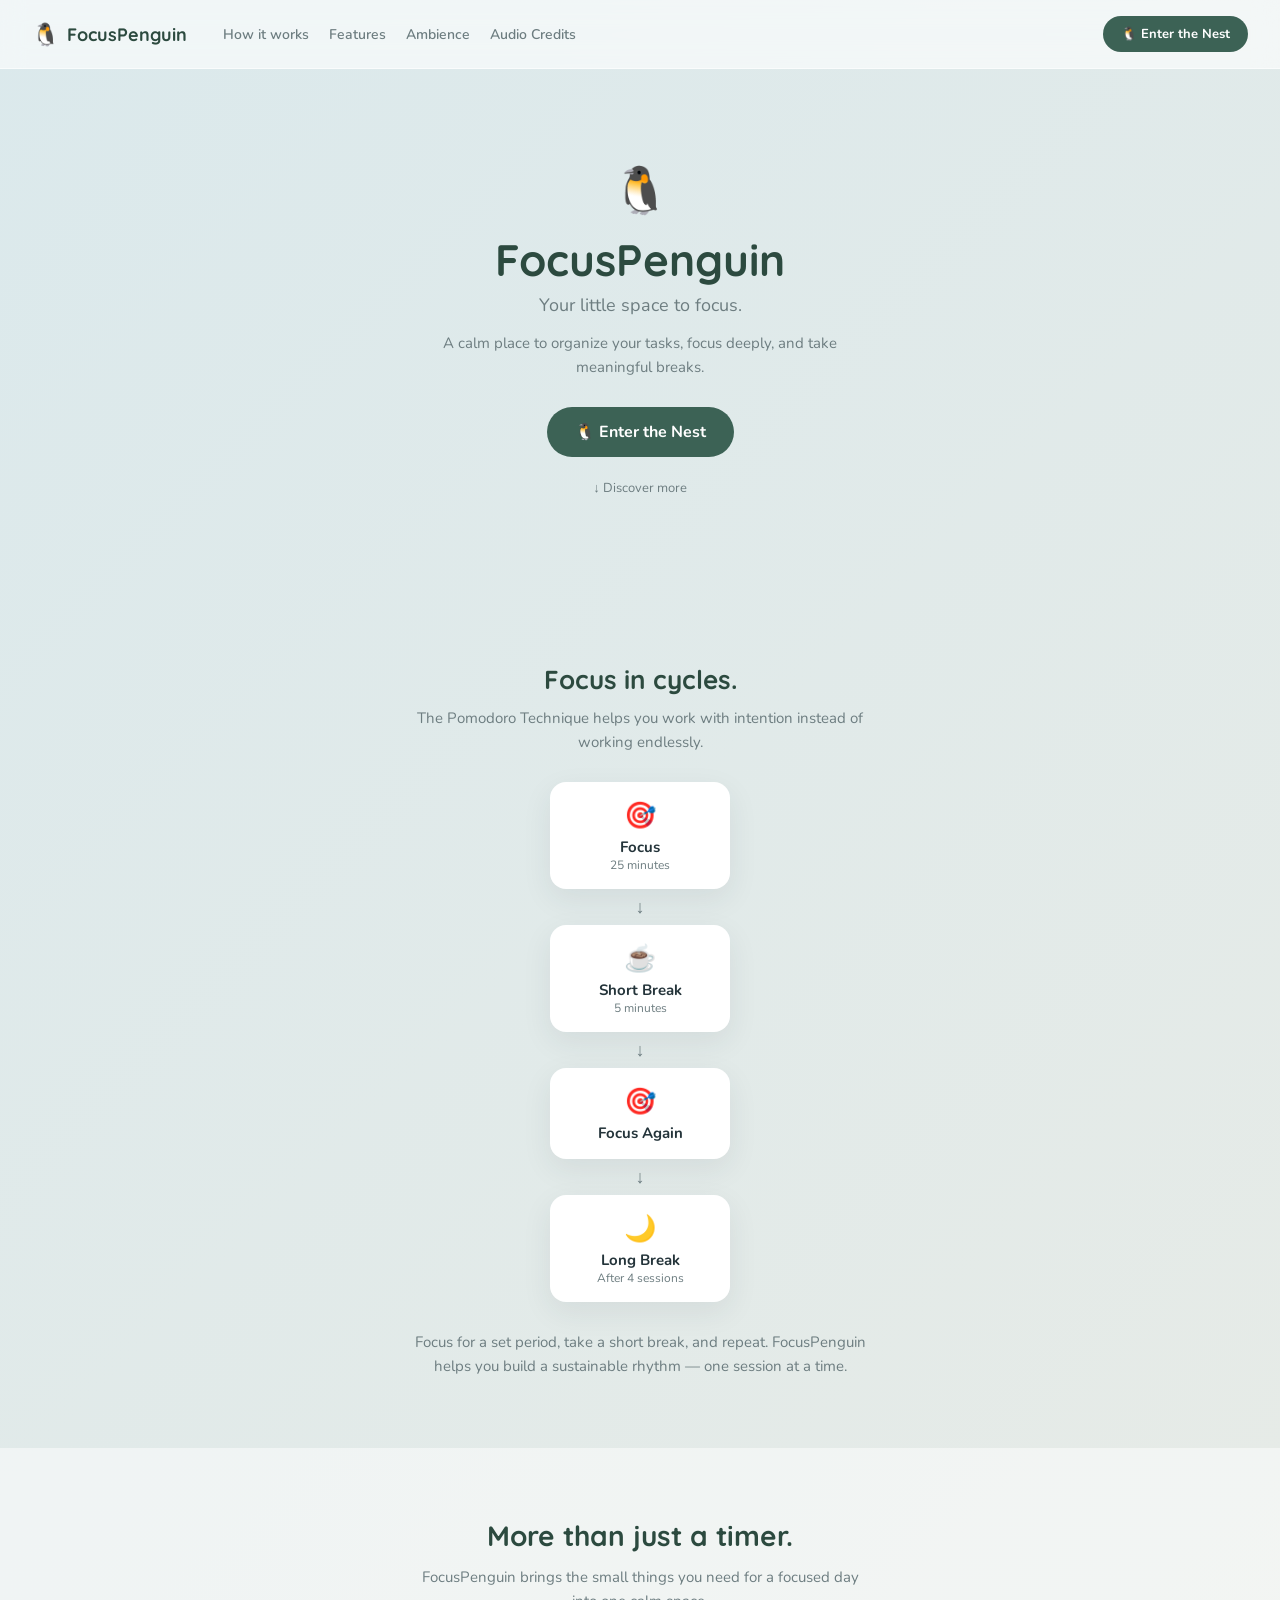
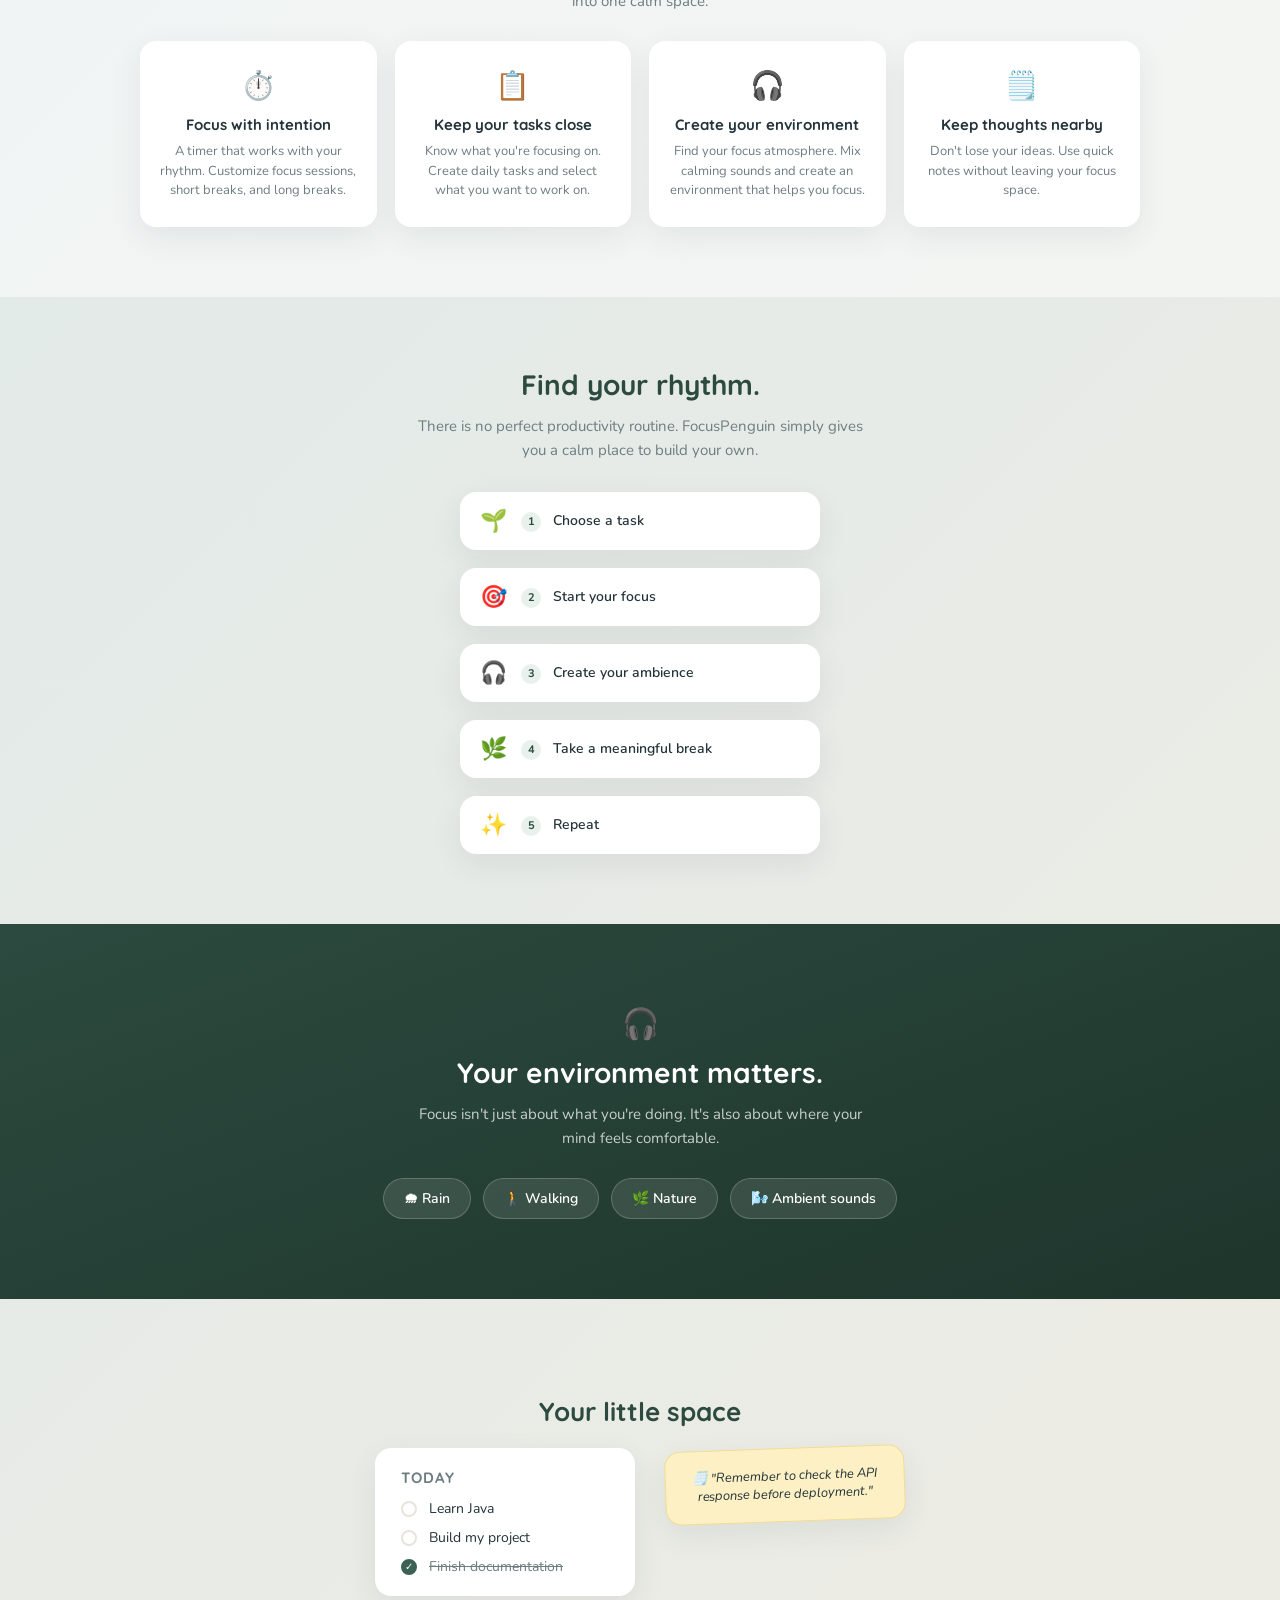
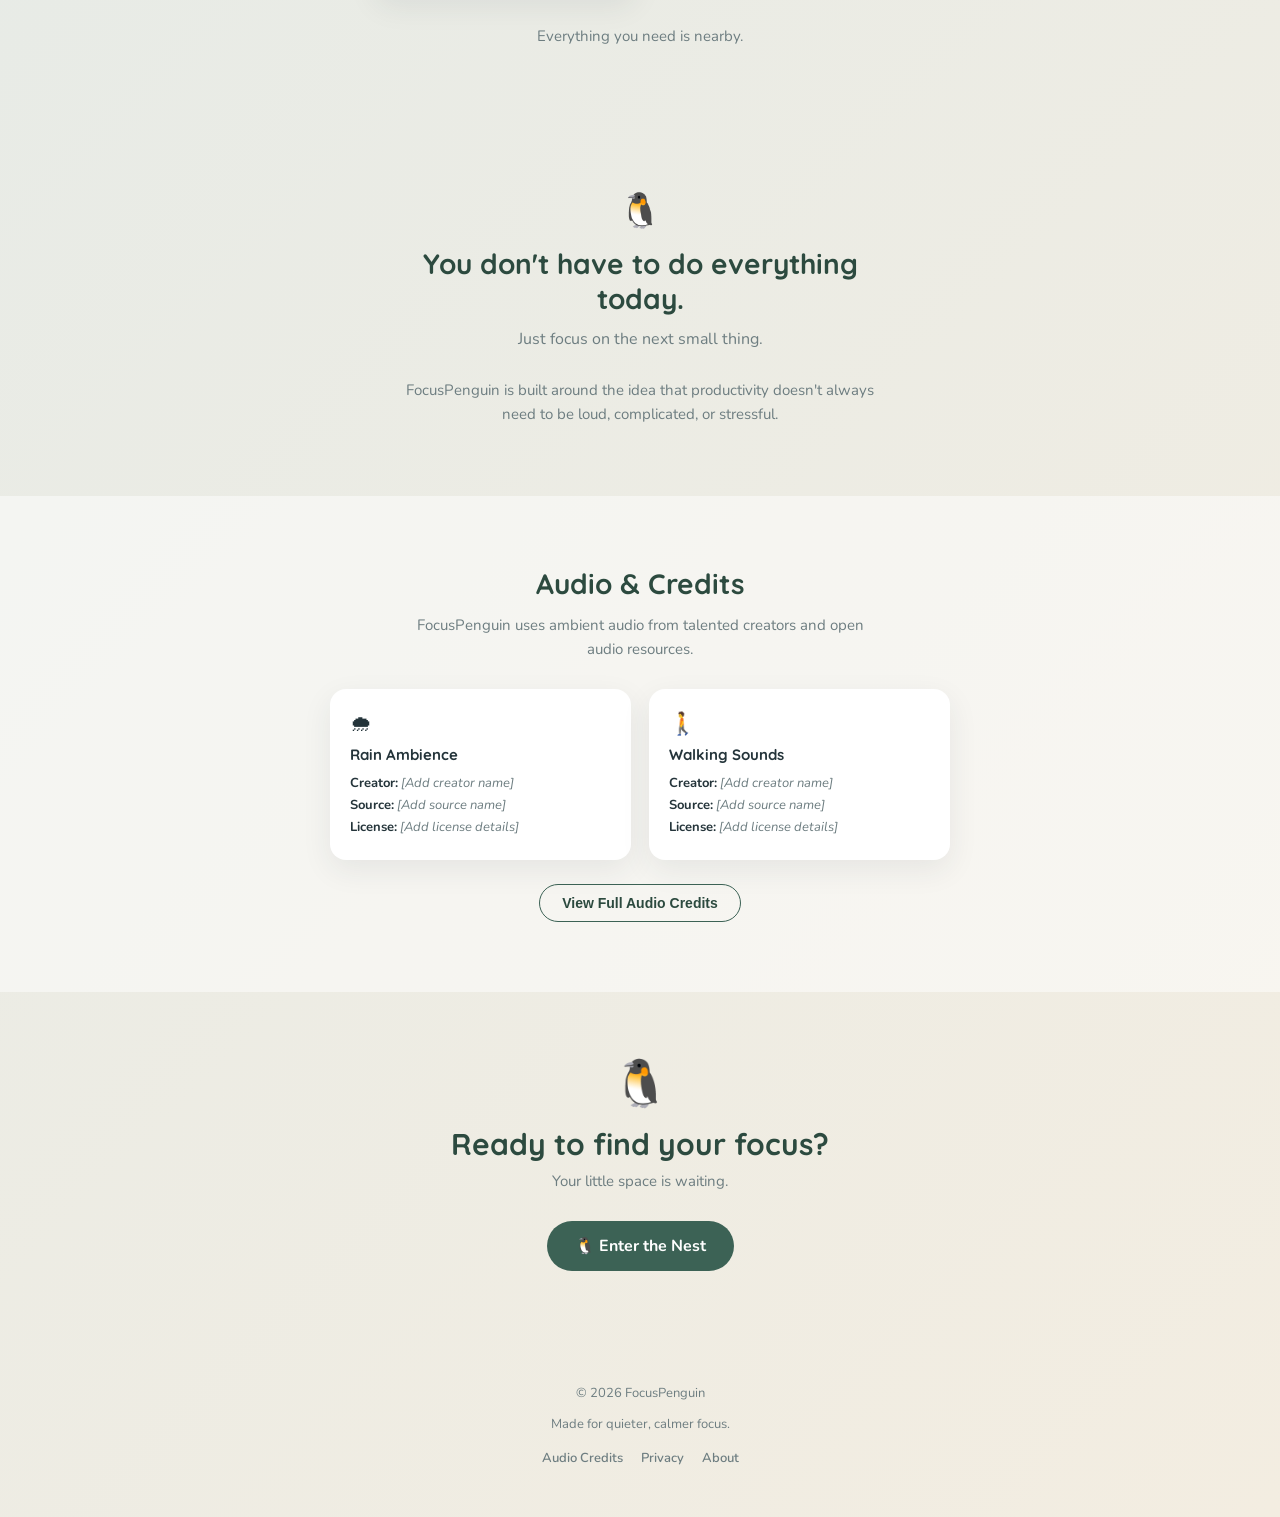
==== commit 2706a938: "feat: Added calender and changed to focusPenguin" ====
--- a/index.html
+++ b/index.html
@@ -4,8 +4,8 @@
     <meta charset="UTF-8">
     <meta name="viewport" content="width=device-width, initial-scale=1.0">
 
-    <title>FocusNest — Your Little Space to Focus</title>
-    <meta name="description" content="FocusNest is a calm Pomodoro timer and task space. Focus in cycles, mix ambient sounds, keep notes close, and build a rhythm that works for you.">
+    <title>FocusPenguin — Your Little Space to Focus</title>
+    <meta name="description" content="FocusPenguin is a calm Pomodoro timer and task space. Focus in cycles, mix ambient sounds, keep notes close, and build a rhythm that works for you.">
 
     <link rel="preconnect" href="https://fonts.googleapis.com">
     <link href="https://fonts.googleapis.com/css2?family=Nunito:wght@400;600;700;800&family=Quicksand:wght@600;700&display=swap" rel="stylesheet">
@@ -17,8 +17,8 @@
     <!-- ============ NAV ============ -->
     <header class="landing-nav">
         <div class="landing-brand">
-            <span class="brand-leaf">🪺</span>
-            <span class="brand-name">FocusNest</span>
+            <span class="brand-leaf">🐧</span>
+            <span class="brand-name">FocusPenguin</span>
         </div>
 
         <nav class="landing-nav-links">
@@ -28,14 +28,14 @@
             <a href="#audio-credits">Audio Credits</a>
         </nav>
 
-        <a href="/nest/" class="btn-nest btn-nest-small">🪺 Enter the Nest</a>
+        <a href="/nest/" class="btn-nest btn-nest-small">🐧 Enter the Nest</a>
     </header>
 
     <!-- ============ HERO ============ -->
     <section class="hero">
-        <div class="hero-leaf">🪺</div>
-
-        <h1>FocusNest</h1>
+        <div class="hero-leaf">🐧</div>
+
+        <h1>FocusPenguin</h1>
         <p class="hero-tagline">Your little space to focus.</p>
 
         <p class="hero-sub">
@@ -43,7 +43,7 @@
             and take meaningful breaks.
         </p>
 
-        <a href="/nest/" class="btn-nest">🪺 Enter the Nest</a>
+        <a href="/nest/" class="btn-nest">🐧 Enter the Nest</a>
 
         <a href="#how-it-works" class="discover-more">↓ Discover more</a>
     </section>
@@ -93,7 +93,7 @@
 
         <p class="section-outro">
             Focus for a set period, take a short break, and repeat.
-            FocusNest helps you build a sustainable rhythm — one session at a time.
+            FocusPenguin helps you build a sustainable rhythm — one session at a time.
         </p>
 
     </section>
@@ -103,7 +103,7 @@
 
         <h2>More than just a timer.</h2>
         <p class="section-intro">
-            FocusNest brings the small things you need for a focused day
+            FocusPenguin brings the small things you need for a focused day
             into one calm space.
         </p>
 
@@ -143,7 +143,7 @@
         <h2>Find your rhythm.</h2>
         <p class="section-intro">
             There is no perfect productivity routine.
-            FocusNest simply gives you a calm place to build your own.
+            FocusPenguin simply gives you a calm place to build your own.
         </p>
 
         <div class="flow-timeline">
@@ -242,13 +242,13 @@
     <!-- ============ PHILOSOPHY ============ -->
     <section class="section section-philosophy">
 
-        <span class="philosophy-icon">🪺</span>
+        <span class="philosophy-icon">🐧</span>
 
         <h2>You don't have to do everything today.</h2>
         <p class="philosophy-sub">Just focus on the next small thing.</p>
 
         <p class="section-outro">
-            FocusNest is built around the idea that productivity doesn't
+            FocusPenguin is built around the idea that productivity doesn't
             always need to be loud, complicated, or stressful.
         </p>
 
@@ -259,7 +259,7 @@
 
         <h2>Audio &amp; Credits</h2>
         <p class="section-intro">
-            FocusNest uses ambient audio from talented creators and open audio resources.
+            FocusPenguin uses ambient audio from talented creators and open audio resources.
         </p>
 
         <div class="credits-grid">
@@ -288,17 +288,17 @@
 
     <!-- ============ FINAL CTA ============ -->
     <section class="hero hero-final">
-        <div class="hero-leaf">🪺</div>
+        <div class="hero-leaf">🐧</div>
 
         <h2>Ready to find your focus?</h2>
         <p class="hero-sub">Your little space is waiting.</p>
 
-        <a href="/nest/" class="btn-nest">🪺 Enter the Nest</a>
+        <a href="/nest/" class="btn-nest">🐧 Enter the Nest</a>
     </section>
 
     <!-- ============ FOOTER ============ -->
     <footer class="landing-footer">
-        <p>© 2026 FocusNest</p>
+        <p>© 2026 FocusPenguin</p>
         <p class="footer-sub">Made for quieter, calmer focus.</p>
 
         <div class="footer-links">
@@ -341,4 +341,4 @@
     <script src="script.js"></script>
 
 </body>
-</html>
+</html>
